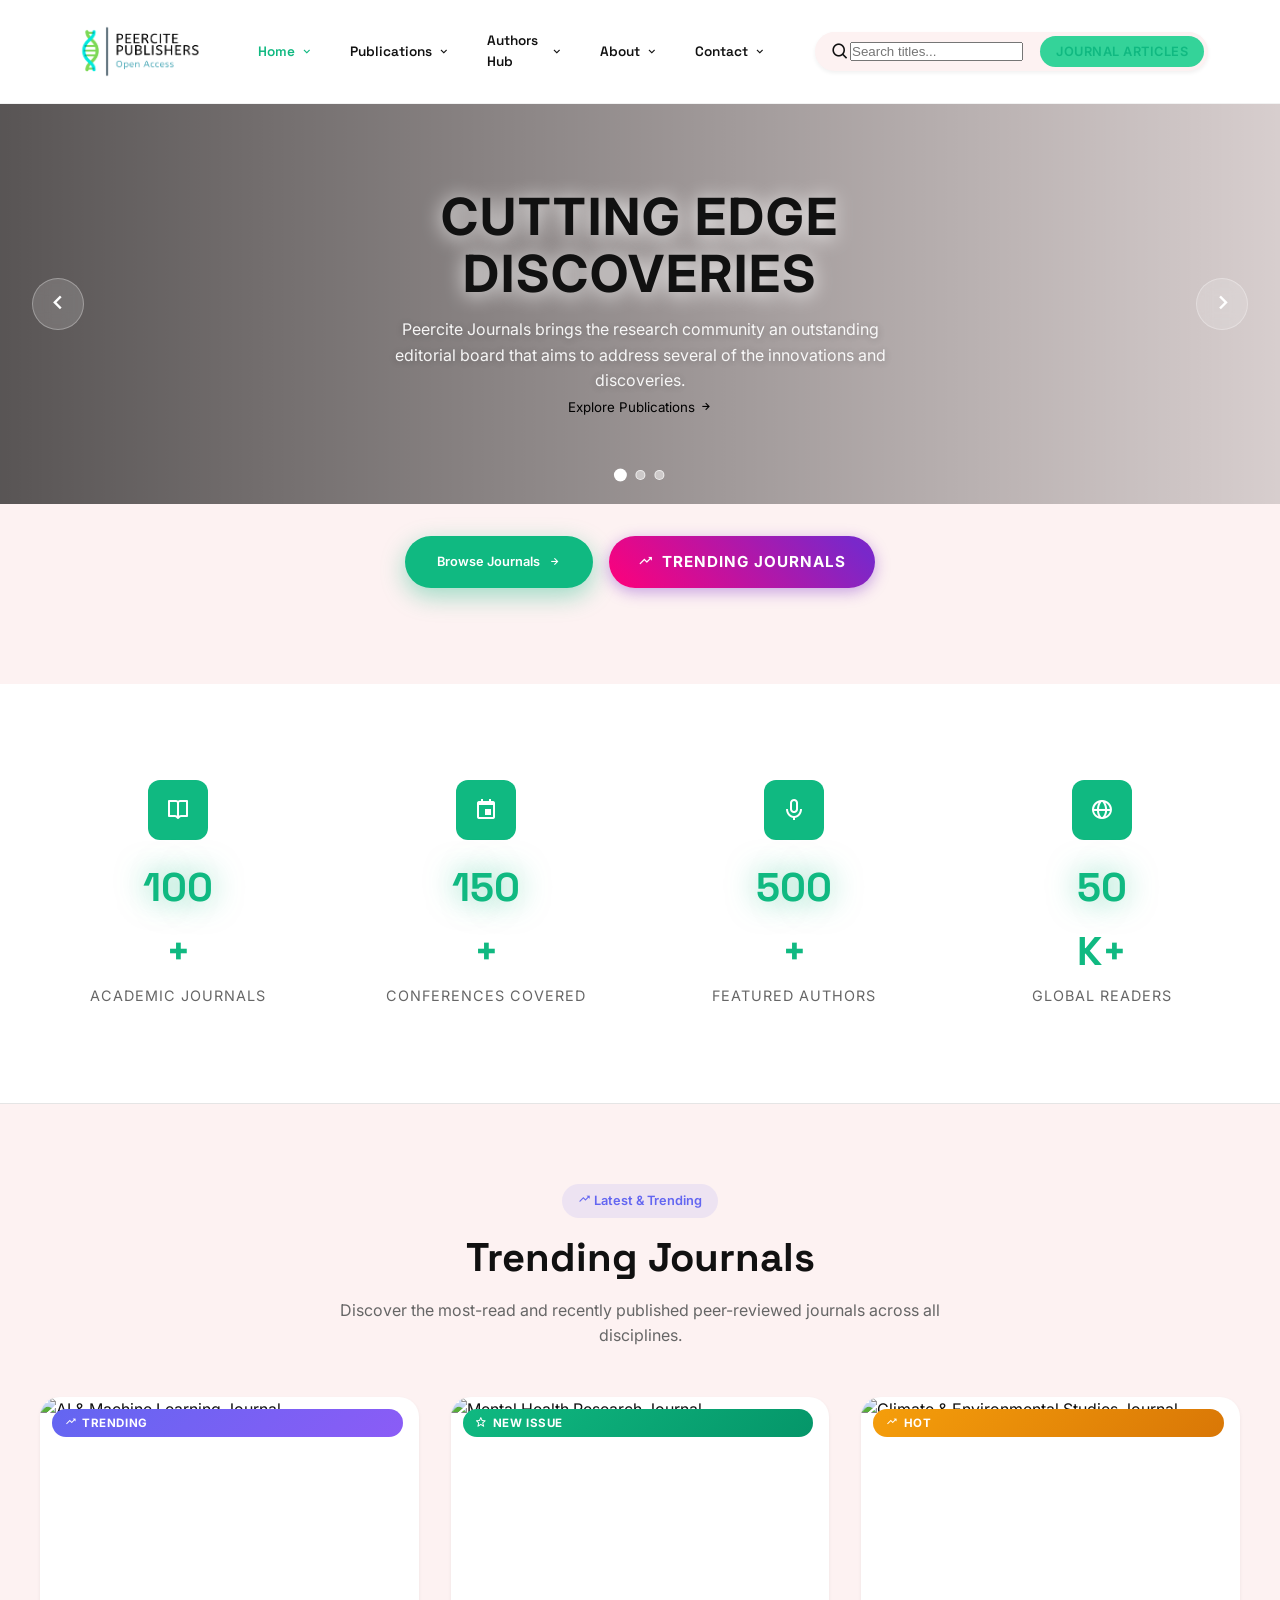
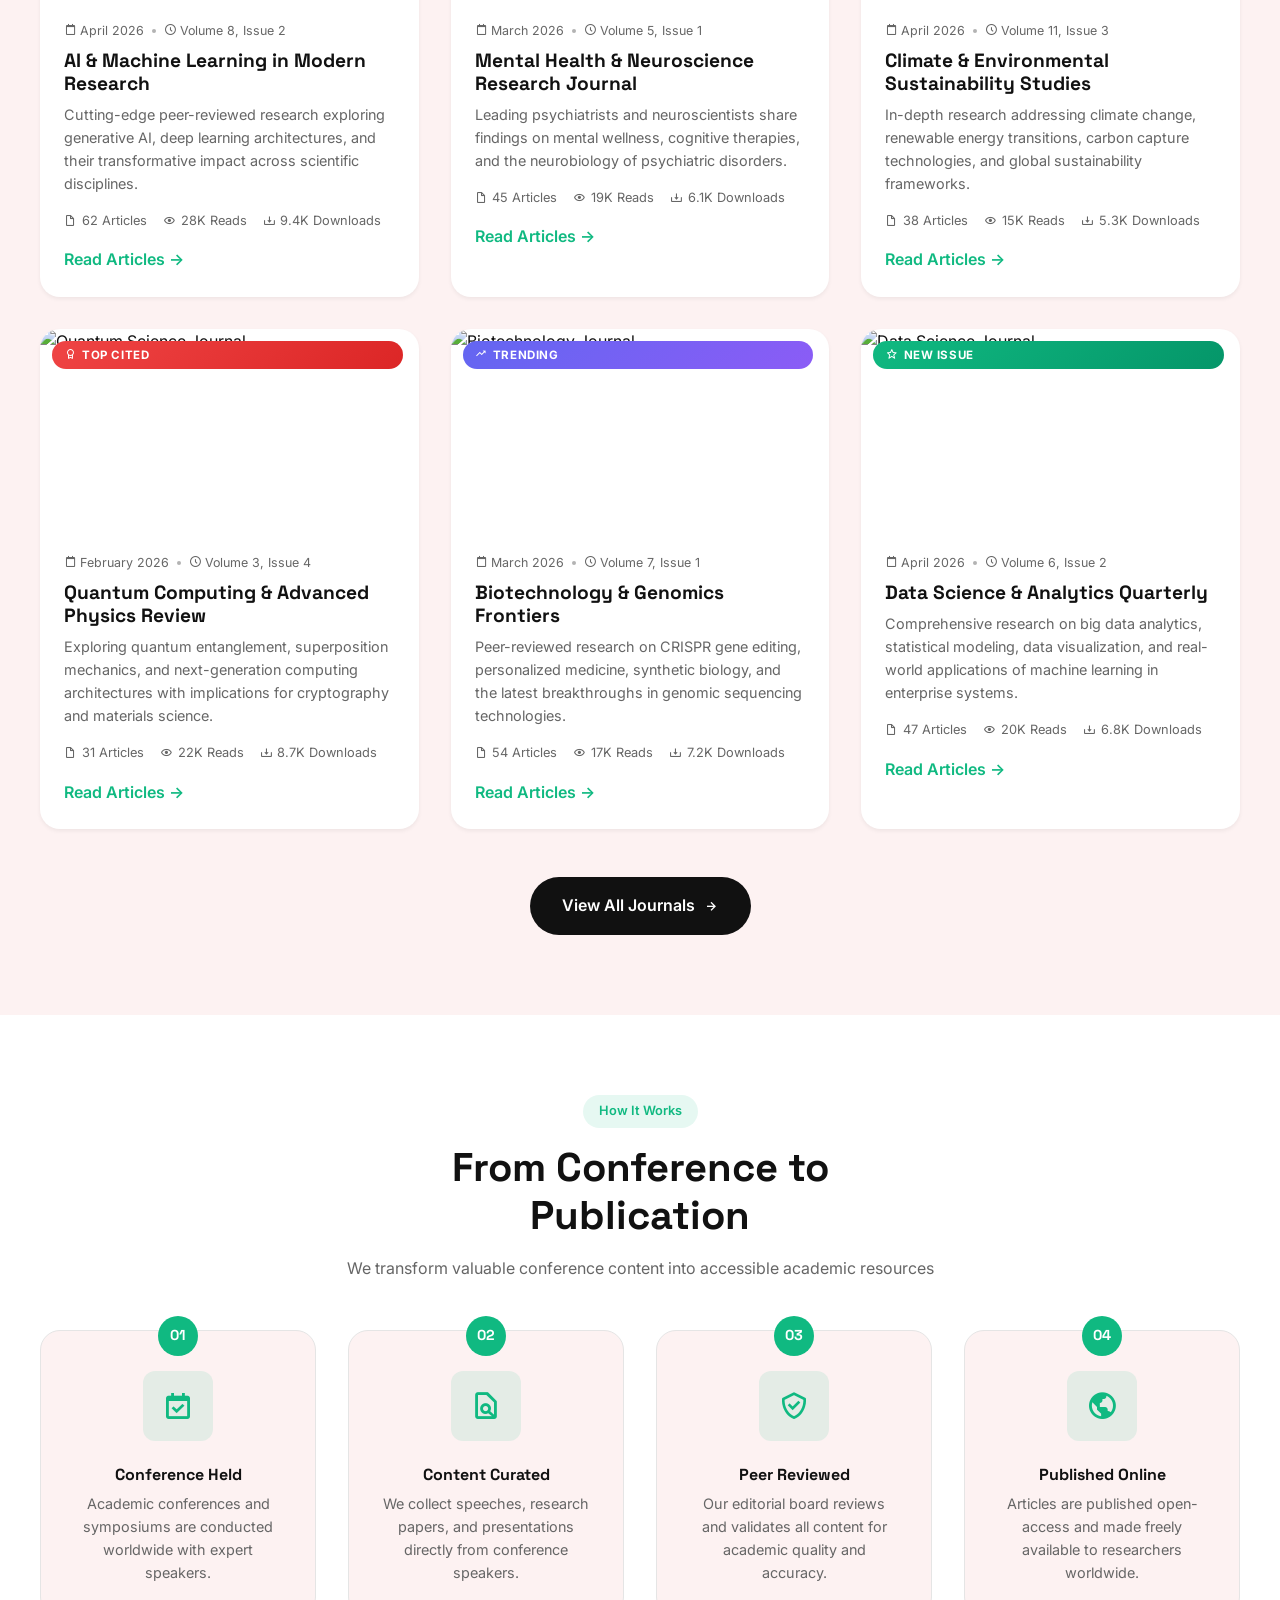
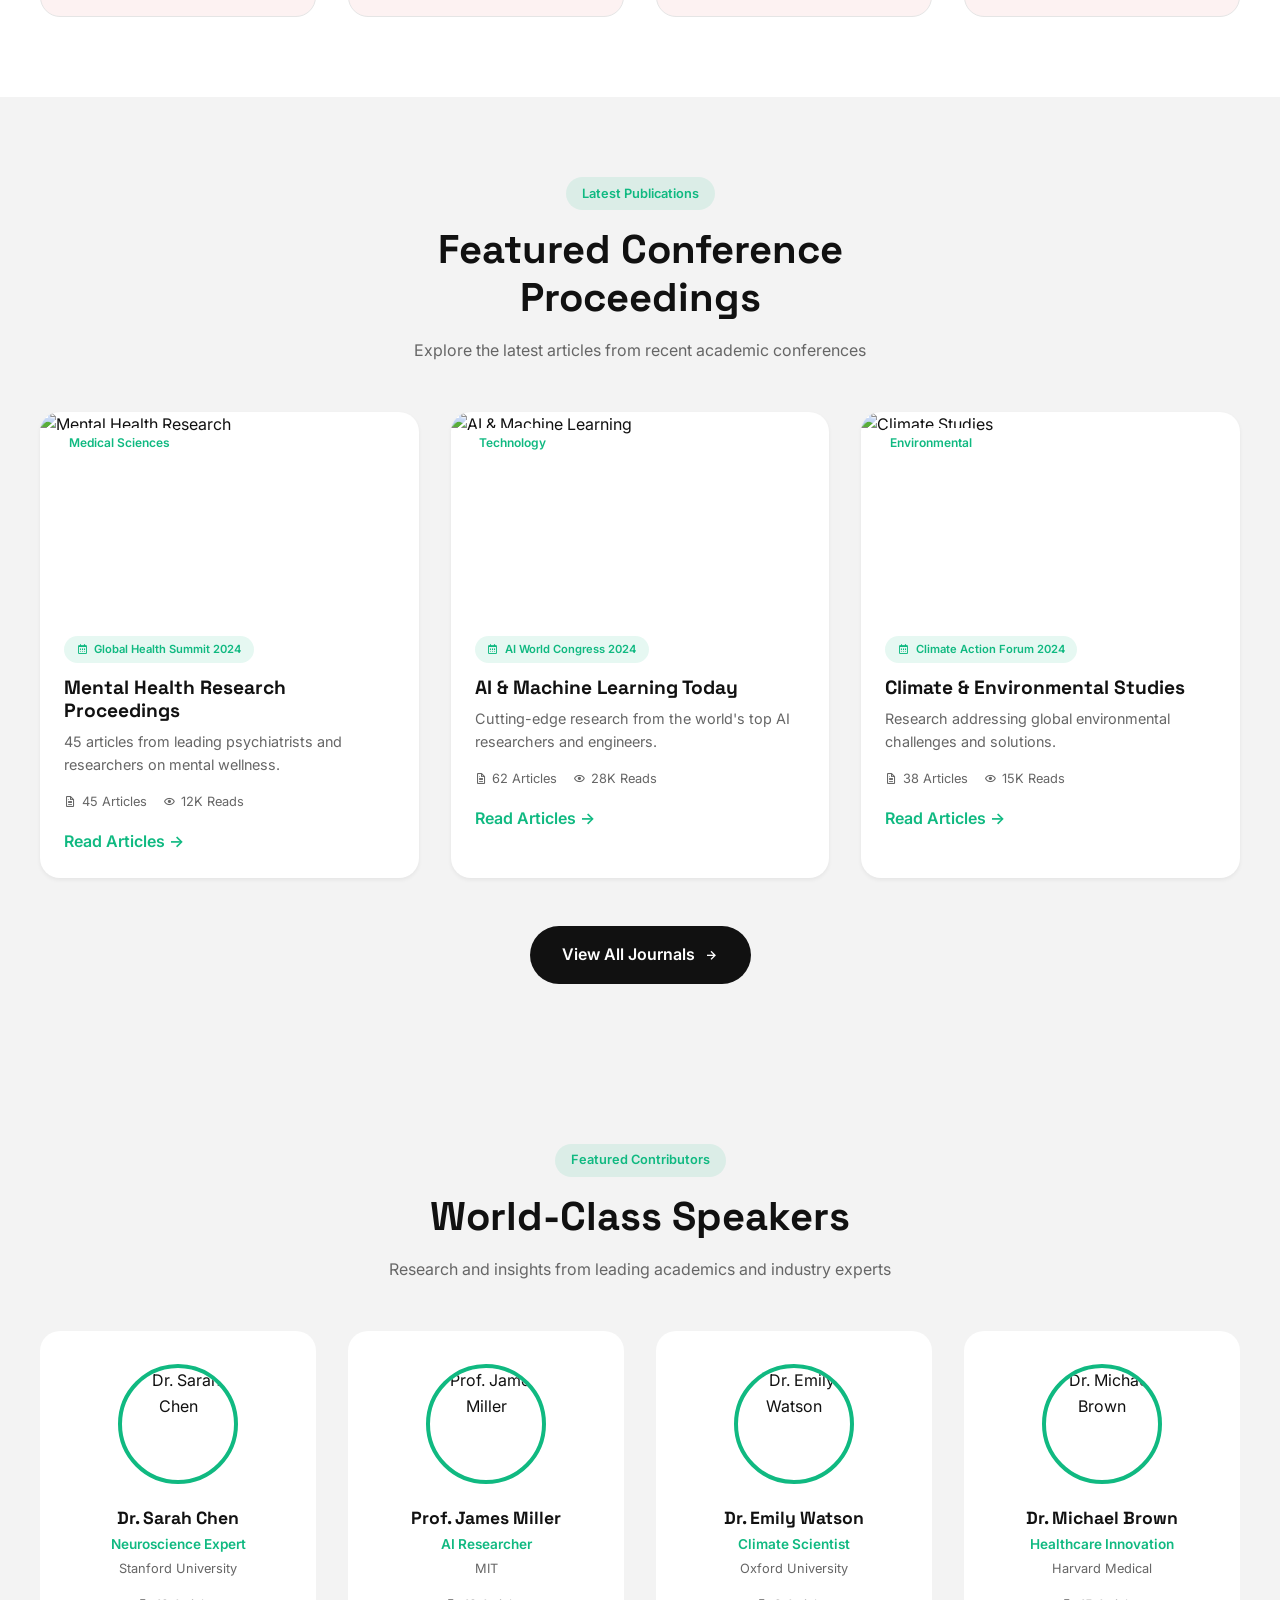
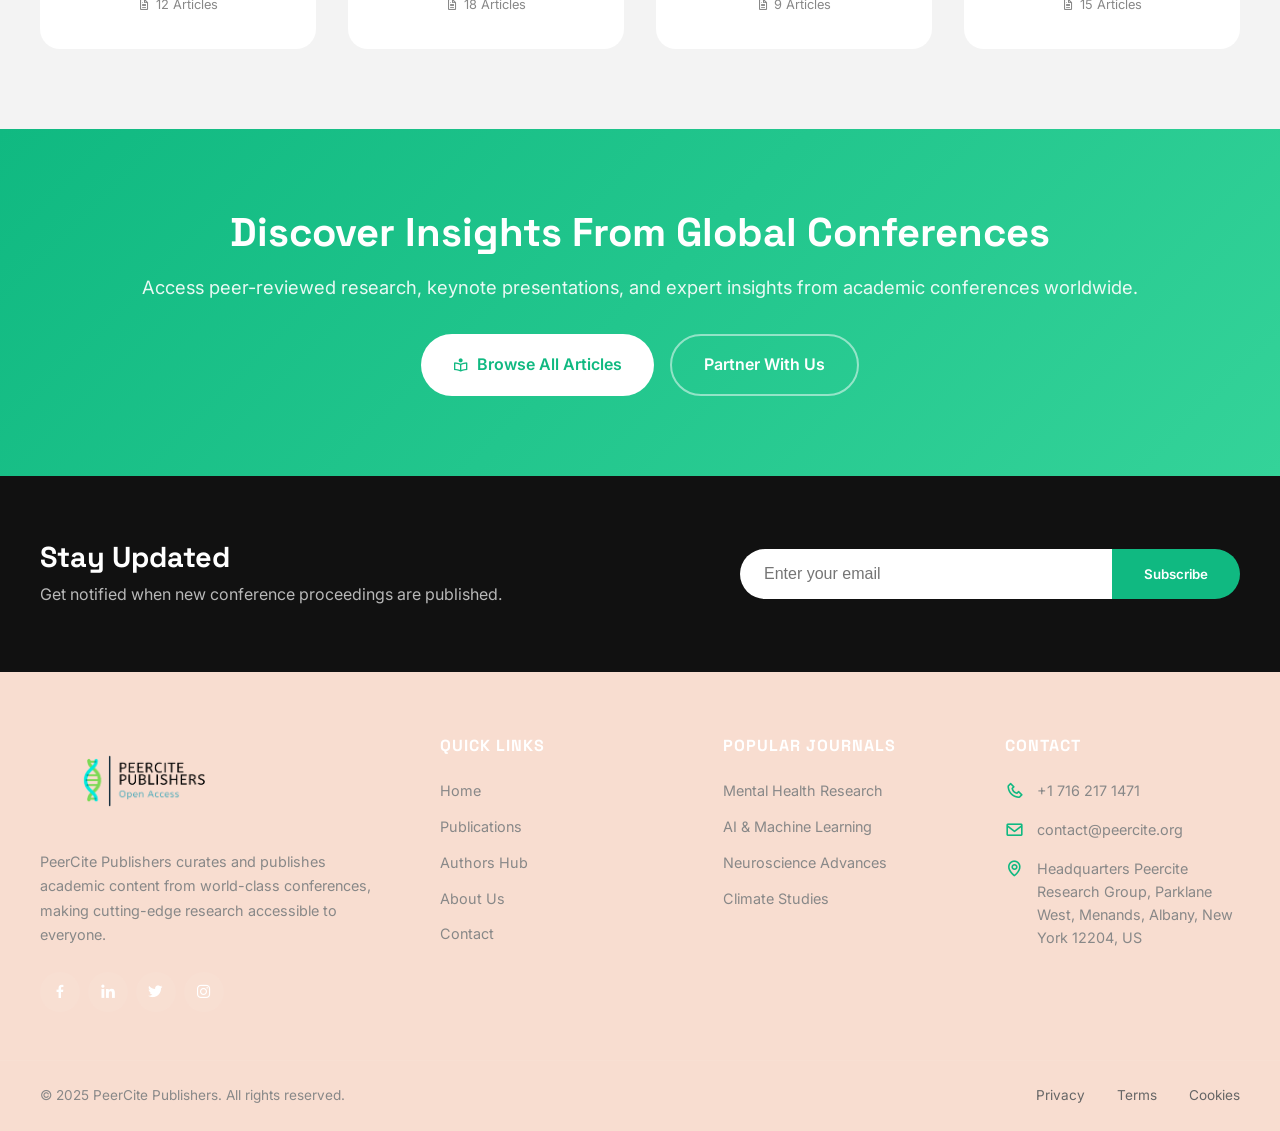
==== index.html @ d7b2512c "first commit" ====
<!DOCTYPE html>
<html lang="en">

<head>
    <meta charset="UTF-8">
    <meta name="viewport" content="width=device-width, initial-scale=1.0">
    <title>PeerCite Publishers | Conference Proceedings & Academic Journals</title>
    <meta name="description"
        content="PeerCite Publishers - Premier platform for conference proceedings and academic journals from world-class speakers and researchers.">
    <link rel="preconnect" href="https://fonts.googleapis.com">
    <link rel="preconnect" href="https://fonts.gstatic.com" crossorigin>
    <link
        href="https://fonts.googleapis.com/css2?family=Space+Grotesk:wght@300;400;500;600;700;800&family=Inter:wght@300;400;500;600;700;800&display=swap"
        rel="stylesheet">
    <link href="https://unpkg.com/boxicons@2.1.4/css/boxicons.min.css" rel="stylesheet">
    <link rel="stylesheet" href="style.css">
</head>

<body>

    <!-- 3D GLOBE PRELOADER -->
    <div class="preloader" id="preloader">
        <div class="preloader-scene">

            <!-- Floating Particles Background -->
            <div class="particles-bg">
                <div class="particle"></div>
                <div class="particle"></div>
                <div class="particle"></div>
                <div class="particle"></div>
                <div class="particle"></div>
                <div class="particle"></div>
                <div class="particle"></div>
                <div class="particle"></div>
                <div class="particle"></div>
                <div class="particle"></div>
            </div>

            <!-- 3D Globe -->
            <div class="globe-container">
                <div class="globe">
                    <!-- Latitude/Longitude Lines -->
                    <div class="globe-lines">
                        <div class="latitude-line line-1"></div>
                        <div class="latitude-line line-2"></div>
                        <div class="latitude-line line-3"></div>
                        <div class="longitude-line line-1"></div>
                        <div class="longitude-line line-2"></div>
                        <div class="longitude-line line-3"></div>
                        <div class="longitude-line line-4"></div>
                    </div>

                    <!-- Continents/Regions -->
                    <div class="continents">
                        <div class="continent europe" data-region="Europe">
                            <div class="region-dot"></div>
                            <div class="region-pulse"></div>
                        </div>
                        <div class="continent asia" data-region="Asia">
                            <div class="region-dot"></div>
                            <div class="region-pulse"></div>
                        </div>
                        <div class="continent americas" data-region="Americas">
                            <div class="region-dot"></div>
                            <div class="region-pulse"></div>
                        </div>
                        <div class="continent africa" data-region="Africa">
                            <div class="region-dot"></div>
                            <div class="region-pulse"></div>
                        </div>
                    </div>

                    <!-- Globe Glow Effect -->
                    <div class="globe-glow"></div>
                    <div class="globe-atmosphere"></div>
                </div>

                <!-- Orbiting Rings -->
                <div class="orbit-ring ring-1"></div>
                <div class="orbit-ring ring-2"></div>
                <div class="orbit-ring ring-3"></div>
            </div>

            <!-- Brand -->
            <div class="preloader-brand">
                <div class="brand-logo">
                    <img src="assets/images/Peercite Logo..png" alt="PeerCite Logo" class="logo-img">
                </div>
                <h2 class="brand-title">peer<span class="brand-highlight">cite</span></h2>
                <p class="brand-tagline">Connecting Global Academic Knowledge</p>
                <div class="loading-dots">
                    <span class="dot"></span>
                    <span class="dot"></span>
                    <span class="dot"></span>
                </div>
            </div>

            <!-- Floating Icons -->
            <div class="floating-icons">
                <div class="float-icon icon-1"><i class='bx bx-book-open'></i></div>
                <div class="float-icon icon-2"><i class='bx bx-brain'></i></div>
                <div class="float-icon icon-3"><i class='bx bx-test-tube'></i></div>
                <div class="float-icon icon-4"><i class='bx bx-atom'></i></div>
            </div>

        </div>
    </div>

    <!-- HEADER -->
    <header class="main-header" id="main-header">
        <div class="container">
            <a href="index.html" class="header-logo">
                <img src="assets/images/Peercite Logo..png" alt="PeerCite Logo" class="logo-img">
                <div class="logo-text-wrapper">
                </div>
            </a>

            <nav class="desktop-nav">
                <div class="nav-dropdown">
                    <a href="index.html" class="nav-link active">
                        <span>Home</span>
                        <i class='bx bx-chevron-down'></i>
                    </a>
                </div>

                <div class="nav-dropdown mega-dropdown">
                    <a href="publications.html" class="nav-link">
                        <span>Publications</span>
                        <!-- <span class="nav-badge"></span> -->
                        <i class='bx bx-chevron-down'></i>
                    </a>
                    <div class="dropdown-menu mega-menu">
                        <div class="mega-menu-inner">
                            <div class="mega-col">
                                <h5 class="mega-title"><i class='bx bx-heart-circle'></i> Medical Sciences</h5>
                                <ul class="mega-links">
                                    <li><a href="journal.html">Mental Health Research</a></li>
                                    <li><a href="journal.html">Neuroscience Advances</a></li>
                                    <li><a href="journal.html">Clinical Medicine Today</a></li>
                                    <li><a href="journal.html">Surgery & Innovation</a></li>
                                </ul>
                            </div>
                            <div class="mega-col">
                                <h5 class="mega-title"><i class='bx bx-chip'></i> Technology</h5>
                                <ul class="mega-links">
                                    <li><a href="journal.html">AI & Machine Learning</a></li>
                                    <li><a href="journal.html">Cybersecurity Review</a></li>
                                    <li><a href="journal.html">Data Science Quarterly</a></li>
                                    <li><a href="journal.html">Robotics & Automation</a></li>
                                </ul>
                            </div>
                            <div class="mega-col">
                                <h5 class="mega-title"><i class='bx bx-leaf'></i> Environmental</h5>
                                <ul class="mega-links">
                                    <li><a href="journal.html">Climate Studies</a></li>
                                    <li><a href="journal.html">Sustainability Research</a></li>
                                    <li><a href="journal.html">Marine Biology</a></li>
                                    <li><a href="journal.html">Ecology & Conservation</a></li>
                                </ul>
                            </div>
                            <div class="mega-col mega-featured">
                                <div class="mega-featured-card">
                                    <span class="featured-badge">Latest Issue</span>
                                    <h4>AI in Healthcare 2024</h4>
                                    <p>Conference proceedings from the Global Health Tech Summit.</p>
                                    <div class="featured-stats">
                                        <div class="stat"><strong>45</strong><span>Articles</span></div>
                                        <div class="stat"><strong>12K</strong><span>Reads</span></div>
                                    </div>
                                    <a href="journal.html" class="mega-featured-btn">Read Now →</a>
                                </div>
                            </div>
                        </div>
                        <div class="mega-footer">
                            <a href="publications.html" class="mega-footer-link">View All Publications <i
                                    class='bx bx-right-arrow-alt'></i></a>
                        </div>
                    </div>
                </div>

                <div class="nav-dropdown">
                    <a href="authors.html" class="nav-link">
                        <span>Authors Hub</span>
                        <i class='bx bx-chevron-down'></i>
                    </a>
                </div>

                <div class="nav-dropdown">
                    <a href="about.html" class="nav-link">
                        <span>About</span>
                        <i class='bx bx-chevron-down'></i>
                    </a>
                    <div class="dropdown-menu">
                        <a href="about.html" class="dropdown-item">
                            <div class="dropdown-icon"><i class='bx bx-building-house'></i></div>
                            <div class="dropdown-content">
                                <span class="dropdown-title">Our Story</span>
                                <span class="dropdown-desc">Mission & vision</span>
                            </div>
                        </a>
                        <a href="about.html#team" class="dropdown-item">
                            <div class="dropdown-icon"><i class='bx bx-group'></i></div>
                            <div class="dropdown-content">
                                <span class="dropdown-title">Editorial Board</span>
                                <span class="dropdown-desc">Meet our experts</span>
                            </div>
                        </a>
                        <a href="about.html#partners" class="dropdown-item">
                            <div class="dropdown-icon"><i class='bx bx-handshake'></i></div>
                            <div class="dropdown-content">
                                <span class="dropdown-title">Partners</span>
                                <span class="dropdown-desc">Conference organizers</span>
                            </div>
                        </a>
                    </div>
                </div>

                <div class="nav-dropdown">
                    <a href="contact.html" class="nav-link">
                        <span>Contact</span>
                        <i class='bx bx-chevron-down'></i>
                    </a>
                    <div class="dropdown-menu">
                        <a href="contact.html" class="dropdown-item">
                            <div class="dropdown-icon"><i class='bx bx-envelope'></i></div>
                            <div class="dropdown-content">
                                <span class="dropdown-title">Get In Touch</span>
                                <span class="dropdown-desc">Send us a message</span>
                            </div>
                        </a>
                        <a href="contact.html#faq" class="dropdown-item">
                            <div class="dropdown-icon"><i class='bx bx-help-circle'></i></div>
                            <div class="dropdown-content">
                                <span class="dropdown-title">FAQs</span>
                                <span class="dropdown-desc">Common questions</span>
                            </div>
                        </a>
                        <a href="contact.html#partner" class="dropdown-item">
                            <div class="dropdown-icon"><i class='bx bx-link'></i></div>
                            <div class="dropdown-content">
                                <span class="dropdown-title">Partner With Us</span>
                                <span class="dropdown-desc">For conference organizers</span>
                            </div>
                        </a>
                    </div>
                </div>
            </nav>

            <!-- NEW INTEGRATED SEARCH BAR (goes in the header) -->
            <div class="nav-controls">
                <div class="search-autocomplete-wrapper">
                    <div class="integrated-access-bar">
                        <div class="search-section">
                            <i class='bx bx-search search-icon-ui'></i>
                            <input type="text" id="journal-search" placeholder="Search titles..."
                                aria-label="Search journal titles" autocomplete="off">
                        </div>
                        <div class="access-divider"></div>
                        <button class="nav-btn journal-articles-btn" id="header-access-btn">JOURNAL ARTICLES</button>
                    </div>
                    <div class="search-dropdown" id="search-dropdown"></div>
                </div>
            </div>
        </div>
    </header>

    <!-- MOBILE MENU -->
    <!-- <div class="mobile-overlay" id="mobile-overlay"></div>
    <div class="mobile-menu" id="mobile-menu">
        <div class="mobile-menu-header">
            <div class="mobile-logo"><span class="logo-mark">P</span><span>PeerCite</span></div>
            <button class="mobile-close" id="mobile-close"><i class='bx bx-x'></i></button>
        </div>
        <div class="mobile-search">
            <i class='bx bx-search'></i>
            <input type="search" placeholder="Search articles...">
        </div>
        <nav class="mobile-nav">
            <div class="mobile-dropdown">
                <button class="mobile-nav-link">
                    <i class='bx bx-home'></i><span>Home</span>
                    <i class='bx bx-chevron-down chevron'></i>
                </button>
                <div class="mobile-dropdown-content">
                    <a href="index.html">Homepage</a>
                    <a href="#featured">Featured Journals</a>
                    <a href="#stats">Our Impact</a>
                </div>
            </div>
            <div class="mobile-dropdown">
                <button class="mobile-nav-link">
                    <i class='bx bx-book-open'></i><span>Publications</span>
                    <span class="mobile-badge">24+</span>
                    <i class='bx bx-chevron-down chevron'></i>
                </button>
                <div class="mobile-dropdown-content">
                    <a href="journal.html">Medical Sciences</a>
                    <a href="journal.html">Technology</a>
                    <a href="journal.html">Environmental</a>
                    <a href="publications.html" class="view-all">View All →</a>
                </div>
            </div>
            <div class="mobile-dropdown">
                <button class="mobile-nav-link">
                    <i class='bx bx-feather'></i><span>Authors Hub</span>
                    <i class='bx bx-chevron-down chevron'></i>
                </button>
                <div class="mobile-dropdown-content">
                    <a href="authors.html">Submit Manuscript</a>
                    <a href="authors.html#guidelines">Author Guidelines</a>
                    <a href="authors.html#review">Peer Review Process</a>
                </div>
            </div>
            <div class="mobile-dropdown">
                <button class="mobile-nav-link">
                    <i class='bx bx-info-circle'></i><span>About</span>
                    <i class='bx bx-chevron-down chevron'></i>
                </button>
                <div class="mobile-dropdown-content">
                    <a href="about.html">Our Story</a>
                    <a href="about.html#team">Editorial Board</a>
                </div>
            </div>
            <div class="mobile-dropdown">
                <button class="mobile-nav-link">
                    <i class='bx bx-envelope'></i><span>Contact</span>
                    <i class='bx bx-chevron-down chevron'></i>
                </button>
                <div class="mobile-dropdown-content">
                    <a href="contact.html">Get In Touch</a>
                    <a href="contact.html#faq">FAQs</a>
                    <a href="contact.html#partner">Partner With Us</a>
                </div>
            </div>
        </nav>
        <div class="mobile-menu-cta">
            <a href="publications.html" class="btn-mobile-cta">
                <i class='bx bx-book-reader'></i> Read Articles
            </a>
        </div>
        <div class="mobile-menu-footer">
            <div class="mobile-contact">
                <a href="tel:+17162171471"><i class='bx bx-phone'></i> +1 716 217 1471</a>
                <a href="mailto:contact@peercite.org"><i class='bx bx-envelope'></i> contact@peercite.org</a>
            </div>
            <div class="mobile-socials">
                <a href="#"><i class='bx bxl-facebook'></i></a>
                <a href="#"><i class='bx bxl-linkedin'></i></a>
                <a href="#"><i class='bx bxl-twitter'></i></a>
                <a href="#"><i class='bx bxl-instagram'></i></a>
            </div>
        </div>
    </div>-->

    <!-- SEARCH OVERLAY -->
    <!--<div class="search-overlay" id="search-overlay">
        <div class="search-overlay-inner">
            <button class="search-close" id="search-close"><i class='bx bx-x'></i></button>
            <h2>Search Articles & Journals</h2>
            <div class="search-form">
                <i class='bx bx-search'></i>
                <input type="search" id="search-input"
                    placeholder="Search conference proceedings, articles, speakers...">
                <kbd>ESC</kbd>
            </div>
            <div class="search-suggestions">
                <p>Popular Searches:</p>
                <div class="suggestion-tags">
                    <a href="#" class="suggestion-tag">AI Conference 2024</a>
                    <a href="#" class="suggestion-tag">Mental Health Summit</a>
                    <a href="#" class="suggestion-tag">Climate Research</a>
                    <a href="#" class="suggestion-tag">Neuroscience Forum</a>
                </div>
            </div>
        </div>
    </div> -->

    <!-- ==================== HOME PAGE ==================== -->
    <div id="page-home">

        <!-- Hero Slider -->
        <section class="hero-slider" id="hero-slider">
            <div class="hero-slides-wrapper" id="hero-slides-wrapper">
                <div class="hero-slide" style="background-image: url('https://picsum.photos/seed/lab1/1600/700');">
                    <div class="hero-content">
                        <h2>CUTTING EDGE<br>DISCOVERIES</h2>
                        <p>Peercite Journals brings the research community an outstanding editorial board that aims to
                            address several of the innovations and discoveries.</p>
                        <button class="hero-cta-btn" id="hero-explore-btn">Explore Publications <i
                                class='bx bx-right-arrow-alt'></i></button>
                    </div>
                </div>
                <div class="hero-slide" style="background-image: url('https://picsum.photos/seed/science2/1600/700');">
                    <div class="hero-content">
                        <h2>PIONEERING<br>RESEARCH</h2>
                        <p>Explore peer-reviewed publications spanning Medical Sciences, Technology, Environmental
                            Studies and many more fields of discovery.</p>
                        <button class="hero-cta-btn" id="hero-explore-btn2">Explore Publications <i
                                class='bx bx-right-arrow-alt'></i></button>
                    </div>
                </div>
                <div class="hero-slide" style="background-image: url('https://picsum.photos/seed/medical3/1600/700');">
                    <div class="hero-content">
                        <h2>ADVANCING<br>KNOWLEDGE</h2>
                        <p>Join thousands of researchers and academics who trust PeerCite Publishers for the latest in
                            scholarly, peer-reviewed publications.</p>
                        <button class="hero-cta-btn" id="hero-explore-btn3">Explore Publications <i
                                class='bx bx-right-arrow-alt'></i></button>
                    </div>
                </div>
            </div>
            <button class="hero-arrow hero-prev" id="hero-prev"><i class='bx bx-chevron-left'></i></button>
            <button class="hero-arrow hero-next" id="hero-next"><i class='bx bx-chevron-right'></i></button>
            <div class="hero-dots" id="hero-dots">
                <span class="hero-dot active"></span>
                <span class="hero-dot"></span>
                <span class="hero-dot"></span>
            </div>
        </section>
        <section style="margin-top: 2rem;">
            <div class="hero-buttons">
                <a href="publications.html" class="btn-hero-primary">
                    <span>Browse Journals</span>
                    <i class='bx bx-right-arrow-alt'></i>
                </a>
                <a href="#trending-journals" class="btn-radiant" style="margin-left: 0;">
                    <i class='bx bx-trending-up bx-fade-up'></i>
                    <span>Trending Journals</span>
                </a>
            </div>
        </section>
        <!-- STATS -->
        <section class="stats-section" id="stats">
            <div class="container">
                <div class="stats-grid">
                    <div class="stat-card">
                        <span class="stat-icon"><i class='bx bx-book-open'></i></span>
                        <span class="stat-number" data-count="100">0</span><span class="stat-suffix">+</span>
                        <span class="stat-label">Academic Journals</span>
                    </div>
                    <div class="stat-card">
                        <span class="stat-icon"><i class='bx bx-calendar-event'></i></span>
                        <span class="stat-number" data-count="150">0</span><span class="stat-suffix">+</span>
                        <span class="stat-label">Conferences Covered</span>
                    </div>
                    <div class="stat-card">
                        <span class="stat-icon"><i class='bx bx-microphone'></i></span>
                        <span class="stat-number" data-count="500">0</span><span class="stat-suffix">+</span>
                        <span class="stat-label">Featured Authors</span>
                    </div>
                    <div class="stat-card">
                        <span class="stat-icon"><i class='bx bx-globe'></i></span>
                        <span class="stat-number" data-count="50">0</span><span class="stat-suffix">K+</span>
                        <span class="stat-label">Global Readers</span>
                    </div>
                </div>
            </div>
        </section>

        <!-- ======================================================== -->
        <!-- LATEST & TRENDING JOURNALS (REPLACES CONFERENCES SECTION) -->
        <!-- ======================================================== -->
        <section class="featured-section" id="trending-journals"
            style="background-color: var(--gray-50); padding: 5rem 0;">
            <div class="container">

                <!-- Section Header -->
                <div class="section-header text-center">
                    <span class="section-tag" style="background: rgba(99,102,241,0.1); color: #6366f1;">
                        <i class='bx bx-trending-up'></i> Latest & Trending
                    </span>
                    <h2>Trending Journals</h2>
                    <p>Discover the most-read and recently published peer-reviewed journals across all disciplines.</p>
                </div>

                <!-- Filter Pills -->
                <!-- <div style="display:flex; flex-wrap:wrap; gap:0.75rem; justify-content:center; margin-bottom:2.5rem;">
                <button class="suggestion-tag"
                    style="background:var(--primary); color:#fff; border:none; cursor:pointer; padding:0.5rem 1.25rem; border-radius:50px; font-size:0.875rem; font-weight:600;">
                    All
                </button>
                <button class="suggestion-tag"
                    style="border:none; cursor:pointer; padding:0.5rem 1.25rem; border-radius:50px; font-size:0.875rem; background:var(--white); color:var(--gray-700); font-weight:500; box-shadow:0 1px 4px rgba(0,0,0,0.08);">
                    Medical Sciences
                </button>
                <button class="suggestion-tag"
                    style="border:none; cursor:pointer; padding:0.5rem 1.25rem; border-radius:50px; font-size:0.875rem; background:var(--white); color:var(--gray-700); font-weight:500; box-shadow:0 1px 4px rgba(0,0,0,0.08);">
                    Technology
                </button>
                <button class="suggestion-tag"
                    style="border:none; cursor:pointer; padding:0.5rem 1.25rem; border-radius:50px; font-size:0.875rem; background:var(--white); color:var(--gray-700); font-weight:500; box-shadow:0 1px 4px rgba(0,0,0,0.08);">
                    Environmental
                </button>
                <button class="suggestion-tag"
                    style="border:none; cursor:pointer; padding:0.5rem 1.25rem; border-radius:50px; font-size:0.875rem; background:var(--white); color:var(--gray-700); font-weight:500; box-shadow:0 1px 4px rgba(0,0,0,0.08);">
                    Engineering
                </button>
            </div> -->

                <!-- Trending Journal Cards Grid -->
                <div class="journals-grid">

                    <!-- Card 1 -->
                    <article class="journal-card">
                        <div class="journal-image">
                            <img src="https://images.unsplash.com/photo-1677442136019-21780ecad995?w=600&h=400&fit=crop"
                                alt="AI & Machine Learning Journal" loading="lazy">
                            <span class="journal-category">Technology</span>
                            <!-- Trending Badge -->
                            <span class="conf-badge"
                                style="position:absolute; top:0.75rem; left:0.75rem; background:linear-gradient(135deg,#6366f1,#8b5cf6); color:#fff; padding:0.3rem 0.8rem; border-radius:50px; font-size:0.72rem; font-weight:700; letter-spacing:0.05em; display:flex; align-items:center; gap:0.3rem;">
                                <i class='bx bx-trending-up'></i> TRENDING
                            </span>
                        </div>
                        <div class="journal-content">
                            <div style="display:flex; align-items:center; gap:0.5rem; margin-bottom:0.5rem;">
                                <span style="font-size:0.78rem; color:var(--gray-500);">
                                    <i class='bx bx-calendar-alt'></i> April 2026
                                </span>
                                <span
                                    style="width:4px; height:4px; border-radius:50%; background:var(--gray-300);"></span>
                                <span style="font-size:0.78rem; color:var(--gray-500);">
                                    <i class='bx bx-time-five'></i> Volume 8, Issue 2
                                </span>
                            </div>
                            <h3>AI & Machine Learning in Modern Research</h3>
                            <p>Cutting-edge peer-reviewed research exploring generative AI, deep learning architectures,
                                and their transformative impact across scientific disciplines.</p>
                            <div class="journal-meta">
                                <span><i class='bx bx-file-blank'></i> 62 Articles</span>
                                <span><i class='bx bx-show'></i> 28K Reads</span>
                                <span><i class='bx bx-download'></i> 9.4K Downloads</span>
                            </div>
                            <a href="journal.html" class="journal-link">Read Articles →</a>
                        </div>
                    </article>

                    <!-- Card 2 -->
                    <article class="journal-card">
                        <div class="journal-image">
                            <img src="https://images.unsplash.com/photo-1559757175-5700dde675bc?w=600&h=400&fit=crop"
                                alt="Mental Health Research Journal" loading="lazy">
                            <span class="journal-category">Medical Sciences</span>
                            <span class="conf-badge"
                                style="position:absolute; top:0.75rem; left:0.75rem; background:linear-gradient(135deg,#10b981,#059669); color:#fff; padding:0.3rem 0.8rem; border-radius:50px; font-size:0.72rem; font-weight:700; letter-spacing:0.05em; display:flex; align-items:center; gap:0.3rem;">
                                <i class='bx bx-star'></i> NEW ISSUE
                            </span>
                        </div>
                        <div class="journal-content">
                            <div style="display:flex; align-items:center; gap:0.5rem; margin-bottom:0.5rem;">
                                <span style="font-size:0.78rem; color:var(--gray-500);">
                                    <i class='bx bx-calendar-alt'></i> March 2026
                                </span>
                                <span
                                    style="width:4px; height:4px; border-radius:50%; background:var(--gray-300);"></span>
                                <span style="font-size:0.78rem; color:var(--gray-500);">
                                    <i class='bx bx-time-five'></i> Volume 5, Issue 1
                                </span>
                            </div>
                            <h3>Mental Health & Neuroscience Research Journal</h3>
                            <p>Leading psychiatrists and neuroscientists share findings on mental wellness, cognitive
                                therapies, and the neurobiology of psychiatric disorders.</p>
                            <div class="journal-meta">
                                <span><i class='bx bx-file-blank'></i> 45 Articles</span>
                                <span><i class='bx bx-show'></i> 19K Reads</span>
                                <span><i class='bx bx-download'></i> 6.1K Downloads</span>
                            </div>
                            <a href="journal.html" class="journal-link">Read Articles →</a>
                        </div>
                    </article>

                    <!-- Card 3 -->
                    <article class="journal-card">
                        <div class="journal-image">
                            <img src="https://images.unsplash.com/photo-1470071459604-3b5ec3a7fe05?w=600&h=400&fit=crop"
                                alt="Climate & Environmental Studies Journal" loading="lazy">
                            <span class="journal-category">Environmental</span>
                            <span class="conf-badge"
                                style="position:absolute; top:0.75rem; left:0.75rem; background:linear-gradient(135deg,#f59e0b,#d97706); color:#fff; padding:0.3rem 0.8rem; border-radius:50px; font-size:0.72rem; font-weight:700; letter-spacing:0.05em; display:flex; align-items:center; gap:0.3rem;">
                                <i class='bx bx-trending-up'></i> HOT
                            </span>
                        </div>
                        <div class="journal-content">
                            <div style="display:flex; align-items:center; gap:0.5rem; margin-bottom:0.5rem;">
                                <span style="font-size:0.78rem; color:var(--gray-500);">
                                    <i class='bx bx-calendar-alt'></i> April 2026
                                </span>
                                <span
                                    style="width:4px; height:4px; border-radius:50%; background:var(--gray-300);"></span>
                                <span style="font-size:0.78rem; color:var(--gray-500);">
                                    <i class='bx bx-time-five'></i> Volume 11, Issue 3
                                </span>
                            </div>
                            <h3>Climate & Environmental Sustainability Studies</h3>
                            <p>In-depth research addressing climate change, renewable energy transitions, carbon capture
                                technologies, and global sustainability frameworks.</p>
                            <div class="journal-meta">
                                <span><i class='bx bx-file-blank'></i> 38 Articles</span>
                                <span><i class='bx bx-show'></i> 15K Reads</span>
                                <span><i class='bx bx-download'></i> 5.3K Downloads</span>
                            </div>
                            <a href="journal.html" class="journal-link">Read Articles →</a>
                        </div>
                    </article>

                    <!-- Card 4 -->
                    <article class="journal-card">
                        <div class="journal-image">
                            <img src="https://images.unsplash.com/photo-1507413245164-6160d8298b31?w=600&h=400&fit=crop"
                                alt="Quantum Science Journal" loading="lazy">
                            <span class="journal-category">Physics & Engineering</span>
                            <span class="conf-badge"
                                style="position:absolute; top:0.75rem; left:0.75rem; background:linear-gradient(135deg,#ef4444,#dc2626); color:#fff; padding:0.3rem 0.8rem; border-radius:50px; font-size:0.72rem; font-weight:700; letter-spacing:0.05em; display:flex; align-items:center; gap:0.3rem;">
                                <i class='bx bx-award'></i> TOP CITED
                            </span>
                        </div>
                        <div class="journal-content">
                            <div style="display:flex; align-items:center; gap:0.5rem; margin-bottom:0.5rem;">
                                <span style="font-size:0.78rem; color:var(--gray-500);">
                                    <i class='bx bx-calendar-alt'></i> February 2026
                                </span>
                                <span
                                    style="width:4px; height:4px; border-radius:50%; background:var(--gray-300);"></span>
                                <span style="font-size:0.78rem; color:var(--gray-500);">
                                    <i class='bx bx-time-five'></i> Volume 3, Issue 4
                                </span>
                            </div>
                            <h3>Quantum Computing & Advanced Physics Review</h3>
                            <p>Exploring quantum entanglement, superposition mechanics, and next-generation computing
                                architectures with implications for cryptography and materials science.</p>
                            <div class="journal-meta">
                                <span><i class='bx bx-file-blank'></i> 31 Articles</span>
                                <span><i class='bx bx-show'></i> 22K Reads</span>
                                <span><i class='bx bx-download'></i> 8.7K Downloads</span>
                            </div>
                            <a href="journal.html" class="journal-link">Read Articles →</a>
                        </div>
                    </article>

                    <!-- Card 5 -->
                    <article class="journal-card">
                        <div class="journal-image">
                            <img src="https://images.unsplash.com/photo-1582719478250-c89cae4dc85b?w=600&h=400&fit=crop"
                                alt="Biotechnology Journal" loading="lazy">
                            <span class="journal-category">Biotechnology</span>
                            <span class="conf-badge"
                                style="position:absolute; top:0.75rem; left:0.75rem; background:linear-gradient(135deg,#6366f1,#8b5cf6); color:#fff; padding:0.3rem 0.8rem; border-radius:50px; font-size:0.72rem; font-weight:700; letter-spacing:0.05em; display:flex; align-items:center; gap:0.3rem;">
                                <i class='bx bx-trending-up'></i> TRENDING
                            </span>
                        </div>
                        <div class="journal-content">
                            <div style="display:flex; align-items:center; gap:0.5rem; margin-bottom:0.5rem;">
                                <span style="font-size:0.78rem; color:var(--gray-500);">
                                    <i class='bx bx-calendar-alt'></i> March 2026
                                </span>
                                <span
                                    style="width:4px; height:4px; border-radius:50%; background:var(--gray-300);"></span>
                                <span style="font-size:0.78rem; color:var(--gray-500);">
                                    <i class='bx bx-time-five'></i> Volume 7, Issue 1
                                </span>
                            </div>
                            <h3>Biotechnology & Genomics Frontiers</h3>
                            <p>Peer-reviewed research on CRISPR gene editing, personalized medicine, synthetic biology,
                                and the latest breakthroughs in genomic sequencing technologies.</p>
                            <div class="journal-meta">
                                <span><i class='bx bx-file-blank'></i> 54 Articles</span>
                                <span><i class='bx bx-show'></i> 17K Reads</span>
                                <span><i class='bx bx-download'></i> 7.2K Downloads</span>
                            </div>
                            <a href="journal.html" class="journal-link">Read Articles →</a>
                        </div>
                    </article>

                    <!-- Card 6 -->
                    <article class="journal-card">
                        <div class="journal-image">
                            <img src="https://images.unsplash.com/photo-1551288049-bebda4e38f71?w=600&h=400&fit=crop"
                                alt="Data Science Journal" loading="lazy">
                            <span class="journal-category">Data Science</span>
                            <span class="conf-badge"
                                style="position:absolute; top:0.75rem; left:0.75rem; background:linear-gradient(135deg,#10b981,#059669); color:#fff; padding:0.3rem 0.8rem; border-radius:50px; font-size:0.72rem; font-weight:700; letter-spacing:0.05em; display:flex; align-items:center; gap:0.3rem;">
                                <i class='bx bx-star'></i> NEW ISSUE
                            </span>
                        </div>
                        <div class="journal-content">
                            <div style="display:flex; align-items:center; gap:0.5rem; margin-bottom:0.5rem;">
                                <span style="font-size:0.78rem; color:var(--gray-500);">
                                    <i class='bx bx-calendar-alt'></i> April 2026
                                </span>
                                <span
                                    style="width:4px; height:4px; border-radius:50%; background:var(--gray-300);"></span>
                                <span style="font-size:0.78rem; color:var(--gray-500);">
                                    <i class='bx bx-time-five'></i> Volume 6, Issue 2
                                </span>
                            </div>
                            <h3>Data Science & Analytics Quarterly</h3>
                            <p>Comprehensive research on big data analytics, statistical modeling, data visualization,
                                and real-world applications of machine learning in enterprise systems.</p>
                            <div class="journal-meta">
                                <span><i class='bx bx-file-blank'></i> 47 Articles</span>
                                <span><i class='bx bx-show'></i> 20K Reads</span>
                                <span><i class='bx bx-download'></i> 6.8K Downloads</span>
                            </div>
                            <a href="journal.html" class="journal-link">Read Articles →</a>
                        </div>
                    </article>

                </div>

                <!-- View All CTA -->
                <div class="section-cta text-center" style="margin-top: 3rem; text-align: center;">
                    <a href="publications.html" class="btn-view-all">
                        View All Journals <i class='bx bx-right-arrow-alt'></i>
                    </a>
                </div>

            </div>
        </section>
        <!-- ======================================================== -->
        <!-- END LATEST & TRENDING JOURNALS SECTION                   -->
        <!-- ======================================================== -->

        <!-- HOW IT WORKS -->
        <section class="how-section">
            <div class="container">
                <div class="section-header">
                    <span class="section-tag">How It Works</span>
                    <h2>From Conference to Publication</h2>
                    <p>We transform valuable conference content into accessible academic resources</p>
                </div>
                <div class="how-grid">
                    <div class="how-card">
                        <div class="how-number">01</div>
                        <div class="how-icon"><i class='bx bx-calendar-check'></i></div>
                        <h4>Conference Held</h4>
                        <p>Academic conferences and symposiums are conducted worldwide with expert speakers.</p>
                    </div>
                    <div class="how-card">
                        <div class="how-number">02</div>
                        <div class="how-icon"><i class='bx bx-file-find'></i></div>
                        <h4>Content Curated</h4>
                        <p>We collect speeches, research papers, and presentations directly from conference speakers.
                        </p>
                    </div>
                    <div class="how-card">
                        <div class="how-number">03</div>
                        <div class="how-icon"><i class='bx bx-check-shield'></i></div>
                        <h4>Peer Reviewed</h4>
                        <p>Our editorial board reviews and validates all content for academic quality and accuracy.</p>
                    </div>
                    <div class="how-card">
                        <div class="how-number">04</div>
                        <div class="how-icon"><i class='bx bx-world'></i></div>
                        <h4>Published Online</h4>
                        <p>Articles are published open-access and made freely available to researchers worldwide.</p>
                    </div>
                </div>
            </div>
        </section>

        <!-- FEATURED JOURNALS -->
        <section class="featured-section" id="featured">
            <div class="container">
                <div class="section-header">
                    <span class="section-tag">Latest Publications</span>
                    <h2>Featured Conference Proceedings</h2>
                    <p>Explore the latest articles from recent academic conferences</p>
                </div>
                <div class="journals-grid">
                    <article class="journal-card">
                        <div class="journal-image">
                            <img src="https://images.unsplash.com/photo-1559757175-5700dde675bc?w=400&h=300&fit=crop"
                                alt="Mental Health Research" loading="lazy">
                            <span class="journal-category">Medical Sciences</span>
                        </div>
                        <div class="journal-content">
                            <span class="conference-badge"><i class='bx bx-calendar'></i> Global Health Summit
                                2024</span>
                            <h3>Mental Health Research Proceedings</h3>
                            <p>45 articles from leading psychiatrists and researchers on mental wellness.</p>
                            <div class="journal-meta">
                                <span><i class='bx bx-file'></i> 45 Articles</span>
                                <span><i class='bx bx-show'></i> 12K Reads</span>
                            </div>
                            <a href="journal.html" class="journal-link">Read Articles →</a>
                        </div>
                    </article>
                    <article class="journal-card">
                        <div class="journal-image">
                            <img src="https://images.unsplash.com/photo-1677442136019-21780ecad995?w=400&h=300&fit=crop"
                                alt="AI & Machine Learning" loading="lazy">
                            <span class="journal-category">Technology</span>
                        </div>
                        <div class="journal-content">
                            <span class="conference-badge"><i class='bx bx-calendar'></i> AI World Congress 2024</span>
                            <h3>AI & Machine Learning Today</h3>
                            <p>Cutting-edge research from the world's top AI researchers and engineers.</p>
                            <div class="journal-meta">
                                <span><i class='bx bx-file'></i> 62 Articles</span>
                                <span><i class='bx bx-show'></i> 28K Reads</span>
                            </div>
                            <a href="journal.html" class="journal-link">Read Articles →</a>
                        </div>
                    </article>
                    <article class="journal-card">
                        <div class="journal-image">
                            <img src="https://images.unsplash.com/photo-1470071459604-3b5ec3a7fe05?w=400&h=300&fit=crop"
                                alt="Climate Studies" loading="lazy">
                            <span class="journal-category">Environmental</span>
                        </div>
                        <div class="journal-content">
                            <span class="conference-badge"><i class='bx bx-calendar'></i> Climate Action Forum
                                2024</span>
                            <h3>Climate & Environmental Studies</h3>
                            <p>Research addressing global environmental challenges and solutions.</p>
                            <div class="journal-meta">
                                <span><i class='bx bx-file'></i> 38 Articles</span>
                                <span><i class='bx bx-show'></i> 15K Reads</span>
                            </div>
                            <a href="journal.html" class="journal-link">Read Articles →</a>
                        </div>
                    </article>
                </div>
                <div class="section-cta">
                    <a href="publications.html" class="btn-view-all">View All Journals <i
                            class='bx bx-right-arrow-alt'></i></a>
                </div>
            </div>
        </section>

        <!-- FEATURED SPEAKERS -->
        <section class="speakers-section">
            <div class="container">
                <div class="section-header">
                    <span class="section-tag">Featured Contributors</span>
                    <h2>World-Class Speakers</h2>
                    <p>Research and insights from leading academics and industry experts</p>
                </div>
                <div class="speakers-grid">
                    <div class="speaker-card">
                        <div class="speaker-image">
                            <img src="https://ui-avatars.com/api/?name=Dr+Sarah+Chen&background=10B981&color=fff&size=200"
                                alt="Dr. Sarah Chen" loading="lazy">
                        </div>
                        <div class="speaker-info">
                            <h4>Dr. Sarah Chen</h4>
                            <span class="speaker-role">Neuroscience Expert</span>
                            <span class="speaker-org">Stanford University</span>
                            <div class="speaker-stats">
                                <span><i class='bx bx-file'></i> 12 Articles</span>
                            </div>
                        </div>
                    </div>
                    <div class="speaker-card">
                        <div class="speaker-image">
                            <img src="https://ui-avatars.com/api/?name=Prof+James+Miller&background=3B82F6&color=fff&size=200"
                                alt="Prof. James Miller" loading="lazy">
                        </div>
                        <div class="speaker-info">
                            <h4>Prof. James Miller</h4>
                            <span class="speaker-role">AI Researcher</span>
                            <span class="speaker-org">MIT</span>
                            <div class="speaker-stats">
                                <span><i class='bx bx-file'></i> 18 Articles</span>
                            </div>
                        </div>
                    </div>
                    <div class="speaker-card">
                        <div class="speaker-image">
                            <img src="https://ui-avatars.com/api/?name=Dr+Emily+Watson&background=F59E0B&color=fff&size=200"
                                alt="Dr. Emily Watson" loading="lazy">
                        </div>
                        <div class="speaker-info">
                            <h4>Dr. Emily Watson</h4>
                            <span class="speaker-role">Climate Scientist</span>
                            <span class="speaker-org">Oxford University</span>
                            <div class="speaker-stats">
                                <span><i class='bx bx-file'></i> 9 Articles</span>
                            </div>
                        </div>
                    </div>
                    <div class="speaker-card">
                        <div class="speaker-image">
                            <img src="https://ui-avatars.com/api/?name=Dr+Michael+Brown&background=EF4444&color=fff&size=200"
                                alt="Dr. Michael Brown" loading="lazy">
                        </div>
                        <div class="speaker-info">
                            <h4>Dr. Michael Brown</h4>
                            <span class="speaker-role">Healthcare Innovation</span>
                            <span class="speaker-org">Harvard Medical</span>
                            <div class="speaker-stats">
                                <span><i class='bx bx-file'></i> 15 Articles</span>
                            </div>
                        </div>
                    </div>
                </div>
            </div>
        </section>

        <!-- CTA -->
        <section class="cta-section">
            <div class="container">
                <div class="cta-content">
                    <h2>Discover Insights From Global Conferences</h2>
                    <p>Access peer-reviewed research, keynote presentations, and expert insights from academic
                        conferences
                        worldwide.</p>
                    <div class="cta-buttons">
                        <a href="publications.html" class="btn-cta-primary">
                            <i class='bx bx-book-reader'></i> Browse All Articles
                        </a>
                        <a href="contact.html#partner" class="btn-cta-secondary">
                            Partner With Us
                        </a>
                    </div>
                </div>
            </div>
        </section>

        <!-- NEWSLETTER -->
        <section class="newsletter-section">
            <div class="container">
                <div class="newsletter-content">
                    <div class="newsletter-text">
                        <h3>Stay Updated</h3>
                        <p>Get notified when new conference proceedings are published.</p>
                    </div>
                    <form class="newsletter-form" id="newsletter-form">
                        <input type="email" placeholder="Enter your email" required>
                        <button type="submit">Subscribe</button>
                    </form>
                </div>
            </div>
        </section>

        <!-- FOOTER -->
        <footer class="site-footer">
            <div class="container">
                <div class="footer-main">
                    <div class="footer-brand">
                        <div class="footer-logo">
                            <img src="assets/images/Peercite Logo..png" alt="PeerCite Logo" class="logo-img">
                        </div>
                        <p class="footer-description">PeerCite Publishers curates and publishes academic content from
                            world-class conferences, making cutting-edge research accessible to everyone.</p>
                        <div class="footer-socials">
                            <a href="#" class="footer-social"><i class='bx bxl-facebook'></i></a>
                            <a href="https://www.linkedin.com/company/peercite/" class="footer-social"><i
                                    class='bx bxl-linkedin'></i></a>
                            <a href="#" class="footer-social"><i class='bx bxl-twitter'></i></a>
                            <a href="#" class="footer-social"><i class='bx bxl-instagram'></i></a>
                        </div>
                    </div>
                    <div class="footer-column">
                        <h4>Quick Links</h4>
                        <div class="footer-links">
                            <a href="index.html">Home</a>
                            <a href="publications.html">Publications</a>
                            <a href="authors.html">Authors Hub</a>
                            <a href="about.html">About Us</a>
                            <a href="contact.html">Contact</a>
                        </div>
                    </div>
                    <div class="footer-column">
                        <h4>Popular Journals</h4>
                        <div class="footer-links">
                            <a href="journal.html">Mental Health Research</a>
                            <a href="journal.html">AI & Machine Learning</a>
                            <a href="journal.html">Neuroscience Advances</a>
                            <a href="journal.html">Climate Studies</a>
                        </div>
                    </div>
                    <div class="footer-column">
                        <h4>Contact</h4>
                        <div class="footer-contact-item"><i class='bx bx-phone'></i><a href="tel:+17162171471">+1 716
                                217
                                1471</a></div>
                        <div class="footer-contact-item"><i class='bx bx-envelope'></i><a
                                href="mailto:contact@peercite.org">contact@peercite.org</a></div>
                        <div class="footer-contact-item"><i class='bx bx-map'></i><span>Headquarters
                                Peercite Research Group, Parklane West, Menands, Albany, New York 12204, US</span></div>
                    </div>
                </div>
            </div>
            <div class="footer-bottom">
                <div class="container">
                    <p class="footer-copyright">© 2025 PeerCite Publishers. All rights reserved.</p>
                    <div class="footer-bottom-links">
                        <a href="#">Privacy</a>
                        <a href="#">Terms</a>
                        <a href="#">Cookies</a>
                    </div>
                </div>
            </div>
        </footer>

        <button class="back-to-top" id="back-to-top"><i class='bx bx-up-arrow-alt'></i></button>
        <script src="script.js"></script>
</body>

</html>
---- style.css ----
/* =====================================================
   PEERCITE PUBLISHERS - COMPLETE STYLESHEET
   ===================================================== */

/* ==================== GOOGLE FONTS ==================== */
@import url('https://fonts.googleapis.com/css2?family=Space+Grotesk:wght@300;400;500;600;700;800&family=Inter:wght@300;400;500;600;700;800&display=swap');

/* ==================== CSS RESET ==================== */
*,
*::before,
*::after {
    margin: 0;
    padding: 0;
    box-sizing: border-box;
}

/* ==================== VARIABLES ==================== */
:root {
    --primary: #10B981;
    --primary-dark: #34D399;
    --primary-light: #34D399;
    --primary-glow: rgba(193, 250, 231, 0.25);

    --dark: #111111;
    --gray-900: #1a1a1a;
    --gray-600: #525252;
    --gray-500: #666666;
    --gray-400: #888888;
    --gray-300: #b3b3b3;
    --gray-200: #e5e5e5;
    --gray-100: #f3f3f3;
    --white: #ffffff;
    --bg: #fdf2f2;

    --font-heading: 'Space Grotesk', sans-serif;
    --font-body: 'Inter', sans-serif;

    --container: 1400px;
    --padding: 2.5rem;

    --radius-sm: 6px;
    --radius-md: 12px;
    --radius-lg: 20px;
    --radius-full: 9999px;

    --shadow-sm: 0 2px 4px rgba(0, 0, 0, 0.06);
    --shadow-md: 0 4px 12px rgba(0, 0, 0, 0.08);
    --shadow-lg: 0 12px 40px rgba(0, 0, 0, 0.12);

    --transition: 0.3s ease;
}

/* ==================== BASE ==================== */
html {
    scroll-behavior: smooth;
}

body {
    font-family: var(--font-body);
    font-size: 16px;
    line-height: 1.6;
    color: var(--dark);
    background: var(--bg);
}

body.no-scroll {
    overflow: hidden;
}

::selection {
    background: var(--primary);
    color: var(--white);
}

h1,
h2,
h3,
h4,
h5 {
    font-family: var(--font-heading);
    font-weight: 700;
    line-height: 1.2;
    color: var(--dark);
}

a {
    text-decoration: none;
    color: inherit;
    transition: var(--transition);
}

img {
    max-width: 100%;
    display: block;
}

button {
    font-family: inherit;
    cursor: pointer;
    border: none;
    background: none;
}

ul {
    list-style: none;
}

.container {
    max-width: var(--container);
    margin: 0 auto;
    padding: 0 var(--padding);
}

.logo-img {
    height: 90px;
    width: auto;
    object-fit: contain;
}

/* ==================== SKIP LINK ==================== */

/* =====================================================
   3D GLOBE PRELOADER
   ===================================================== */

.preloader {
    position: fixed;
    inset: 0;
    background: radial-gradient(ellipse at center, #1a1a2e 0%, #0a0a0a 100%);
    display: flex;
    align-items: center;
    justify-content: center;
    z-index: 99999;
    overflow: hidden;
    transition: opacity 1s ease, visibility 1s ease;
}

.preloader.hidden {
    opacity: 0;
    visibility: hidden;
    pointer-events: none;
}

.preloader-scene {
    position: relative;
    width: 100%;
    height: 100%;
    display: flex;
    align-items: center;
    justify-content: center;
    perspective: 1200px;
}

/* ==================== FLOATING PARTICLES ==================== */
.particles-bg {
    position: absolute;
    inset: 0;
    overflow: hidden;
    pointer-events: none;
}

.particle {
    position: absolute;
    width: 3px;
    height: 3px;
    background: rgba(16, 185, 129, 0.6);
    border-radius: 50%;
    box-shadow: 0 0 10px rgba(16, 185, 129, 0.8);
    animation: particleFloat 15s linear infinite;
}

@keyframes particleFloat {
    0% {
        transform: translateY(100vh) translateX(0) scale(0);
        opacity: 0;
    }

    10% {
        opacity: 1;
    }

    90% {
        opacity: 1;
    }

    100% {
        transform: translateY(-100vh) translateX(100px) scale(1);
        opacity: 0;
    }
}

.particle:nth-child(1) {
    left: 10%;
    animation-delay: 0s;
}

.particle:nth-child(2) {
    left: 20%;
    animation-delay: 2s;
    animation-duration: 12s;
}

.particle:nth-child(3) {
    left: 30%;
    animation-delay: 4s;
    animation-duration: 18s;
}

.particle:nth-child(4) {
    left: 40%;
    animation-delay: 1s;
}

.particle:nth-child(5) {
    left: 50%;
    animation-delay: 3s;
    animation-duration: 14s;
}

.particle:nth-child(6) {
    left: 60%;
    animation-delay: 5s;
}

.particle:nth-child(7) {
    left: 70%;
    animation-delay: 2.5s;
    animation-duration: 16s;
}

.particle:nth-child(8) {
    left: 80%;
    animation-delay: 4.5s;
}

.particle:nth-child(9) {
    left: 90%;
    animation-delay: 1.5s;
    animation-duration: 13s;
}

.particle:nth-child(10) {
    left: 95%;
    animation-delay: 3.5s;
}

/* ==================== 3D GLOBE ==================== */
.globe-container {
    position: relative;
    width: 350px;
    height: 350px;
    transform-style: preserve-3d;
    animation: globeFloat 6s ease-in-out infinite;
}

@keyframes globeFloat {

    0%,
    100% {
        transform: translateY(0px) rotateX(10deg);
    }

    50% {
        transform: translateY(-20px) rotateX(10deg);
    }
}

.globe {
    position: relative;
    width: 100%;
    height: 100%;
    border-radius: 50%;
    background: radial-gradient(circle at 30% 30%, #1e3a5f, #0a1929);
    transform-style: preserve-3d;
    animation: globeRotate 20s linear infinite;
    box-shadow:
        inset -40px -40px 80px rgba(0, 0, 0, 0.6),
        inset 20px 20px 40px rgba(16, 185, 129, 0.1),
        0 0 100px rgba(16, 185, 129, 0.3);
}

@keyframes globeRotate {
    from {
        transform: rotateY(0deg) rotateX(10deg);
    }

    to {
        transform: rotateY(360deg) rotateX(10deg);
    }
}

/* Globe Lines */
.globe-lines {
    position: absolute;
    inset: 0;
    border-radius: 50%;
}

.latitude-line,
.longitude-line {
    position: absolute;
    border: 1px solid rgba(16, 185, 129, 0.2);
    border-radius: 50%;
}

.latitude-line {
    width: 100%;
    left: 0;
}

.latitude-line.line-1 {
    top: 25%;
    height: 50%;
}

.latitude-line.line-2 {
    top: 40%;
    height: 20%;
}

.latitude-line.line-3 {
    top: 50%;
    height: 1px;
    width: 100%;
    border-radius: 0;
}

.longitude-line {
    height: 100%;
    left: 50%;
    transform: translateX(-50%) rotateY(var(--rotation));
}

.longitude-line.line-1 {
    --rotation: 0deg;
}

.longitude-line.line-2 {
    --rotation: 45deg;
}

.longitude-line.line-3 {
    --rotation: 90deg;
}

.longitude-line.line-4 {
    --rotation: 135deg;
}

/* Continents/Regions */
.continents {
    position: absolute;
    inset: 0;
    border-radius: 50%;
    animation: continentsRotate 20s linear infinite;
}

@keyframes continentsRotate {
    from {
        transform: rotateY(0deg);
    }

    to {
        transform: rotateY(360deg);
    }
}

.continent {
    position: absolute;
    width: 40px;
    height: 40px;
    display: flex;
    align-items: center;
    justify-content: center;
    cursor: pointer;
    transition: transform 0.3s ease;
}

.continent:hover {
    transform: scale(1.3);
}

/* Positioning continents around the globe */
.continent.europe {
    top: 30%;
    left: 55%;
}

.continent.asia {
    top: 35%;
    left: 70%;
}

.continent.americas {
    top: 40%;
    left: 20%;
}

.continent.africa {
    top: 55%;
    left: 50%;
}

.region-dot {
    width: 12px;
    height: 12px;
    background: #10B981;
    border-radius: 50%;
    box-shadow:
        0 0 20px rgba(16, 185, 129, 0.8),
        0 0 40px rgba(16, 185, 129, 0.4);
    animation: dotPulse 2s ease-in-out infinite;
}

@keyframes dotPulse {

    0%,
    100% {
        transform: scale(1);
    }

    50% {
        transform: scale(1.3);
    }
}

.region-pulse {
    position: absolute;
    width: 40px;
    height: 40px;
    border: 2px solid #10B981;
    border-radius: 50%;
    top: 50%;
    left: 50%;
    transform: translate(-50%, -50%);
    animation: pulsateRing 2s ease-out infinite;
}

@keyframes pulsateRing {
    0% {
        transform: translate(-50%, -50%) scale(0.5);
        opacity: 1;
    }

    100% {
        transform: translate(-50%, -50%) scale(2);
        opacity: 0;
    }
}

/* Globe Effects */
.globe-glow {
    position: absolute;
    inset: -20px;
    border-radius: 50%;
    background: radial-gradient(circle, rgba(16, 185, 129, 0.3), transparent 70%);
    animation: glowPulse 4s ease-in-out infinite;
    pointer-events: none;
}

@keyframes glowPulse {

    0%,
    100% {
        opacity: 0.5;
        transform: scale(1);
    }

    50% {
        opacity: 1;
        transform: scale(1.05);
    }
}

.globe-atmosphere {
    position: absolute;
    inset: -5px;
    border-radius: 50%;
    background: radial-gradient(circle at 30% 30%,
            rgba(52, 211, 153, 0.1),
            rgba(16, 185, 129, 0.05) 50%,
            transparent 70%);
    pointer-events: none;
}

/* ==================== ORBIT RINGS ==================== */
.orbit-ring {
    position: absolute;
    border: 2px solid rgba(16, 185, 129, 0.3);
    border-radius: 50%;
    animation: orbitRotate 8s linear infinite;
}

.orbit-ring.ring-1 {
    width: 400px;
    height: 400px;
    top: 50%;
    left: 50%;
    transform: translate(-50%, -50%) rotateX(75deg);
    animation-duration: 6s;
}

.orbit-ring.ring-2 {
    width: 450px;
    height: 450px;
    top: 50%;
    left: 50%;
    transform: translate(-50%, -50%) rotateY(60deg) rotateX(15deg);
    animation-duration: 10s;
    animation-direction: reverse;
}

.orbit-ring.ring-3 {
    width: 500px;
    height: 500px;
    top: 50%;
    left: 50%;
    transform: translate(-50%, -50%) rotateX(45deg) rotateZ(30deg);
    animation-duration: 14s;
}

@keyframes orbitRotate {
    from {
        transform: translate(-50%, -50%) rotateZ(0deg);
    }

    to {
        transform: translate(-50%, -50%) rotateZ(360deg);
    }
}

/* ==================== BRAND ==================== */
.preloader-brand {
    position: absolute;
    bottom: 15%;
    text-align: center;
    z-index: 10;
}

.brand-logo {
    display: flex;
    align-items: center;
    justify-content: center;
    gap: 8px;
    margin-bottom: 1rem;
}

@keyframes logoFloat {

    0%,
    100% {
        transform: translateY(0);
    }

    50% {
        transform: translateY(-10px);
    }
}

@keyframes dotBlink {

    0%,
    100% {
        opacity: 1;
        transform: scale(1);
    }

    50% {
        opacity: 0.4;
        transform: scale(0.8);
    }
}

.brand-title {
    font-family: var(--font-heading);
    font-size: 2.5rem;
    font-weight: 800;
    color: #fff;
    margin: 0;
    letter-spacing: -1px;
}

.brand-highlight {
    color: #10B981;
    text-shadow: 0 0 30px rgba(16, 185, 129, 0.6);
}

.brand-tagline {
    font-size: 0.75rem;
    color: #888;
    text-transform: uppercase;
    letter-spacing: 3px;
    margin: 0.5rem 0 1rem;
}

.loading-dots {
    display: flex;
    gap: 8px;
    justify-content: center;
}

.loading-dots .dot {
    width: 8px;
    height: 8px;
    background: #10B981;
    border-radius: 50%;
    animation: dotBounce 1.4s ease-in-out infinite;
}

.loading-dots .dot:nth-child(1) {
    animation-delay: 0s;
}

.loading-dots .dot:nth-child(2) {
    animation-delay: 0.2s;
}

.loading-dots .dot:nth-child(3) {
    animation-delay: 0.4s;
}

@keyframes dotBounce {

    0%,
    80%,
    100% {
        transform: scale(0.8);
        opacity: 0.5;
    }

    40% {
        transform: scale(1.2);
        opacity: 1;
    }
}

/* ==================== FLOATING ICONS ==================== */
.floating-icons {
    position: absolute;
    inset: 0;
    pointer-events: none;
}

.float-icon {
    position: absolute;
    width: 50px;
    height: 50px;
    background: rgba(16, 185, 129, 0.1);
    border: 2px solid rgba(16, 185, 129, 0.3);
    border-radius: 50%;
    display: flex;
    align-items: center;
    justify-content: center;
    color: #10B981;
    font-size: 1.5rem;
    animation: iconFloat 8s ease-in-out infinite;
}

@keyframes iconFloat {

    0%,
    100% {
        transform: translateY(0) rotate(0deg);
    }

    25% {
        transform: translateY(-30px) rotate(90deg);
    }

    50% {
        transform: translateY(0) rotate(180deg);
    }

    75% {
        transform: translateY(30px) rotate(270deg);
    }
}

.float-icon.icon-1 {
    top: 15%;
    left: 10%;
    animation-delay: 0s;
}

.float-icon.icon-2 {
    top: 20%;
    right: 10%;
    animation-delay: 2s;
    animation-duration: 10s;
}

.float-icon.icon-3 {
    bottom: 25%;
    left: 15%;
    animation-delay: 4s;
    animation-duration: 12s;
}

.float-icon.icon-4 {
    bottom: 20%;
    right: 15%;
    animation-delay: 6s;
    animation-duration: 9s;
}

/* ==================== RESPONSIVE ==================== */
@media (max-width: 768px) {
    .globe-container {
        width: 250px;
        height: 250px;
    }

    .orbit-ring.ring-1 {
        width: 300px;
        height: 300px;
    }

    .orbit-ring.ring-2 {
        width: 350px;
        height: 350px;
    }

    .orbit-ring.ring-3 {
        width: 400px;
        height: 400px;
    }

    .brand-title {
        font-size: 2rem;
    }

    .float-icon {
        width: 40px;
        height: 40px;
        font-size: 1.2rem;
    }

    .floating-icons {
        display: none;
        /* Hide on mobile for cleaner look */
    }
}

@media (max-width: 480px) {
    .globe-container {
        width: 200px;
        height: 200px;
    }

    .continent {
        width: 30px;
        height: 30px;
    }

    .region-dot {
        width: 8px;
        height: 8px;
    }
}

/* ==================== ANNOUNCEMENT BAR ==================== */

/* ==================== TOP BAR ==================== */
.top-bar {
    background: var(--primary);
    color: var(--white);
    padding: 0.5rem 0;
    font-size: 0.85rem;
}

.top-bar .container {
    display: flex;
    align-items: center;
    justify-content: space-between;
}

.top-bar-left,
.top-bar-right {
    display: flex;
    align-items: center;
    gap: 1.5rem;
}

.top-bar-link {
    display: flex;
    align-items: center;
    gap: 0.5rem;
    color: var(--white);
}

.top-bar-link:hover {
    opacity: 0.8;
    color: var(--white);
}

.top-bar-divider {
    width: 1px;
    height: 16px;
    background: rgba(255, 255, 255, 0.3);
}

.top-bar-socials {
    display: flex;
    gap: 0.5rem;
}

.top-bar-social {
    width: 30px;
    height: 30px;
    display: flex;
    align-items: center;
    justify-content: center;
    border-radius: 50%;
    color: var(--white);
    font-size: 0.9rem;
}

.top-bar-social.facebook {
    background: #1877f2;
}

.top-bar-social.linkedin {
    background: #0a66c2;
}

.top-bar-social.twitter {
    background: #1da1f2;
}

.top-bar-social.instagram {
    background: linear-gradient(45deg, #f09433, #dc2743, #bc1888);
}

.top-bar-social:hover {
    transform: translateY(-2px);
    color: var(--white);
}

/* ==================== MAIN HEADER ==================== */
.main-header {
    position: sticky;
    top: 0;
    z-index: 100;

    background: rgb(255, 255, 255);

    /* background: rgb(191, 243, 199); */
    backdrop-filter: blur(20px);
    border-bottom: 1px solid rgba(0, 0, 0, 0.05);
    transition: var(--transition);
}

.main-header.scrolled {
    box-shadow: var(--shadow-md);
}

.main-header .container {
    display: flex;
    align-items: center;
    justify-content: space-between;
    padding-top: 0.4rem;
    padding-bottom: 0.4rem;
    background-origin: padding-box;
}

/* Desktop Nav */
.desktop-nav {
    display: flex;
    align-items: center;
    gap: 0.25rem;
}

.nav-link {
    position: relative;
    display: flex;
    align-items: center;
    gap: 0.3rem;
    padding: 0.6rem 1rem;
    font-family: var(--font-heading);
    font-size: 0.85rem;
    font-weight: 600;
    color: var(--dark);
    border-radius: var(--radius-sm);
}

.nav-link:hover {
    background: rgba(16, 185, 129, 0.08);
    color: var(--primary);
}

.nav-link.active {
    color: var(--primary);
}

.nav-badge {
    background: var(--primary);
    color: var(--white);
    font-size: 0.6rem;
    font-weight: 700;
    padding: 0.15rem 0.4rem;
    border-radius: var(--radius-full);
}

/* Dropdown */
.nav-dropdown {
    position: relative;
}

.dropdown-menu {
    position: absolute;
    top: 100%;
    left: 50%;
    transform: translateX(-50%) translateY(10px);
    background: var(--white);
    border-radius: var(--radius-lg);
    box-shadow: var(--shadow-lg);
    min-width: 280px;
    padding: 1rem;
    opacity: 0;
    visibility: hidden;
    transition: var(--transition);
    z-index: 100;
}

.nav-dropdown:hover .dropdown-menu {
    opacity: 1;
    visibility: visible;
    transform: translateX(-50%) translateY(0);
}

.dropdown-item {
    display: flex;
    align-items: flex-start;
    gap: 1rem;
    padding: 0.8rem;
    border-radius: var(--radius-md);
}

.dropdown-item:hover {
    background: rgba(16, 185, 129, 0.08);
}

.dropdown-icon {
    width: 40px;
    height: 40px;
    display: flex;
    align-items: center;
    justify-content: center;
    background: var(--gray-100);
    border-radius: var(--radius-sm);
    color: var(--primary);
    font-size: 1.2rem;
}

.dropdown-item:hover .dropdown-icon {
    background: var(--primary);
    color: var(--white);
}

.dropdown-title {
    font-weight: 600;
    font-size: 0.9rem;
}

.dropdown-desc {
    font-size: 0.75rem;
    color: var(--gray-500);
}

/* Mega Menu */
.mega-menu {
    width: 750px;
    padding: 0;
}

.mega-menu-inner {
    display: grid;
    grid-template-columns: repeat(4, 1fr);
    padding: 1.5rem;
}

.mega-col {
    padding: 0 1rem;
    border-right: 1px solid var(--gray-100);
}

.mega-col:last-child {
    border-right: none;
}

.mega-title {
    display: flex;
    align-items: center;
    gap: 0.5rem;
    font-size: 0.85rem;
    font-weight: 700;
    margin-bottom: 1rem;
    padding-bottom: 0.5rem;
    border-bottom: 2px solid var(--primary);
}

.mega-title i {
    color: var(--primary);
}

.mega-links a {
    display: block;
    padding: 0.4rem 0;
    font-size: 0.85rem;
    color: var(--gray-600);
}

.mega-links a:hover {
    color: var(--primary);
    padding-left: 0.5rem;
}

.mega-featured-card {
    background: linear-gradient(135deg, var(--primary), var(--primary-dark));
    color: var(--white);
    padding: 1.5rem;
    border-radius: var(--radius-md);
    height: 100%;
}

.featured-badge {
    display: inline-block;
    background: rgba(255, 255, 255, 0.2);
    padding: 0.2rem 0.6rem;
    border-radius: var(--radius-full);
    font-size: 0.65rem;
    font-weight: 700;
    margin-bottom: 1rem;
}

.mega-featured-card h4 {
    color: var(--white);
    margin-bottom: 0.5rem;
}

.mega-featured-card p {
    font-size: 0.8rem;
    opacity: 0.9;
    margin-bottom: 1rem;
}

.featured-stats {
    display: flex;
    gap: 1.5rem;
    margin-bottom: 1rem;
}

.featured-stats .stat {
    display: flex;
    flex-direction: column;
}

.featured-stats strong {
    font-size: 1.2rem;
}

.featured-stats span {
    font-size: 0.7rem;
    opacity: 0.8;
}

.mega-featured-btn {
    color: var(--white);
    font-weight: 600;
}

.mega-footer {
    background: var(--gray-100);
    padding: 1rem;
    text-align: center;
}

.mega-footer-link {
    color: var(--primary);
    font-weight: 600;
    display: inline-flex;
    align-items: center;
    gap: 0.5rem;
}

/* Header Actions */
.header-actions {
    display: flex;
    align-items: center;
    gap: 0.5rem;
}

.header-icon-btn {
    width: 44px;
    height: 44px;
    display: flex;
    align-items: center;
    justify-content: center;
    border-radius: var(--radius-full);
    font-size: 1.2rem;
}

.header-icon-btn:hover {
    background: var(--gray-100);
    color: var(--primary);
}

/* Hamburger */
.hamburger {
    display: none;
    flex-direction: column;
    gap: 5px;
    padding: 0.5rem;
}

.hamburger-line {
    width: 24px;
    height: 2px;
    background: var(--dark);
    transition: var(--transition);
}

.hamburger.active .hamburger-line:nth-child(1) {
    transform: translateY(7px) rotate(45deg);
}

.hamburger.active .hamburger-line:nth-child(2) {
    opacity: 0;
}

.hamburger.active .hamburger-line:nth-child(3) {
    transform: translateY(-7px) rotate(-45deg);
}

/* ==================== SEARCH OVERLAY ==================== */
/* =====================================================
   NEW SEARCH BAR & OVERLAY STYLES
   ===================================================== */

/* 1. Header Search Bar Styling */
.nav-controls {
    flex-grow: 1;
    max-width: 500px;
    margin: 0 2rem;
}

.integrated-access-bar {
    display: flex;
    align-items: center;
    background: var(--bg);
    border: 1px solid var(--border-color);
    border-radius: var(--radius-full);
    padding: 0.25rem;
    padding-left: 1rem;
    box-shadow: var(--shadow-sm);
    cursor: pointer;
    transition: all var(--transition);
}

.integrated-access-bar:hover {
    border-color: var(--primary);
    box-shadow: 0 0 0 3px rgba(16, 185, 129, 0.1);
}

.search-section {
    display: flex;
    align-items: center;
    flex-grow: 1;
}

.search-icon-ui {
    color: var(--slate);
    font-size: 1.2rem;
}

#journal-search-trigger {
    width: 100%;
    border: none;
    background: transparent;
    outline: none;
    padding: 0.6rem 0.8rem;
    font-size: 0.95rem;
    color: var(--slate-dark);
    cursor: pointer;
}

#journal-search-trigger::placeholder {
    color: var(--slate);
}

.access-divider {
    width: 1px;
    height: 24px;
    background: var(--border-color);
    margin: 0 0.5rem;
}

.nav-btn.journal-articles-btn {
    background: var(--primary-light);
    color: var(--primary);
    border-radius: var(--radius-full);
    padding: 0.5rem 1rem;
    font-size: 0.8rem;
    font-weight: 600;
    letter-spacing: 0.5px;
    white-space: nowrap;
}

.search-autocomplete-wrapper {
    position: relative;
}

.search-dropdown {
    position: absolute;
    top: calc(100% + 8px);
    left: 0;
    right: 0;
    background: rgba(255, 255, 255, 0.97);
    backdrop-filter: blur(20px);
    border: 1px solid rgba(0, 0, 0, 0.08);
    border-radius: 12px;
    box-shadow: 0 12px 40px rgba(0, 0, 0, 0.12);
    z-index: 2000;
    overflow: hidden;
    max-height: 320px;
    overflow-y: auto;
    display: none;
    animation: dropdownFadeIn 0.2s ease;
}

@keyframes dropdownFadeIn {
    from {
        opacity: 0;
        transform: translateY(-6px);
    }

    to {
        opacity: 1;
        transform: translateY(0);
    }
}

.search-dropdown.visible {
    display: block;
}

.dropdown-item {
    display: flex;
    align-items: center;
    gap: 0.8rem;
    padding: 0.75rem 1.2rem;
    cursor: pointer;
    transition: background 0.15s ease;
    border-bottom: 1px solid rgba(0, 0, 0, 0.04);
}

.dropdown-item:last-child {
    border-bottom: none;
}

.dropdown-item:hover,
.dropdown-item.highlighted {
    background: rgba(16, 185, 129, 0.08);
}

.dropdown-item-icon {
    font-size: 1rem;
    color: #10B981;
    flex-shrink: 0;
}

.dropdown-item-text {
    display: flex;
    flex-direction: column;
    gap: 0.1rem;
    min-width: 0;
}

.dropdown-item-title {
    font-size: 0.82rem;
    font-weight: 600;
    color: var(--text-main);
    white-space: nowrap;
    overflow: hidden;
    text-overflow: ellipsis;
}

.dropdown-item-title mark {
    background: transparent;
    color: #10B981;
    font-weight: 700;
}

.dropdown-item-category {
    font-size: 0.72rem;
    color: var(--text-muted);
    text-transform: uppercase;
    letter-spacing: 0.5px;
}

.dropdown-no-results {
    padding: 1.2rem;
    text-align: center;
    color: var(--text-muted);
    font-size: 0.85rem;
}


/* ==================== MOBILE MENU ==================== */
.mobile-overlay {
    position: fixed;
    inset: 0;
    background: rgba(0, 0, 0, 0.5);
    z-index: 400;
    opacity: 0;
    visibility: hidden;
    transition: var(--transition);
}


.mobile-overlay.active {
    opacity: 1;
    visibility: visible;
}

.mobile-menu {
    position: fixed;
    top: 0;
    right: -100%;
    width: 90%;
    max-width: 400px;
    height: 100vh;
    background: var(--white);
    z-index: 500;
    overflow-y: auto;
    transition: right 0.4s ease;
    display: flex;
    flex-direction: column;
}

.mobile-menu.active {
    right: 0;
}

.mobile-menu-header {
    display: flex;
    align-items: center;
    justify-content: space-between;
    padding: 1.5rem;
    border-bottom: 1px solid var(--gray-200);
}

.mobile-logo {
    display: flex;
    align-items: center;
    gap: 0.5rem;
    font-family: var(--font-heading);
    font-size: 1.2rem;
    font-weight: 700;
}

.mobile-logo .logo-mark {
    width: 56px;
    height: 36px;
    font-size: 1rem;
}

.mobile-close {
    width: 40px;
    height: 40px;
    display: flex;
    align-items: center;
    justify-content: center;
    border-radius: 50%;
    background: var(--gray-100);
    font-size: 1.5rem;
}

.mobile-search {
    display: flex;
    align-items: center;
    gap: 0.8rem;
    margin: 1.5rem;
    padding: 0.8rem 1rem;
    background: var(--gray-100);
    border-radius: var(--radius-full);
}

.mobile-search input {
    flex: 1;
    background: transparent;
    border: none;
    outline: none;
}

.mobile-nav {
    flex: 1;
    padding: 0 1rem;
}

.mobile-nav-link {
    display: flex;
    align-items: center;
    gap: 1rem;
    padding: 1rem;
    font-family: var(--font-heading);
    font-weight: 600;
    border-radius: var(--radius-md);
    width: 100%;
    text-align: left;
}

.mobile-nav-link:hover,
.mobile-nav-link.active {
    background: rgba(16, 185, 129, 0.08);
    color: var(--primary);
}

.mobile-nav-link i {
    font-size: 1.2rem;
    width: 24px;
}

.mobile-nav-link .chevron {
    margin-left: auto;
    transition: transform var(--transition);
}

.mobile-dropdown.open .chevron {
    transform: rotate(180deg);
}

.mobile-badge {
    background: var(--primary);
    color: var(--white);
    font-size: 0.65rem;
    padding: 0.15rem 0.5rem;
    border-radius: var(--radius-full);
}

.mobile-dropdown-content {
    display: none;
    padding-left: 3.5rem;
}

.mobile-dropdown.open .mobile-dropdown-content {
    display: block;
}

.mobile-dropdown-content a {
    display: block;
    padding: 0.6rem 0;
    color: var(--gray-600);
}

.mobile-dropdown-content a:hover {
    color: var(--primary);
}

.mobile-dropdown-content .view-all {
    color: var(--primary);
    font-weight: 600;
}

.mobile-menu-cta {
    padding: 1.5rem;
    border-top: 1px solid var(--gray-200);
}

.mobile-menu-footer {
    padding: 1.5rem;
    background: var(--gray-100);
}

.mobile-contact {
    display: flex;
    flex-direction: column;
    gap: 0.5rem;
    margin-bottom: 1rem;
}

.mobile-contact a {
    display: flex;
    align-items: center;
    gap: 0.5rem;
    color: var(--gray-600);
    font-size: 0.85rem;
}

.mobile-socials {
    display: flex;
    gap: 0.5rem;
}

.mobile-socials a {
    width: 36px;
    height: 36px;
    display: flex;
    align-items: center;
    justify-content: center;
    background: var(--white);
    border-radius: 50%;
    color: var(--gray-600);
}

.mobile-socials a:hover {
    background: var(--primary);
    color: var(--white);
}

.hero-slider {
    position: relative;
    width: 100%;
    height: 400px;
    overflow: hidden;
    margin-bottom: 0;
}

.hero-slides-wrapper {
    display: flex;
    width: 100%;
    height: 100%;
    transition: transform 0.7s cubic-bezier(0.4, 0, 0.2, 1);
}

.hero-slide {
    min-width: 100%;
    height: 100%;
    background-size: cover;
    background-position: center;
    position: relative;
    display: flex;
    align-items: center;
    justify-content: center;
}

.hero-slide::before {
    content: '';
    position: absolute;
    inset: 0;
    background: linear-gradient(to right,
            rgba(0, 0, 0, 0.65) 0%,
            rgba(0, 0, 0, 0.35) 60%,
            rgba(0, 0, 0, 0.15) 100%);
}

.hero-content {
    position: relative;
    z-index: 2;
    max-width: 700px;
    text-align: center;
    padding: 2rem;
    color: white;
    animation: heroFadeIn 0.8s ease;
}

@keyframes heroFadeIn {
    from {
        opacity: 0;
        transform: translateY(20px);
    }

    to {
        opacity: 1;
        transform: translateY(0);
    }
}

.hero-content h2 {
    font-family: var(--header-font);
    font-size: clamp(1.8rem, 4vw, 3.2rem);
    font-weight: 700;
    letter-spacing: 2px;
    line-height: 1.1;
    margin-bottom: 1rem;
    text-shadow: 0 2px 20px rgb(255, 255, 255);
}

.hero-content p {
    font-size: clamp(0.85rem, 1.5vw, 1rem);
    line-height: 1.6;
    opacity: 0.92;
    max-width: 500px;
    margin: 0 auto;
    text-shadow: 0 1px 8px rgba(0, 0, 0, 0.3);
}

/* Hero Arrows */
.hero-arrow {
    position: absolute;
    top: 50%;
    transform: translateY(-50%);
    background: rgba(255, 255, 255, 0.15);
    backdrop-filter: blur(8px);
    border: 1px solid rgba(255, 255, 255, 0.3);
    color: white;
    width: 52px;
    height: 52px;
    border-radius: 50%;
    display: flex;
    align-items: center;
    justify-content: center;
    font-size: 1.8rem;
    cursor: pointer;
    z-index: 10;
    transition: all 0.3s ease;
}

.hero-arrow:hover {
    background: rgba(255, 255, 255, 0.3);
    transform: translateY(-50%) scale(1.08);
}

.hero-prev {
    left: 2rem;
}

.hero-next {
    right: 2rem;
}

/* Hero Dots */
.hero-dots {
    position: absolute;
    bottom: 1.5rem;
    left: 50%;
    transform: translateX(-50%);
    display: flex;
    gap: 0.6rem;
    z-index: 10;
}

.hero-dot {
    width: 10px;
    height: 10px;
    border-radius: 50%;
    background: rgba(255, 255, 255, 0.5);
    cursor: pointer;
    transition: all 0.3s ease;
    border: 1px solid rgba(255, 255, 255, 0.7);
}

.hero-dot.active {
    background: white;
    transform: scale(1.3);
}

.hero-buttons {
    display: flex;
    gap: 1rem;
    margin-bottom: 6rem;
    justify-content: center;
    flex-wrap: wrap;
}

.btn-hero-primary {
    display: inline-flex;
    align-items: center;
    gap: 0.5rem;
    background: var(--primary);
    color: var(--white);
    padding: 1rem 2rem;
    border-radius: var(--radius-full);
    font-weight: 600;
    font-size: 0.8rem;
    box-shadow: 0 8px 25px rgba(16, 185, 129, 0.4);
    transition: var(--transition);
}

.btn-hero-primary:hover {
    background: var(--primary-dark);
    color: var(--white);
    transform: translateY(-3px);
    box-shadow: 0 12px 35px rgba(16, 185, 129, 0.5);
}

.btn-hero-secondary {
    display: inline-flex;
    align-items: center;
    gap: 0.5rem;
    background: rgba(255, 255, 255, 0.1);
    backdrop-filter: blur(10px);
    border: 2px solid rgba(255, 255, 255, 0.3);
    color: var(--white);
    padding: 1.1rem 2.3rem;
    border-radius: var(--radius-full);
    font-weight: 600;
    font-size: 1.05rem;
    transition: var(--transition);
}

.btn-hero-secondary:hover {
    background: rgba(255, 255, 255, 0.2);
    border-color: var(--primary);
    color: var(--white);
    transform: translateY(-3px);
}

.stat-number {
    font-family: var(--font-heading);
    font-size: 2.8rem;
    font-weight: 800;
    color: var(--primary);
    text-shadow: 0 0 30px rgba(16, 185, 129, 0.6);
}

.stat-suffix {
    font-family: var(--font-heading);
    font-size: 2.8rem;
    font-weight: 800;
    color: var(--primary);
}

.stat-label {
    font-size: 0.95rem;
    color: rgba(255, 255, 255, 0.85);
    text-transform: uppercase;
    letter-spacing: 1px;
}

/* Text Transition Effects */
#hero-tag-text,
#hero-title-line1,
#hero-title-highlight,
#hero-title-line2,
#hero-description {
    transition: opacity 0.4s ease, transform 0.4s ease;
}

/* Remove Side Image (No Longer Needed) */
.hero-image {
    display: none;
}

/* ==================== RESPONSIVE ==================== */
@media (max-width: 1024px) {
    .hero {
        min-height: 100vh;
    }

    .hero-title {
        font-size: 3.5rem;
    }

    .carousel-controls {
        padding: 0 1rem;
    }

    .carousel-btn {
        width: 40px;
        height: 40px;
        font-size: 1.2rem;
    }
}

@media (max-width: 768px) {
    .hero {
        min-height: 100vh;
        padding: 0 1rem;
    }

    .hero-title {
        font-size: 2.8rem;
    }

    .hero-description {
        font-size: 1.1rem;
        margin-bottom: 2.5rem;
    }

    .hero-buttons {
        flex-direction: column;
        width: 100%;
    }

    .btn-hero-primary,
    .btn-hero-secondary {
        width: 100%;
        justify-content: center;
    }

    .stat-number {
        font-size: 2.2rem;
    }

    .carousel-controls {
        display: none;
    }

    .carousel-indicators {
        bottom: 20px;
    }

    .indicator {
        width: 8px;
        height: 8px;
    }

    .indicator.active {
        width: 30px;
    }
}

@media (max-width: 480px) {
    .hero-title {
        font-size: 2.2rem;
    }

    .hero-description {
        font-size: 1rem;
    }

    .stat-number {
        font-size: 1.8rem;
    }

    .hero-buttons {
        gap: 0.8rem;
    }
}

/* ==================== STATS SECTION ==================== */
.stats-section {
    background: var(--white);
    padding: 4rem 0;
    border-bottom: 1px solid var(--gray-200);
}

.stats-grid {
    display: grid;
    grid-template-columns: repeat(4, 1fr);
    gap: 2rem;
}

.stat-card {
    text-align: center;
    padding: 2rem;
}

.stat-icon {
    display: inline-flex;
    align-items: center;
    justify-content: center;
    width: 60px;
    height: 60px;
    background: var(--primary);
    border-radius: var(--radius-md);
    color: var(--white);
    font-size: 1.5rem;
    margin-bottom: 1rem;
}

.stat-card .stat-number {
    display: block;
    font-family: var(--font-heading);
    font-size: 2.5rem;
    font-weight: 800;
    color: var(--primary);
}

.stat-card .stat-label {
    font-size: 0.9rem;
    color: var(--gray-500);
}

/* ==================== WHY SECTION ==================== */

.section-header {
    text-align: center;
    max-width: 600px;
    margin: 0 auto 3rem;
}

.section-tag {
    display: inline-block;
    background: rgba(16, 185, 129, 0.1);
    color: var(--primary);
    padding: 0.4rem 1rem;
    border-radius: var(--radius-full);
    font-size: 0.8rem;
    font-weight: 600;
    margin-bottom: 1rem;
}

.section-header h2 {
    font-size: 2.5rem;
    margin-bottom: 1rem;
}

.section-header p {
    color: var(--gray-500);
}

/* ==================== FEATURED JOURNALS ==================== */
.featured-section {
    padding: 5rem 0;
    background: var(--gray-100);
}

.journals-grid {
    display: grid;
    grid-template-columns: repeat(3, 1fr);
    gap: 2rem;
    margin-bottom: 3rem;
}

.journal-card {
    background: var(--white);
    border-radius: var(--radius-lg);
    overflow: hidden;
    box-shadow: var(--shadow-sm);
    transition: var(--transition);
}

.journal-card:hover {
    transform: translateY(-10px);
    box-shadow: var(--shadow-lg);
}

.journal-image {
    position: relative;
    height: 200px;
    overflow: hidden;
}

.journal-image img {
    width: 100%;
    height: 100%;
    object-fit: cover;
    transition: transform 0.5s;
}

.journal-card:hover .journal-image img {
    transform: scale(1.1);
}

.journal-category {
    position: absolute;
    top: 1rem;
    left: 1rem;
    background: var(--white);
    padding: 0.3rem 0.8rem;
    border-radius: var(--radius-full);
    font-size: 0.75rem;
    font-weight: 600;
    color: var(--primary);
}

.journal-content {
    padding: 1.5rem;
}

.journal-content h3 {
    font-size: 1.2rem;
    margin-bottom: 0.5rem;
}

.journal-content p {
    font-size: 0.9rem;
    color: var(--gray-500);
    margin-bottom: 1rem;
}

.journal-meta {
    display: flex;
    gap: 1rem;
    font-size: 0.8rem;
    color: var(--gray-500);
    margin-bottom: 1rem;
}

.journal-meta span {
    display: flex;
    align-items: center;
    gap: 0.3rem;
}

.journal-link {
    color: var(--primary);
    font-weight: 600;
}

.journal-link:hover {
    text-decoration: underline;
}

.section-cta {
    text-align: center;
}

.btn-view-all {
    display: inline-flex;
    align-items: center;
    gap: 0.5rem;
    background: var(--dark);
    color: var(--white);
    padding: 1rem 2rem;
    border-radius: var(--radius-full);
    font-weight: 600;
}

.btn-view-all:hover {
    background: var(--primary);
    color: var(--white);
}

/* ==================== CTA SECTION ==================== */
.cta-section {
    background: linear-gradient(135deg, var(--primary), var(--primary-dark));
    padding: 5rem 0;
}

.cta-content {
    text-align: center;
    color: var(--white);
}

.cta-content h2 {
    color: var(--white);
    font-size: 2.5rem;
    margin-bottom: 1rem;
}

.cta-content p {
    color: rgba(255, 255, 255, 0.9);
    font-size: 1.15rem;
    margin-bottom: 2rem;
}

.cta-buttons {
    display: flex;
    justify-content: center;
    gap: 1rem;
}

.btn-cta-primary {
    display: inline-flex;
    align-items: center;
    gap: 0.5rem;
    background: var(--white);
    color: var(--primary);
    padding: 1rem 2rem;
    border-radius: var(--radius-full);
    font-weight: 600;
}

.btn-cta-primary:hover {
    background: var(--dark);
    color: var(--white);
}

.btn-cta-secondary {
    display: inline-flex;
    align-items: center;
    gap: 0.5rem;
    background: transparent;
    border: 2px solid rgba(255, 255, 255, 0.5);
    color: var(--white);
    padding: 1rem 2rem;
    border-radius: var(--radius-full);
    font-weight: 600;
}

.btn-cta-secondary:hover {
    background: rgba(255, 255, 255, 0.1);
    border-color: var(--white);
    color: var(--white);
}

/* ==================== NEWSLETTER ==================== */
.newsletter-section {
    background: var(--dark);
    padding: 4rem 0;
}

.newsletter-content {
    display: flex;
    align-items: center;
    justify-content: space-between;
    gap: 3rem;
}

.newsletter-text h3 {
    color: var(--white);
    font-size: 1.8rem;
    margin-bottom: 0.5rem;
}

.newsletter-text p {
    color: rgba(255, 255, 255, 0.7);
    margin: 0;
}

.newsletter-form {
    display: flex;
    gap: 0;
    flex: 1;
    max-width: 500px;
}

.newsletter-form input {
    flex: 1;
    padding: 1rem 1.5rem;
    border: none;
    border-radius: var(--radius-full) 0 0 var(--radius-full);
    font-size: 1rem;
}

.newsletter-form button {
    background: var(--primary);
    color: var(--white);
    padding: 1rem 2rem;
    border: none;
    border-radius: 0 var(--radius-full) var(--radius-full) 0;
    font-weight: 600;
    cursor: pointer;
}

.newsletter-form button:hover {
    background: var(--primary-dark);
}

/* ==================== FOOTER ==================== */
.site-footer {
    background: #f8ddd0;
    color: var(--gray-400);
    padding-top: 4rem;
}

.footer-main {
    display: grid;
    grid-template-columns: 1.5fr 1fr 1fr 1fr;
    gap: 3rem;
    padding-bottom: 3rem;
}

.footer-logo {
    display: flex;
    align-items: center;
    gap: 0.8rem;
    margin-bottom: 1.5rem;
}

.footer-logo .logo-mark {
    width: 48px;
    height: 48px;
    background: var(--primary);
    border-radius: var(--radius-md);
    display: flex;
    align-items: center;
    justify-content: center;
    color: var(--white);
    font-family: var(--font-heading);
    font-size: 1.5rem;
    font-weight: 800;
}

.footer-description {
    font-size: 0.9rem;
    line-height: 1.7;
    margin-bottom: 1.5rem;
}

.footer-socials {
    display: flex;
    gap: 0.5rem;
}

.footer-social {
    width: 40px;
    height: 40px;
    display: flex;
    align-items: center;
    justify-content: center;
    background: rgba(255, 255, 255, 0.05);
    border-radius: 50%;
    color: var(--white);
    font-size: 1.1rem;
}

.footer-social:hover {
    background: var(--primary);
    color: var(--white);
}

.footer-column h4 {
    color: var(--white);
    font-size: 1rem;
    margin-bottom: 1.5rem;
    text-transform: uppercase;
    letter-spacing: 1px;
}

.footer-links {
    display: flex;
    flex-direction: column;
    gap: 0.8rem;
}

.footer-links a {
    color: var(--gray-400);
    font-size: 0.9rem;
}

.footer-links a:hover {
    color: var(--primary);
    padding-left: 0.5rem;
}

.footer-contact-item {
    display: flex;
    align-items: flex-start;
    gap: 0.8rem;
    margin-bottom: 1rem;
    font-size: 0.9rem;
}

.footer-contact-item i {
    color: var(--primary);
    font-size: 1.2rem;
    margin-top: 2px;
}

.footer-contact-item a,
.footer-contact-item span {
    color: var(--gray-400);
}

.footer-contact-item a:hover {
    color: var(--white);
}

.footer-bottom {
    border-top: 1px solid rgba(255, 255, 255, 0.05);
    padding: 1.5rem 0;
}

.footer-bottom .container {
    display: flex;
    align-items: center;
    justify-content: space-between;
}

.footer-copyright {
    font-size: 0.85rem;
}

.footer-bottom-links {
    display: flex;
    gap: 2rem;
}

.footer-bottom-links a {
    font-size: 0.85rem;
    color: var(--gray-500);
}

.footer-bottom-links a:hover {
    color: var(--white);
}

/* ==================== BACK TO TOP ==================== */
.back-to-top {
    position: fixed;
    bottom: 2rem;
    right: 2rem;
    width: 50px;
    height: 50px;
    display: flex;
    align-items: center;
    justify-content: center;
    background: var(--primary);
    color: var(--white);
    border-radius: 50%;
    font-size: 1.5rem;
    box-shadow: var(--shadow-lg);
    opacity: 0;
    visibility: hidden;
    transition: var(--transition);
    z-index: 100;
}

.back-to-top.visible {
    opacity: 1;
    visibility: visible;
}

.back-to-top:hover {
    background: var(--primary-dark);
    transform: translateY(-5px);
    color: var(--white);
}

/* ==================== RESPONSIVE ==================== */
@media (max-width: 1024px) {

    .desktop-nav {
        display: none;
    }

    .hamburger {
        display: flex;
    }

    .hero .container {
        grid-template-columns: 1fr;
        text-align: center;
    }

    .hero-image {
        display: none;
    }

    .stats-grid {
        grid-template-columns: repeat(2, 1fr);
    }

    .journals-grid {
        grid-template-columns: 1fr 1fr;
    }

    .footer-main {
        grid-template-columns: 1fr 1fr;
    }
}

@media (max-width: 768px) {

    .top-bar-left span,
    .top-bar-divider {
        display: none;
    }

    .hero-title {
        font-size: 2.5rem;
    }

    .hero-buttons {
        flex-direction: column;
    }

    .stats-grid,
    .journals-grid {
        grid-template-columns: 1fr;
    }

    .newsletter-content {
        flex-direction: column;
        text-align: center;
    }

    .newsletter-form {
        width: 100%;
        flex-direction: column;
    }

    .newsletter-form input,
    .newsletter-form button {
        border-radius: var(--radius-full);
    }

    .footer-main {
        grid-template-columns: 1fr;
    }

    .footer-bottom .container {
        flex-direction: column;
        gap: 1rem;
        text-align: center;
    }

    .cta-buttons {
        flex-direction: column;
    }
}

/* ==================== PAGE HERO (All Inner Pages) ==================== */
.page-hero {
    background: linear-gradient(135deg, var(--dark) 0%, var(--gray-900) 100%);
    padding: 6rem 0 4rem;
    text-align: center;
    position: relative;
    overflow: hidden;
}

.page-hero::before {
    content: '';
    position: relative;
    text-align: center;
    top: 0;
    left: 0;
    width: 100%;
    height: 100%;
    background: radial-gradient(circle at 30% 50%, rgba(16, 185, 129, 0.15), transparent 50%);
}

.page-hero-content {
    position: center;
    text-align: center;
    z-index: 2;
}

.page-tag {
    /* display: inline-block; */
    background: rgba(16, 185, 129, 0.2);
    color: var(--primary);
    padding: 0.4rem 1rem;
    text-align: center;
    border-radius: var(--radius-full);
    font-size: 0.8rem;
    font-weight: 600;
    margin-bottom: 1rem;
}

.page-hero h1 {
    color: var(--white);
    font-size: 3rem;
    margin-bottom: 1rem;
    text-align: center;
}

.page-hero p {
    color: rgba(255, 255, 255, 0.7);
    font-size: 1.1rem;
    max-width: 600px;
    margin: 0 auto;
}

/* ==================== PUBLICATIONS PAGE ==================== */
.filter-section {
    padding: 0.4rem 0;
    background: var(--white);
    border-bottom: 1px solid var(--gray-200);
    position: sticky;
    top: 70px;
    z-index: 50;
}

.filter-bar {
    display: flex;
    align-items: center;
    justify-content: space-between;
    gap: 2rem;
    flex-wrap: wrap;
}

.filter-search {
    display: flex;
    align-items: center;
    gap: 0.8rem;
    background: var(--gray-100);
    padding: 0.8rem 1.5rem;
    border-radius: var(--radius-full);
    flex: 1;
    max-width: 400px;
}

.filter-search input {
    flex: 1;
    background: transparent;
    border: none;
    outline: none;
    font-size: 0.95rem;
}

.filter-categories {
    display: flex;
    gap: 0.5rem;
    flex-wrap: wrap;
}

.filter-btn {
    padding: 0.6rem 1.2rem;
    border-radius: var(--radius-full);
    background: var(--gray-100);
    font-size: 0.85rem;
    font-weight: 600;
    transition: var(--transition);
}

.filter-btn:hover,
.filter-btn.active {
    background: var(--primary);
    color: var(--white);
}

.publications-section {
    padding: 4rem 0;
}

.publications-grid {
    display: grid;
    background-color: rgba(0, 0, 0, 0.5);
    grid-template-columns: repeat(3, 1fr);
    gap: 2rem;
}

.publication-card {
    background: var(--white);
    border-radius: var(--radius-lg);
    overflow: hidden;
    box-shadow: var(--shadow-sm);
    transition: var(--transition);
}

.publication-card:hover {
    transform: translateY(-10px);
    box-shadow: var(--shadow-lg);
}

.publication-image {
    position: relative;
    height: 180px;
    overflow: hidden;
}

.publication-image img {
    width: 100%;
    height: 100%;
    object-fit: cover;
    transition: transform 0.5s;
}

.publication-card:hover .publication-image img {
    transform: scale(1.1);
}

.publication-badge {
    position: absolute;
    top: 1rem;
    left: 1rem;
    background: var(--primary);
    color: var(--white);
    padding: 0.3rem 0.8rem;
    border-radius: var(--radius-full);
    font-size: 0.7rem;
    font-weight: 600;
}

.publication-content {
    padding: 1.5rem;
}

.publication-content h3 {
    font-size: 1.1rem;
    margin-bottom: 0.5rem;
}

.publication-content p {
    font-size: 0.9rem;
    color: var(--gray-500);
    margin-bottom: 1rem;
}

.publication-stats {
    display: flex;
    gap: 1rem;
    font-size: 0.8rem;
    color: var(--gray-500);
    margin-bottom: 1rem;
    flex-wrap: wrap;
}

.publication-stats span {
    display: flex;
    align-items: center;
    gap: 0.3rem;
}

.publication-link {
    display: inline-flex;
    align-items: center;
    gap: 0.5rem;
    color: var(--primary);
    font-weight: 600;
    font-size: 0.9rem;
}

/* ==================== ABOUT PAGE ==================== */
.about-content-section {
    padding: 5rem 0;
}

.about-grid {
    display: grid;
    grid-template-columns: 1fr 1fr;
    gap: 4rem;
    align-items: center;
}

.about-text h2 {
    font-size: 2.5rem;
    margin-bottom: 1.5rem;
}

.about-text p {
    margin-bottom: 1rem;
    color: var(--gray-600);
}

.about-features {
    margin-top: 2rem;
    display: flex;
    flex-direction: column;
    gap: 0.8rem;
}

.about-feature {
    display: flex;
    align-items: center;
    gap: 0.8rem;
    font-weight: 600;
}

.about-feature i {
    color: var(--primary);
    font-size: 1.3rem;
}

.about-image {
    position: relative;
}

.about-image img {
    border-radius: var(--radius-lg);
    box-shadow: var(--shadow-lg);
}

.about-badge {
    position: absolute;
    bottom: -20px;
    right: 20px;
    background: var(--primary);
    color: var(--white);
    padding: 1rem 1.5rem;
    border-radius: var(--radius-md);
    display: flex;
    align-items: center;
    gap: 0.5rem;
    font-weight: 600;
    box-shadow: var(--shadow-lg);
}

.values-section {
    padding: 5rem 0;
    background: var(--gray-100);
}

.values-grid {
    display: grid;
    grid-template-columns: repeat(4, 1fr);
    gap: 2rem;
}

.value-card {
    background: var(--white);
    padding: 2rem;
    border-radius: var(--radius-lg);
    text-align: center;
    transition: var(--transition);
}

.value-card:hover {
    transform: translateY(-10px);
    box-shadow: var(--shadow-lg);
}

.value-icon {
    width: 70px;
    height: 70px;
    display: flex;
    align-items: center;
    justify-content: center;
    background: rgba(16, 185, 129, 0.1);
    border-radius: var(--radius-md);
    color: var(--primary);
    font-size: 2rem;
    margin: 0 auto 1.5rem;
}

.value-card:hover .value-icon {
    background: var(--primary);
    color: var(--white);
}

.team-section {
    padding: 5rem 0;
}

.team-grid {
    display: grid;
    grid-template-columns: repeat(4, 1fr);
    gap: 2rem;
}

.team-card {
    text-align: center;
}

.team-image {
    width: 150px;
    height: 150px;
    margin: 0 auto 1.5rem;
    border-radius: 50%;
    overflow: hidden;
    border: 4px solid var(--primary);
}

.team-image img {
    width: 100%;
    height: 100%;
    object-fit: cover;
}

.team-info h4 {
    margin-bottom: 0.3rem;
}

.team-info span {
    color: var(--primary);
    font-weight: 600;
    font-size: 0.85rem;
}

.team-info p {
    color: var(--gray-500);
    font-size: 0.85rem;
}

/* ==================== AUTHORS PAGE ==================== */
.steps-section {
    padding: 5rem 0;
}

.steps-grid {
    display: grid;
    grid-template-columns: repeat(4, 1fr);
    gap: 2rem;
}

.step-card {
    position: relative;
    background: var(--white);
    padding: 2rem;
    border-radius: var(--radius-lg);
    text-align: center;
    border: 1px solid var(--gray-200);
    transition: var(--transition);
}

.step-card:hover {
    border-color: var(--primary);
    box-shadow: var(--shadow-lg);
}

.step-number {
    position: absolute;
    top: -15px;
    left: 50%;
    transform: translateX(-50%);
    background: var(--primary);
    color: var(--white);
    width: 40px;
    height: 40px;
    border-radius: 50%;
    display: flex;
    align-items: center;
    justify-content: center;
    font-weight: 700;
}

.step-icon {
    width: 60px;
    height: 60px;
    display: flex;
    align-items: center;
    justify-content: center;
    background: rgba(16, 185, 129, 0.1);
    border-radius: var(--radius-md);
    color: var(--primary);
    font-size: 1.8rem;
    margin: 1rem auto;
}

.guidelines-section {
    padding: 5rem 0;
    background: var(--gray-100);
}

.guidelines-grid {
    display: grid;
    grid-template-columns: repeat(3, 1fr);
    gap: 2rem;
}

.guideline-card {
    background: var(--white);
    padding: 2rem;
    border-radius: var(--radius-lg);
}

.guideline-card h3 {
    display: flex;
    align-items: center;
    gap: 0.5rem;
    font-size: 1.2rem;
    margin-bottom: 1.5rem;
    color: var(--primary);
}

.guideline-card ul {
    display: flex;
    flex-direction: column;
    gap: 0.8rem;
}

.guideline-card li {
    position: relative;
    padding-left: 1.5rem;
    color: var(--gray-600);
}

.guideline-card li::before {
    content: '✓';
    position: absolute;
    left: 0;
    color: var(--primary);
    font-weight: bold;
}

/* ==================== CONTACT PAGE ==================== */
.contact-section {
    padding: 5rem 0;
}

.contact-grid {
    display: grid;
    grid-template-columns: 1.5fr 1fr;
    gap: 4rem;
}

.contact-form-wrapper h2 {
    margin-bottom: 2rem;
}

.contact-form {
    display: flex;
    flex-direction: column;
    gap: 1.5rem;
}

.form-row {
    display: grid;
    grid-template-columns: 1fr 1fr;
    gap: 1.5rem;
}

.form-group {
    display: flex;
    flex-direction: column;
    gap: 0.5rem;
}

.form-group label {
    font-weight: 600;
    font-size: 0.9rem;
}

.form-group input,
.form-group select,
.form-group textarea {
    padding: 0.8rem 1rem;
    border: 1px solid var(--gray-200);
    border-radius: var(--radius-md);
    font-size: 1rem;
    transition: var(--transition);
}

.form-group input:focus,
.form-group select:focus,
.form-group textarea:focus {
    border-color: var(--primary);
    outline: none;
    box-shadow: 0 0 0 3px rgba(16, 185, 129, 0.1);
}

.btn-submit-form {
    display: inline-flex;
    align-items: center;
    justify-content: center;
    gap: 0.5rem;
    background: var(--primary);
    color: var(--white);
    padding: 1rem 2rem;
    border-radius: var(--radius-full);
    font-weight: 600;
    align-self: flex-start;
}

.btn-submit-form:hover {
    background: var(--primary-dark);
}

.contact-info-wrapper {
    display: flex;
    flex-direction: column;
    gap: 1.5rem;
}

.contact-info-card {
    background: var(--gray-100);
    padding: 1.5rem;
    border-radius: var(--radius-lg);
    display: flex;
    flex-direction: column;
    gap: 0.5rem;
}

.contact-info-icon {
    width: 50px;
    height: 50px;
    display: flex;
    align-items: center;
    justify-content: center;
    background: var(--primary);
    color: var(--white);
    border-radius: var(--radius-md);
    font-size: 1.5rem;
    margin-bottom: 0.5rem;
}

.contact-info-card h4 {
    margin-bottom: 0;
}

.contact-info-card a,
.contact-info-card span {
    color: var(--gray-600);
}

/* FAQ */
.faq-section {
    padding: 5rem 0;
    background: var(--gray-100);
}

.faq-grid {
    max-width: 800px;
    margin: 0 auto;
    display: flex;
    flex-direction: column;
    gap: 1rem;
}

.faq-item {
    background: var(--white);
    border-radius: var(--radius-md);
    overflow: hidden;
}

.faq-question {
    width: 100%;
    display: flex;
    align-items: center;
    justify-content: space-between;
    padding: 1.5rem;
    font-weight: 600;
    text-align: left;
    transition: var(--transition);
}

.faq-question:hover {
    background: var(--gray-100);
}

.faq-question i {
    transition: transform var(--transition);
}

.faq-item.open .faq-question i {
    transform: rotate(180deg);
}

.faq-answer {
    display: none;
    padding: 0 1.5rem 1.5rem;
    color: var(--gray-600);
}

.faq-item.open .faq-answer {
    display: block;
}

/* ==================== JOURNAL PAGE ==================== */
.journal-hero {
    background: linear-gradient(135deg, var(--dark), var(--gray-900));
    padding: 6rem 0 4rem;
}

.journal-hero-grid {
    display: grid;
    grid-template-columns: 250px 1fr;
    gap: 3rem;
    align-items: start;
}

.journal-cover {
    border-radius: var(--radius-lg);
    overflow: hidden;
    box-shadow: var(--shadow-xl);
}

.journal-cover img {
    width: 100%;
}

.journal-info {
    color: var(--white);
}

.journal-badge {
    display: inline-block;
    background: var(--primary);
    color: var(--white);
    padding: 0.3rem 1rem;
    border-radius: var(--radius-full);
    font-size: 0.8rem;
    font-weight: 600;
    margin-bottom: 1rem;
}

.journal-info h1 {
    color: var(--white);
    font-size: 2.5rem;
    margin-bottom: 1rem;
}

.journal-description {
    color: rgba(255, 255, 255, 0.8);
    margin-bottom: 2rem;
}

.journal-metrics {
    display: flex;
    gap: 2rem;
    margin-bottom: 2rem;
    flex-wrap: wrap;
}

.metric {
    display: flex;
    flex-direction: column;
}

.metric-value {
    font-family: var(--font-heading);
    font-size: 2rem;
    font-weight: 800;
    color: var(--primary);
}

.metric-label {
    font-size: 0.8rem;
    color: rgba(255, 255, 255, 0.6);
}

.journal-actions {
    display: flex;
    gap: 1rem;
    margin-bottom: 2rem;
}

.journal-indexing {
    display: flex;
    align-items: center;
    gap: 1rem;
    font-size: 0.85rem;
    color: rgba(255, 255, 255, 0.6);
}

.indexing-logos {
    display: flex;
    gap: 1rem;
}

.indexing-logos span {
    background: rgba(255, 255, 255, 0.1);
    padding: 0.3rem 0.8rem;
    border-radius: var(--radius-full);
    font-size: 0.75rem;
}

/* ==================== RESPONSIVE ==================== */
@media (max-width: 1024px) {
    .publications-grid {
        grid-template-columns: repeat(2, 1fr);
    }

    .about-grid,
    .contact-grid {
        grid-template-columns: 1fr;
    }

    .values-grid,
    .team-grid,
    .steps-grid {
        grid-template-columns: repeat(2, 1fr);
    }

    .journal-hero-grid {
        grid-template-columns: 1fr;
        text-align: center;
    }

    .journal-cover {
        max-width: 200px;
        margin: 0 auto;
    }

    .journal-metrics,
    .journal-actions {
        justify-content: center;
    }
}

@media (max-width: 768px) {
    .page-hero h1 {
        font-size: 2rem;
    }

    .publications-grid,
    .values-grid,
    .team-grid,
    .steps-grid,
    .guidelines-grid {
        grid-template-columns: 1fr;
    }

    .filter-bar {
        flex-direction: column;
        align-items: stretch;
        padding: 0.1rem;
        padding-bottom: 0.5rem;
        padding-inline: unset !important;
    }

    .filter-search {
        max-width: 100%;
    }

    .filter-categories {
        justify-content: center;

    }

    .form-row {
        grid-template-columns: fr;
    }
}

/* ==================== HEADER PRIMARY BUTTON ==================== */
.btn-primary-header {
    display: flex;
    align-items: center;
    gap: 0.5rem;
    background: var(--primary);
    color: var(--white);
    padding: 0.7rem 1.4rem;
    border-radius: var(--radius-full);
    font-family: var(--font-heading);
    font-size: 0.85rem;
    font-weight: 600;
    transition: var(--transition);
}

.btn-primary-header:hover {
    background: var(--primary-dark);
    color: var(--white);
    transform: translateY(-2px);
    box-shadow: 0 8px 25px rgba(16, 185, 129, 0.3);
}

/* Mobile CTA */
.btn-mobile-cta {
    display: flex;
    align-items: center;
    justify-content: center;
    gap: 0.5rem;
    width: 100%;
    background: var(--primary);
    color: var(--white);
    padding: 1rem;
    border-radius: var(--radius-full);
    font-weight: 600;
}

.btn-mobile-cta:hover {
    background: var(--primary-dark);
    color: var(--white);
}

.mobile-menu-cta {
    display: none;
}


/* FORCE HIDE HEADER BUTTON - HOMEPAGE */
.header-actions .btn-primary-header {
    display: none !important;
}

/* FORCE HIDE MOBILE MENU CTA BUTTON */
.mobile-menu .btn-mobile-cta {
    display: none !important;
}

/* ==================== HOW IT WORKS SECTION ==================== */
.how-section {
    padding: 5rem 0;
    background: var(--white);
}

.how-grid {
    display: grid;
    grid-template-columns: repeat(4, 1fr);
    gap: 2rem;
}

.how-card {
    position: relative;
    background: var(--bg);
    padding: 2.5rem 2rem 2rem;
    border-radius: var(--radius-lg);
    text-align: center;
    transition: var(--transition);
    border: 1px solid var(--gray-200);
}

.how-card:hover {
    transform: translateY(-10px);
    box-shadow: var(--shadow-lg);
    border-color: var(--primary);
}

.how-number {
    position: absolute;
    top: -15px;
    left: 50%;
    transform: translateX(-50%);
    width: 40px;
    height: 40px;
    background: var(--primary);
    color: var(--white);
    border-radius: 50%;
    display: flex;
    align-items: center;
    justify-content: center;
    font-family: var(--font-heading);
    font-weight: 700;
    font-size: 0.9rem;
}

.how-icon {
    width: 70px;
    height: 70px;
    display: flex;
    align-items: center;
    justify-content: center;
    background: rgba(16, 185, 129, 0.1);
    border-radius: var(--radius-md);
    color: var(--primary);
    font-size: 2rem;
    margin: 0 auto 1.5rem;
    transition: var(--transition);
}

.how-card:hover .how-icon {
    background: var(--primary);
    color: var(--white);
}

.how-card h4 {
    margin-bottom: 0.5rem;
}

.how-card p {
    font-size: 0.9rem;
    color: var(--gray-500);
    margin: 0;
}

/* ==================== SPEAKERS SECTION ==================== */
.speakers-section {
    padding: 5rem 0;
    background: var(--gray-100);
}

.speakers-grid {
    display: grid;
    grid-template-columns: repeat(4, 1fr);
    gap: 2rem;
}

.speaker-card {
    background: var(--white);
    border-radius: var(--radius-lg);
    padding: 2rem;
    text-align: center;
    transition: var(--transition);
    border: 1px solid transparent;
}

.speaker-card:hover {
    transform: translateY(-10px);
    box-shadow: var(--shadow-lg);
    border-color: var(--primary);
}

.speaker-image {
    width: 120px;
    height: 120px;
    margin: 0 auto 1.5rem;
    border-radius: 50%;
    overflow: hidden;
    border: 4px solid var(--primary);
    transition: var(--transition);
}

.speaker-card:hover .speaker-image {
    border-color: var(--primary-dark);
    transform: scale(1.05);
}

.speaker-image img {
    width: 100%;
    height: 100%;
    object-fit: cover;
}

.speaker-info h4 {
    margin-bottom: 0.3rem;
    font-size: 1.1rem;
}

.speaker-role {
    display: block;
    color: var(--primary);
    font-weight: 600;
    font-size: 0.85rem;
    margin-bottom: 0.2rem;
}

.speaker-org {
    display: block;
    color: var(--gray-500);
    font-size: 0.8rem;
    margin-bottom: 1rem;
}

.speaker-stats {
    display: flex;
    justify-content: center;
    gap: 1rem;
    font-size: 0.8rem;
    color: var(--gray-400);
}

.speaker-stats span {
    display: flex;
    align-items: center;
    gap: 0.3rem;
}

/* ==================== CONFERENCE BADGE ==================== */
.conference-badge {
    display: inline-flex;
    align-items: center;
    gap: 0.4rem;
    background: rgba(16, 185, 129, 0.1);
    color: var(--primary);
    padding: 0.3rem 0.8rem;
    border-radius: var(--radius-full);
    font-size: 0.7rem;
    font-weight: 600;
    margin-bottom: 0.8rem;
}

/* ==================== RESPONSIVE FOR NEW SECTIONS ==================== */
@media (max-width: 1024px) {

    .how-grid,
    .speakers-grid {
        grid-template-columns: repeat(2, 1fr);
    }
}

@media (max-width: 768px) {

    .how-grid,
    .speakers-grid {
        grid-template-columns: 1fr;
    }
}

/* ==================== BREADCRUMB ==================== */
.breadcrumb {
    display: flex;
    align-items: center;
    gap: 0.5rem;
    margin-bottom: 1.5rem;
    font-size: 0.85rem;
    color: rgba(255, 255, 255, 0.6);
}

.breadcrumb a {
    color: rgba(255, 255, 255, 0.6);
}

.breadcrumb a:hover {
    color: var(--primary);
}

.breadcrumb i {
    font-size: 1rem;
}

.breadcrumb span {
    color: var(--primary);
}

/* ==================== NO RESULTS ==================== */
.no-results {
    text-align: center;
    padding: 4rem 2rem;
    color: var(--gray-400);
}

.no-results i {
    font-size: 4rem;
    margin-bottom: 1rem;
    display: block;
}

/* ==================== PARTNERS SECTION (About Page) ==================== */
.partners-section {
    padding: 5rem 0;
    background: var(--white);
}

.partners-grid {
    display: grid;
    grid-template-columns: repeat(4, 1fr);
    gap: 2rem;
}

.partner-card {
    background: var(--gray-100);
    padding: 2rem;
    border-radius: var(--radius-lg);
    text-align: center;
    border: 1px solid transparent;
    transition: var(--transition);
}

.partner-card:hover {
    border-color: var(--primary);
    background: var(--white);
    box-shadow: var(--shadow-lg);
    transform: translateY(-5px);
}

.partner-icon {
    font-size: 3rem;
    color: var(--primary);
    margin-bottom: 1rem;
    display: block;
}

.partner-card h4 {
    margin-bottom: 0.5rem;
}

.partner-card p {
    font-size: 0.85rem;
    color: var(--gray-500);
    margin-bottom: 1rem;
}

.partner-stat {
    display: inline-block;
    background: var(--primary);
    color: var(--white);
    padding: 0.3rem 0.8rem;
    border-radius: var(--radius-full);
    font-size: 0.75rem;
    font-weight: 600;
}

/* ==================== PARTNER SECTION (Contact Page) ==================== */
.partner-section {
    padding: 5rem 0;
    background: var(--white);
}

.partner-grid {
    display: grid;
    grid-template-columns: repeat(3, 1fr);
    gap: 2rem;
    margin-bottom: 3rem;
}

.partner-info-card {
    background: var(--gray-100);
    padding: 2.5rem 2rem;
    border-radius: var(--radius-lg);
    text-align: center;
    border: 1px solid transparent;
    transition: var(--transition);
}

.partner-info-card:hover {
    border-color: var(--primary);
    box-shadow: var(--shadow-lg);
    transform: translateY(-5px);
}

.partner-info-icon {
    width: 70px;
    height: 70px;
    display: flex;
    align-items: center;
    justify-content: center;
    background: rgba(16, 185, 129, 0.1);
    border-radius: var(--radius-md);
    color: var(--primary);
    font-size: 2rem;
    margin: 0 auto 1.5rem;
    transition: var(--transition);
}

.partner-info-card:hover .partner-info-icon {
    background: var(--primary);
    color: var(--white);
}

.partner-info-card h4 {
    margin-bottom: 0.5rem;
}

.partner-info-card p {
    font-size: 0.9rem;
    color: var(--gray-500);
}

/* ==================== STANDARDS SECTION (How We Publish Page) ==================== */
.standards-grid {
    display: grid;
    grid-template-columns: repeat(4, 1fr);
    gap: 2rem;
}

.standard-card {
    background: var(--gray-100);
    padding: 2rem;
    border-radius: var(--radius-lg);
    text-align: center;
    border: 1px solid transparent;
    transition: var(--transition);
}

.standard-card:hover {
    border-color: var(--primary);
    box-shadow: var(--shadow-lg);
    transform: translateY(-5px);
}

.standard-icon {
    width: 70px;
    height: 70px;
    display: flex;
    align-items: center;
    justify-content: center;
    background: rgba(16, 185, 129, 0.1);
    border-radius: var(--radius-md);
    color: var(--primary);
    font-size: 2rem;
    margin: 0 auto 1.5rem;
    transition: var(--transition);
}

.standard-card:hover .standard-icon {
    background: var(--primary);
    color: var(--white);
}

.standard-card h4 {
    margin-bottom: 0.5rem;
}

.standard-card p {
    font-size: 0.9rem;
    color: var(--gray-500);
}

/* ==================== STAT COUNT FIX ==================== */
.stat-card {
    display: flex;
    flex-direction: column;
    align-items: center;
}

.stat-suffix {
    font-family: var(--font-heading);
    font-size: 2.5rem;
    font-weight: 800;
    color: var(--primary);
    display: inline;
}

/* ==================== PUBLICATION CARD HIDDEN STATE ==================== */
.publication-card.hidden {
    display: none;
}

/* ==================== RESPONSIVE ADDITIONS ==================== */
@media (max-width: 1024px) {

    .partners-grid,
    .standards-grid {
        grid-template-columns: repeat(2, 1fr);
    }

    .partner-grid {
        grid-template-columns: repeat(2, 1fr);
    }
}

@media (max-width: 768px) {

    .partners-grid,
    .standards-grid,
    .partner-grid {
        grid-template-columns: 1fr;
    }
}

/* ==================== JOURNAL DETAIL PAGE ==================== */

/* About Section */
.journal-about-section {
    padding: 5rem 0;
    background: var(--white);
}

.journal-about-grid {
    display: grid;
    grid-template-columns: 1.5fr 1fr;
    gap: 4rem;
    align-items: start;
}

.journal-about-text .section-tag {
    display: inline-block;
    margin-bottom: 1rem;
}

.journal-about-text h2 {
    font-size: 2rem;
    margin-bottom: 1.5rem;
}

.journal-about-text p {
    color: var(--gray-600);
    margin-bottom: 1rem;
    line-height: 1.8;
}

.journal-scope {
    margin-top: 2rem;
}

.scope-list {
    display: grid;
    grid-template-columns: 1fr 1fr;
    gap: 0.75rem;
    list-style: none;
}

.scope-list li {
    display: flex;
    align-items: center;
    gap: 0.5rem;
    color: var(--gray-600);
    font-size: 0.9rem;
}

.scope-list li i {
    color: var(--primary);
    font-size: 1.1rem;
    flex-shrink: 0;
}

/* Journal Info Box */
.journal-info-box {
    background: var(--gray-100);
    border-radius: var(--radius-lg);
    padding: 2rem;
    border: 1px solid var(--gray-200);
}

.journal-info-box h4 {
    font-size: 1.1rem;
    margin-bottom: 1.5rem;
    padding-bottom: 1rem;
    border-bottom: 2px solid var(--primary);
    color: var(--primary);
}

.info-item {
    display: flex;
    justify-content: space-between;
    align-items: center;
    padding: 0.75rem 0;
    border-bottom: 1px solid var(--gray-200);
}

.info-item:last-child {
    border-bottom: none;
}

.info-label {
    font-size: 0.85rem;
    color: var(--gray-500);
    font-weight: 500;
}

.info-value {
    font-size: 0.85rem;
    font-weight: 600;
    color: var(--dark);
}

/* Proceedings Section */
.proceedings-section {
    padding: 5rem 0;
    background: var(--gray-100);
}

.proceedings-list {
    display: flex;
    flex-direction: column;
    gap: 1.5rem;
}

.proceeding-card {
    background: var(--white);
    border-radius: var(--radius-lg);
    padding: 2rem;
    display: flex;
    gap: 2rem;
    align-items: flex-start;
    border: 1px solid var(--gray-200);
    transition: var(--transition);
}

.proceeding-card:hover {
    border-color: var(--primary);
    box-shadow: var(--shadow-lg);
    transform: translateY(-3px);
}

.proceeding-conference {
    display: flex;
    align-items: center;
    gap: 0.5rem;
    color: var(--primary);
    font-size: 0.85rem;
    font-weight: 600;
    margin-bottom: 0.75rem;
}

/* No Proceedings State */

/* Other Journals Grid */
.other-journals-grid {
    display: grid;
    grid-template-columns: repeat(4, 1fr);
    gap: 1.5rem;
    margin-bottom: 2rem;
}

.other-journal-card {
    background: var(--white);
    border-radius: var(--radius-lg);
    overflow: hidden;
    border: 1px solid var(--gray-200);
    transition: var(--transition);
    display: block;
    color: inherit;
}

.other-journal-card:hover {
    transform: translateY(-8px);
    box-shadow: var(--shadow-lg);
    border-color: var(--primary);
    color: inherit;
    opacity: 1;
}

.other-journal-img {
    height: 140px;
    overflow: hidden;
}

.other-journal-img img {
    width: 100%;
    height: 100%;
    object-fit: cover;
    transition: transform 0.4s ease;
}

.other-journal-card:hover .other-journal-img img {
    transform: scale(1.08);
}

.other-journal-info {
    padding: 1.25rem;
}

.other-journal-badge {
    display: inline-block;
    background: rgba(16, 185, 129, 0.1);
    color: var(--primary);
    font-size: 0.7rem;
    font-weight: 600;
    padding: 0.2rem 0.6rem;
    border-radius: var(--radius-full);
    margin-bottom: 0.5rem;
}

.other-journal-info h4 {
    font-size: 0.95rem;
    margin-bottom: 0.4rem;
    color: var(--dark);
}

.other-journal-info p {
    font-size: 0.8rem;
    color: var(--gray-500);
    line-height: 1.5;
}

/* ==================== RESPONSIVE ==================== */
@media (max-width: 1024px) {
    .journal-about-grid {
        grid-template-columns: 1fr;
    }

    .other-journals-grid {
        grid-template-columns: repeat(2, 1fr);
    }
}

@media (max-width: 768px) {
    .scope-list {
        grid-template-columns: 1fr;
    }

    .proceeding-card {
        flex-direction: column;
        gap: 1rem;
    }

    .other-journals-grid {
        grid-template-columns: 1fr;
    }
}

/* ==================== JOURNAL COVER IMAGE - LARGER ==================== */
.journal-cover {
    width: 100%;
    max-width: 450px;
    min-width: 350px;
}

.journal-cover img {
    width: 100%;
    height: 350px;
    object-fit: cover;
    border-radius: var(--radius-lg);
    box-shadow: 0 20px 60px rgba(0, 0, 0, 0.4);
}

/* Make the hero grid give more space to the image */
.journal-hero-grid {
    display: grid;
    grid-template-columns: 420px 1fr;
    gap: 4rem;
    align-items: start;
}

/* Responsive */
@media (max-width: 1024px) {
    .journal-hero-grid {
        grid-template-columns: 1fr;
    }

    .journal-cover {
        max-width: 100%;
        min-width: unset;
    }

    .journal-cover img {
        height: 300px;
    }
}

@media (max-width: 768px) {
    .journal-cover img {
        height: 280px;
    }
}

/* ============================================
   PROCEEDING PAGE STYLES
   ============================================ */

/* Breadcrumb */
.breadcrumb-section {
    background: #fad2fc;
    border-bottom: 1px solid #eee;
    padding: 15px 0;
}

.breadcrumb {
    display: flex;
    align-items: center;
    gap: 8px;
    font-size: 14px;
    color: #888;
}

.breadcrumb a {
    color: #10B981;
    text-decoration: none;
    transition: color 0.3s;
}

.breadcrumb a:hover {
    color: #059669;
}

.breadcrumb span {
    color: #ccc;
    font-size: 16px;
}

/* Proceeding Hero */
.proceeding-hero {
    background: linear-gradient(135deg, #111 0%, #1a1a2e 100%);
    color: #fff;
    padding: 60px 0;
    text-align: center;
}

.proceeding-hero-inner {
    max-width: 800px;
    margin: 0 auto;
}

.proceeding-badge-wrap {
    display: flex;
    justify-content: center;
    gap: 10px;
    margin-bottom: 20px;
}

.proceeding-hero h1 {
    font-family: 'Space Grotesk', sans-serif;
    font-size: 42px;
    margin: 0 0 15px;
    line-height: 1.2;
}

.proceeding-subtitle {
    font-size: 18px;
    color: #aaa;
    margin-bottom: 25px;
}

.proceeding-meta-row {
    display: flex;
    justify-content: center;
    gap: 30px;
    font-size: 14px;
    color: #888;
}

.proceeding-meta-row span {
    display: flex;
    align-items: center;
    gap: 6px;
}

.proceeding-meta-row i {
    color: #10B981;
    font-size: 18px;
}

/* Content Grid */
.proceeding-content-section {
    padding: 60px 0;
    background: #f5dec9;
}

.proceeding-grid {
    display: grid;
    grid-template-columns: 2fr 320px;
    gap: 40px;
}

/* Main Content */
.proceeding-main-content h2 {
    font-family: 'Space Grotesk', sans-serif;
    font-size: 22px;
    margin-bottom: 20px;
    display: flex;
    align-items: center;
    gap: 10px;
}

.proceeding-main-content h2 i {
    color: #10B981;
}

.proceeding-abstract {
    background: #fff;
    border-left: 4px solid #10B981;
    padding: 30px;
    border-radius: 0 8px 8px 0;
    margin-bottom: 40px;
    box-shadow: 0 2px 15px rgba(0, 0, 0, 0.05);
}

.proceeding-abstract p {
    font-size: 16px;
    line-height: 1.8;
    color: #444;
}

/* Articles List */
.proceeding-articles-list {
    margin-bottom: 40px;
}

.articles-count {
    background: #c1cefa;
    color: #fff;
    padding: 10px 20px;
    border-radius: 50px;
    font-size: 14px;
    font-weight: 500;
    display: inline-block;
    margin-bottom: 20px;
}

.article-placeholder-card {
    display: flex;
    align-items: center;
    gap: 20px;
    background: #fff;
    padding: 20px;
    border-radius: 8px;
    margin-bottom: 12px;
    border: 1px solid #eee;
    transition: all 0.3s;
}

.article-placeholder-card:hover {
    border-color: #10B981;
    box-shadow: 0 4px 20px rgba(16, 185, 129, 0.1);
}

.article-icon {
    width: 50px;
    height: 50px;
    background: #F0FDF4;
    border-radius: 50%;
    display: flex;
    align-items: center;
    justify-content: center;
    color: #10B981;
    font-size: 24px;
}

.article-info h4 {
    margin: 0 0 5px;
    font-size: 16px;
    font-family: 'Space Grotesk', sans-serif;
}

.article-info p {
    margin: 0;
    font-size: 13px;
    color: #888;
}

.article-status {
    display: inline-block;
    margin-top: 8px;
    font-size: 12px;
    color: #10B981;
    font-weight: 500;
}

.coming-soon-badge {
    background: #FFF7ED;
    color: #F97316;
    padding: 6px 12px;
    border-radius: 50px;
    font-size: 12px;
    font-weight: 600;
}

.more-articles {
    text-align: center;
    padding: 15px;
    color: #888;
    font-size: 14px;
}

.no-articles {
    text-align: center;
    padding: 40px;
    color: #888;
    font-size: 16px;
}

.no-articles i {
    font-size: 32px;
    display: block;
    margin-bottom: 10px;
}

/* Actions */
.proceeding-actions {
    margin-top: 30px;
}

/* Sidebar */
.proceeding-sidebar {
    position: sticky;
    top: 100px;
    height: fit-content;
}

.sidebar-card {
    background: #fff;
    border-radius: 8px;
    padding: 25px;
    margin-bottom: 20px;
    box-shadow: 0 2px 15px rgba(0, 0, 0, 0.05);
}

.sidebar-card h3 {
    font-family: 'Space Grotesk', sans-serif;
    font-size: 16px;
    margin: 0 0 15px;
    display: flex;
    align-items: center;
    gap: 8px;
}

.sidebar-card h3 i {
    color: #10B981;
}

.access-info ul {
    list-style: none;
    padding: 0;
    margin: 0;
}

.access-info li {
    padding: 8px 0;
    font-size: 14px;
    display: flex;
    align-items: center;
    gap: 10px;
    color: #555;
}

.access-info li i {
    color: #10B981;
}

.citation-tools .btn {
    margin-bottom: 8px;
}

.btn-full {
    width: 100%;
}

.related-info p {
    font-size: 14px;
    color: #666;
    margin: 5px 0;
}

/* Loading Placeholder */
.loading-placeholder {
    text-align: center;
    padding: 40px;
    color: #888;
}

.loading-placeholder i {
    font-size: 32px;
    margin-bottom: 10px;
}

/* Responsive */
@media (max-width: 992px) {
    .proceeding-grid {
        grid-template-columns: 1fr;
    }

    .proceeding-sidebar {
        position: static;
    }

    .proceeding-hero h1 {
        font-size: 28px;
    }

    .proceeding-meta-row {
        flex-wrap: wrap;
        gap: 15px;
    }
}

/* ============================================
   CONFERENCE PAGE STYLES
   ============================================ */
.conference-tabs {
    display: flex;
    justify-content: center;
    margin-bottom: 2rem;
}

.conf-section {
    padding: 4rem 0;
    min-height: 50vh;
}

.conf-grid {
    display: grid;
    grid-template-columns: repeat(3, 1fr);
    gap: 2rem;
    margin-top: 3rem;
}

.btn-radiant {
    background: linear-gradient(45deg, #ff007a, #7928ca, #ff007a);
    background-size: 200% auto;
    color: white !important;
    padding: 0.8rem 1.8rem;
    border-radius: 50px;
    font-weight: 700;
    font-size: 0.95rem;
    text-transform: uppercase;
    letter-spacing: 1px;
    box-shadow: 0 4px 15px rgba(121, 40, 202, 0.4);
    transition: 0.5s;
    display: inline-flex;
    align-items: center;
    gap: 8px;
    animation: gradientPulse 3s infinite linear;
    border: none;
    cursor: pointer;
    text-decoration: none;
    margin-left: 1rem;
}

.btn-radiant:hover {
    background-position: right center;
    box-shadow: 0 6px 20px rgba(121, 40, 202, 0.6);
    transform: translateY(-2px);
}

@keyframes gradientPulse {
    0% {
        background-position: 0% 50%;
    }

    50% {
        background-position: 100% 50%;
    }

    100% {
        background-position: 0% 50%;
    }
}

.conf-card {
    background: var(--white);
    border-radius: var(--radius-lg);
    overflow: hidden;
    border: 1px solid var(--gray-200);
    transition: var(--transition);
    display: flex;
    flex-direction: column;
}

.conf-card:hover {
    transform: translateY(-8px);
    box-shadow: var(--shadow-lg);
    border-color: var(--primary);
}

.conf-image {
    position: relative;
    height: 250px;
}

.conf-image img {
    width: 100%;
    height: 100%;
    object-fit: cover;
    transition: transform 0.4s ease;
}

.conf-card:hover .conf-image img {
    transform: scale(1.05);
}

.conf-badge {
    position: absolute;
    top: 1rem;
    right: 1rem;
    background: rgba(17, 17, 17, 0.85);
    color: var(--white);
    padding: 0.4rem 1rem;
    border-radius: var(--radius-full);
    font-size: 0.75rem;
    font-weight: 700;
    backdrop-filter: blur(10px);
    z-index: 2;
    text-transform: uppercase;
    letter-spacing: 0.05em;
}

.conf-badge.pulse-badge {
    background: rgba(239, 68, 68, 0.9);
    animation: flash 2s infinite;
}

.conf-badge.upcoming {
    background: rgba(52, 211, 153, 0.9);
}

.conf-badge.past {
    background: rgba(107, 114, 128, 0.9);
}

@keyframes flash {

    0%,
    100% {
        opacity: 1;
    }

    50% {
        opacity: 0.6;
    }
}

.conf-content {
    padding: 2rem;
    flex: 1;
    display: flex;
    flex-direction: column;
}

.conf-meta {
    display: flex;
    gap: 1.5rem;
    margin-bottom: 1rem;
    font-size: 0.85rem;
    color: var(--gray-500);
    font-weight: 500;
}

.conf-meta span {
    display: flex;
    align-items: center;
    gap: 0.4rem;
}

.conf-meta i {
    color: var(--primary);
    font-size: 1.1rem;
}

.conf-content h3 {
    font-size: 1.4rem;
    margin-bottom: 1rem;
    line-height: 1.4;
    color: var(--dark);
}

.conf-content p {
    color: var(--gray-600);
    line-height: 1.7;
    margin-bottom: 2rem;
    flex: 1;
}

.conf-actions {
    display: flex;
    gap: 1rem;
    margin-top: auto;
}

@media (max-width: 900px) {
    .conf-grid {
        grid-template-columns: 1fr;
    }
}

/* =====================================================
   NEW STYLES FOR DYNAMIC SEARCH RESULTS
   ===================================================== */

.search-result-item {
    display: flex;
    align-items: center;
    padding: 1rem;
    color: var(--slate-dark);
    text-decoration: none;
    border-bottom: 1px solid var(--border-color);
    transition: background-color 0.2s ease;
}

.search-result-item:last-child {
    border-bottom: none;
}

.search-result-item:hover {
    background-color: var(--bg);
}

.result-icon {
    flex-shrink: 0;
    width: 40px;
    height: 40px;
    display: grid;
    place-items: center;
    background-color: var(--primary-light);
    color: var(--primary);
    border-radius: var(--radius-md);
    font-size: 1.25rem;
    margin-right: 1rem;
}

.result-text {
    flex-grow: 1;
}

.result-title {
    display: block;
    font-weight: 600;
    color: var(--slate-darkest);
    margin-bottom: 0.25rem;
}

.result-category {
    font-size: 0.85rem;
    color: var(--slate);
}

.result-arrow {
    font-size: 1.5rem;
    color: var(--slate-light);
    margin-left: 1rem;
    transition: transform 0.2s ease, color 0.2s ease;
}

.search-result-item:hover .result-arrow {
    color: var(--primary);
    transform: translateX(5px);
}

.no-search-results {
    padding: 2rem;
    text-align: center;
    color: var(--slate);
}
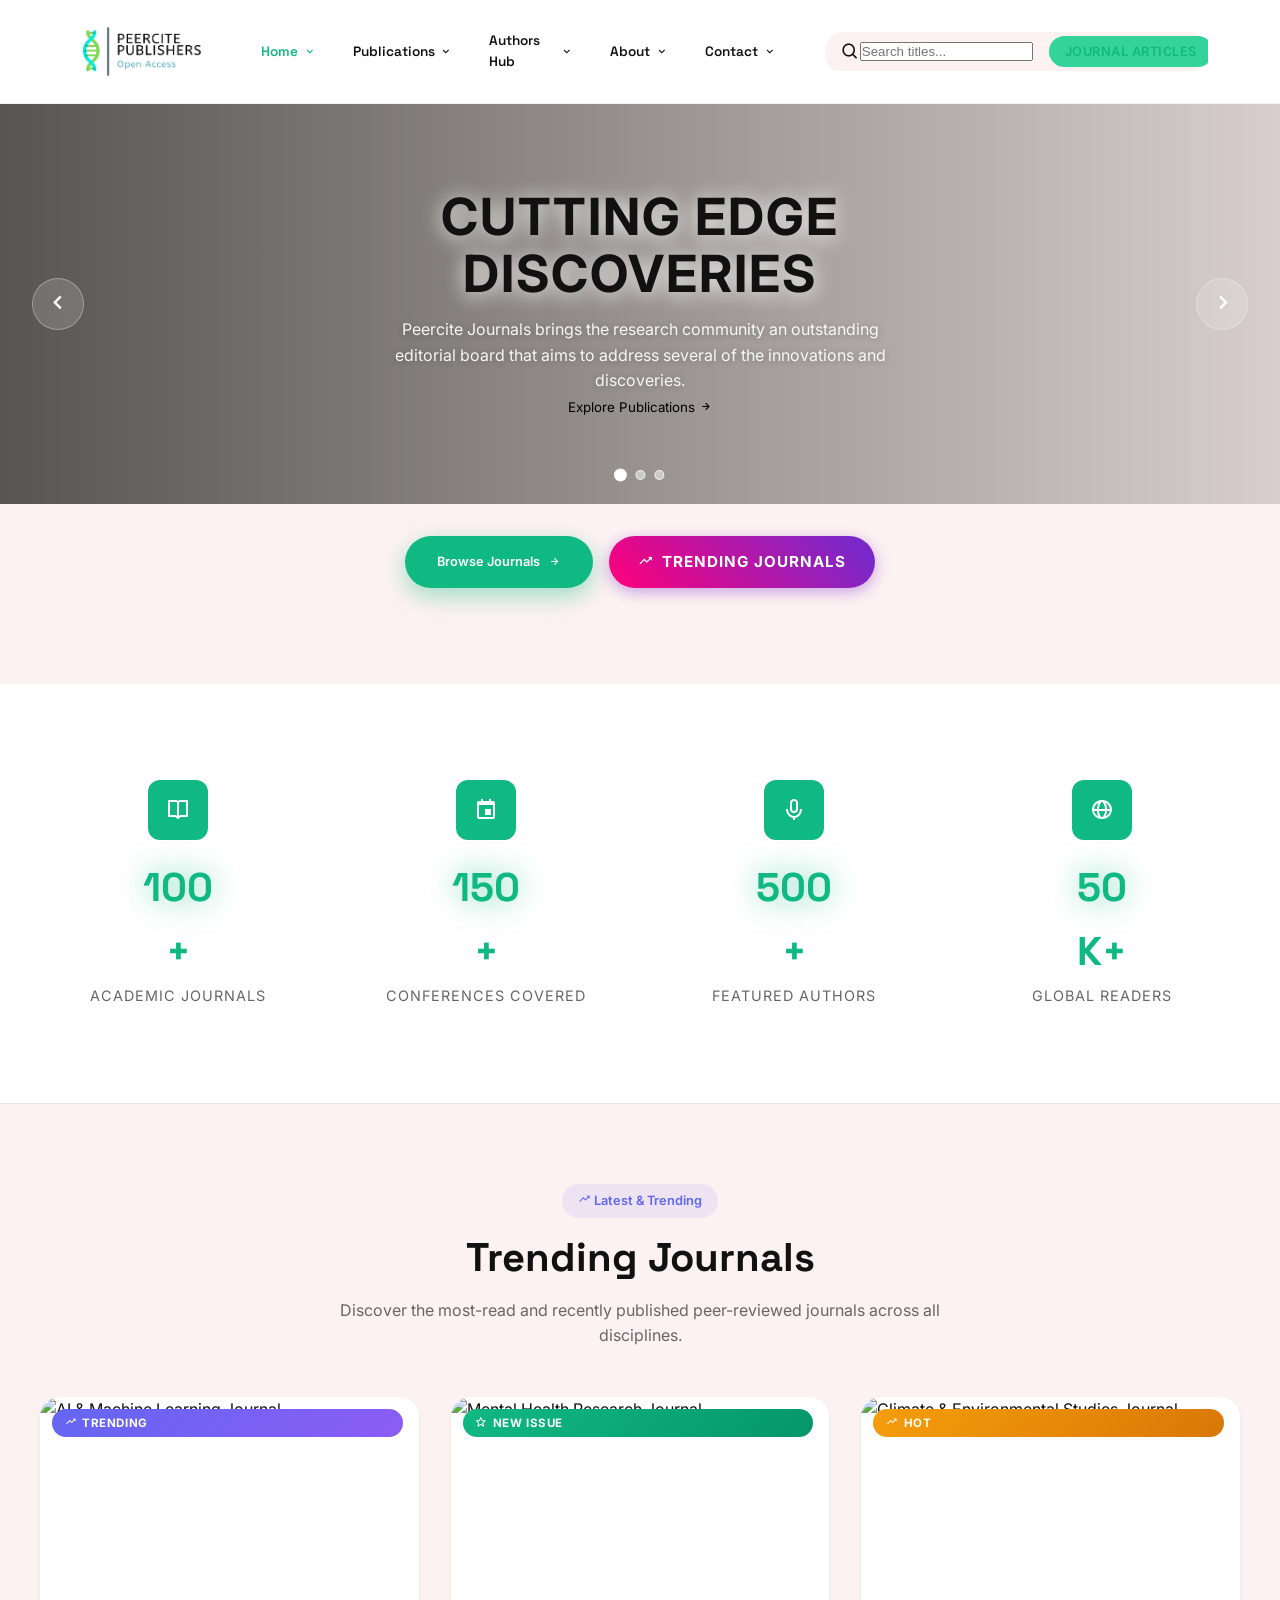
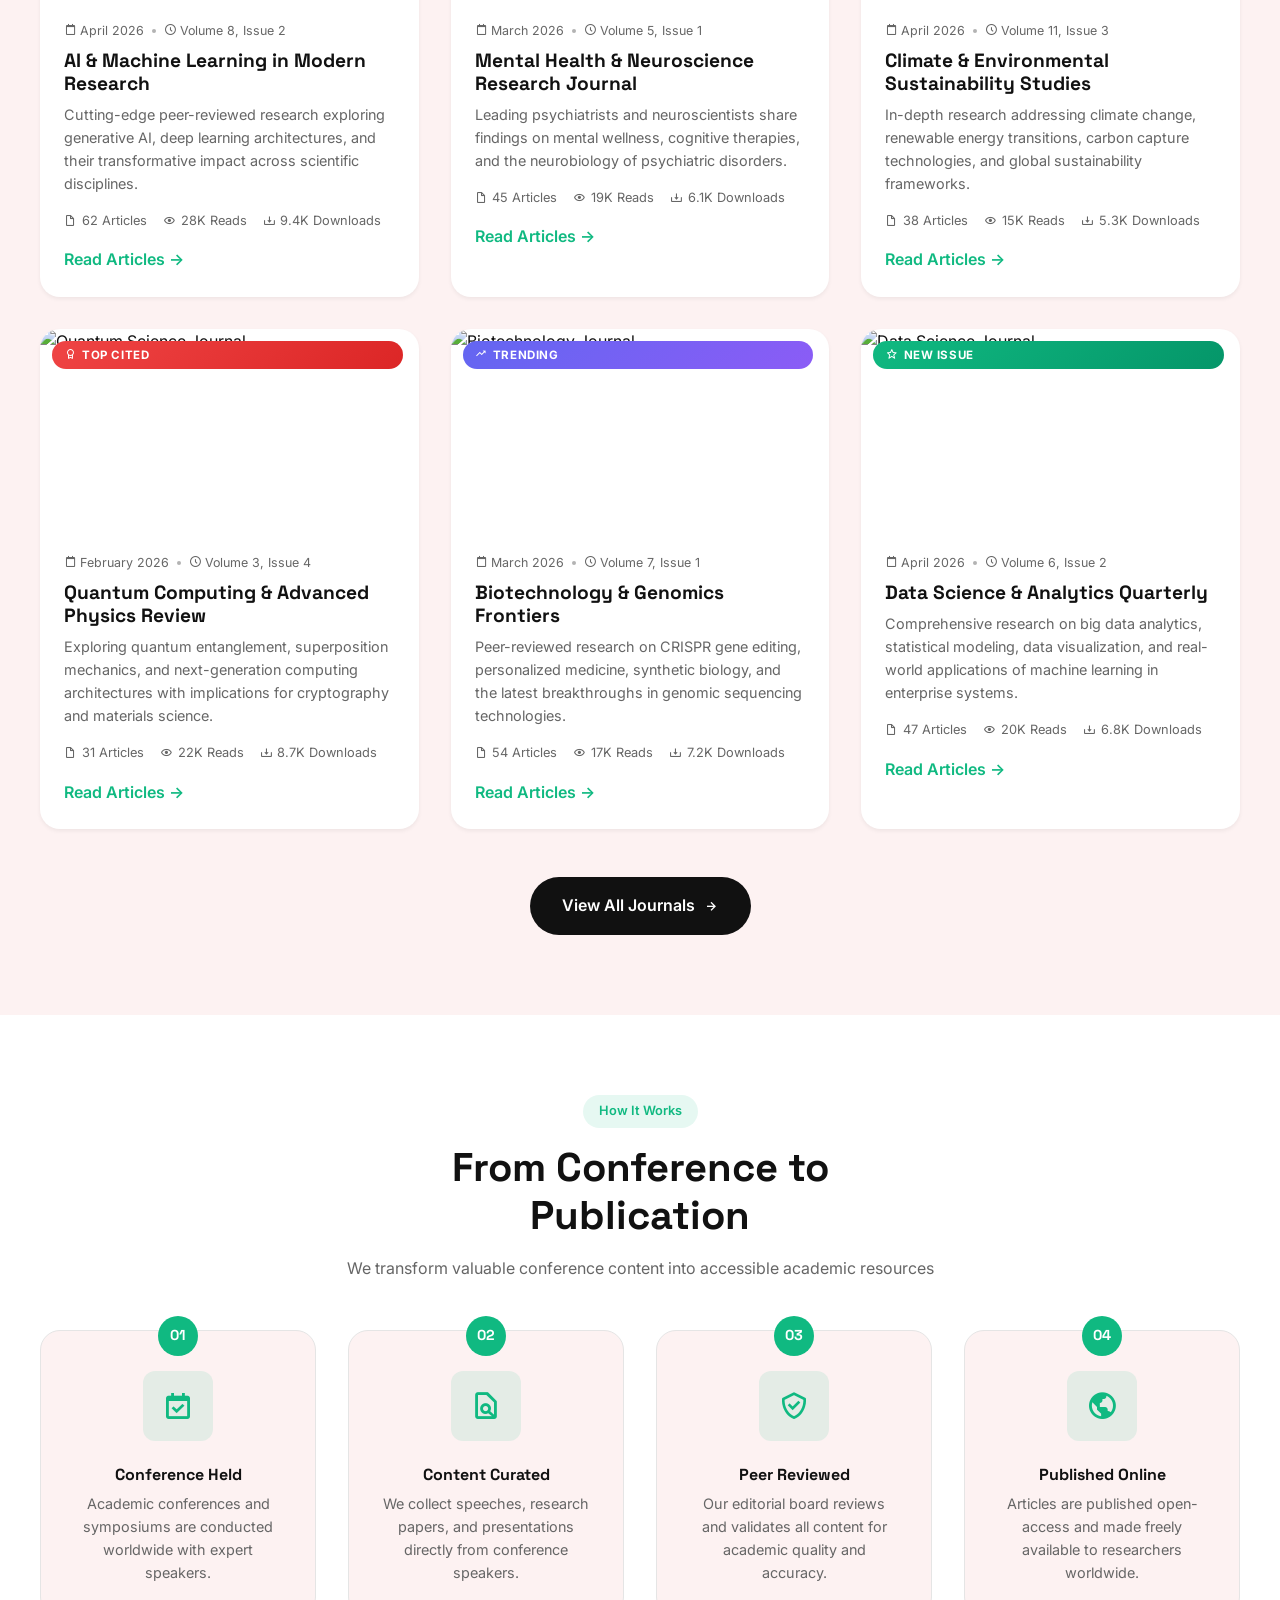
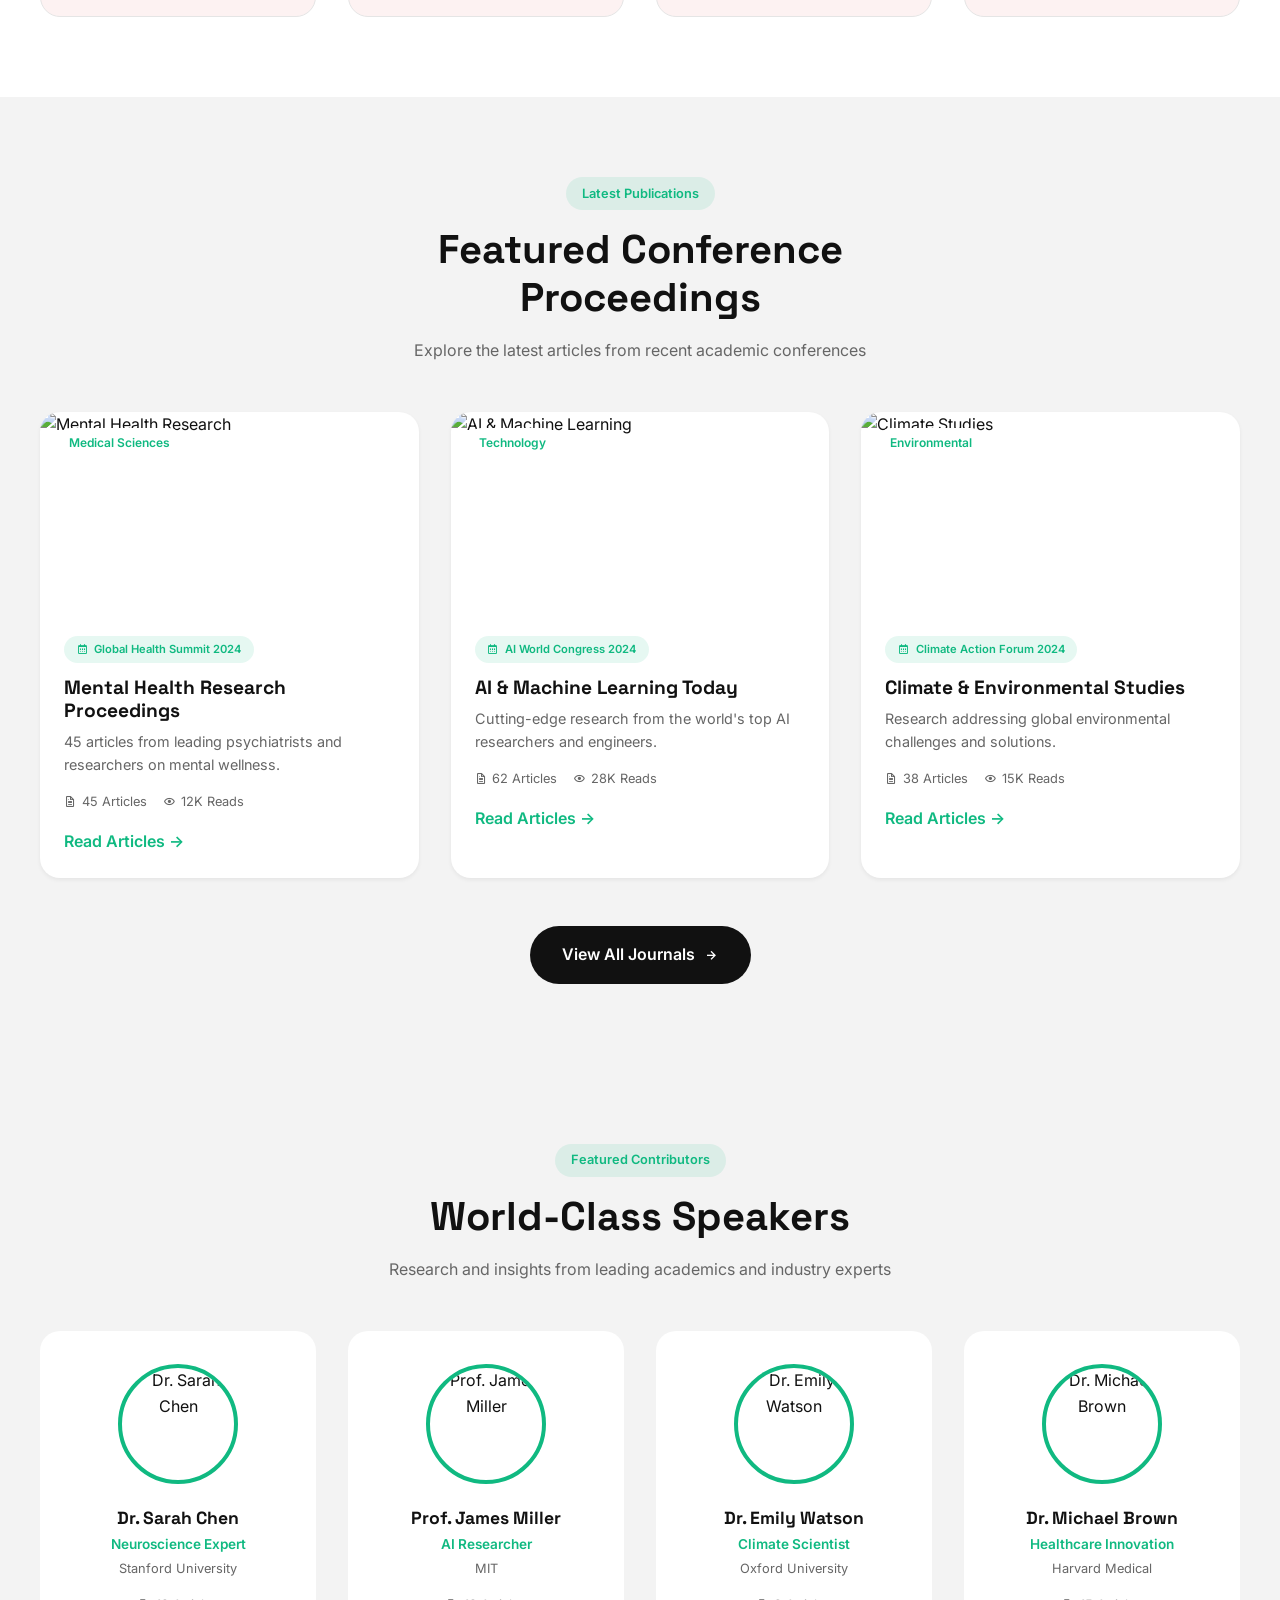
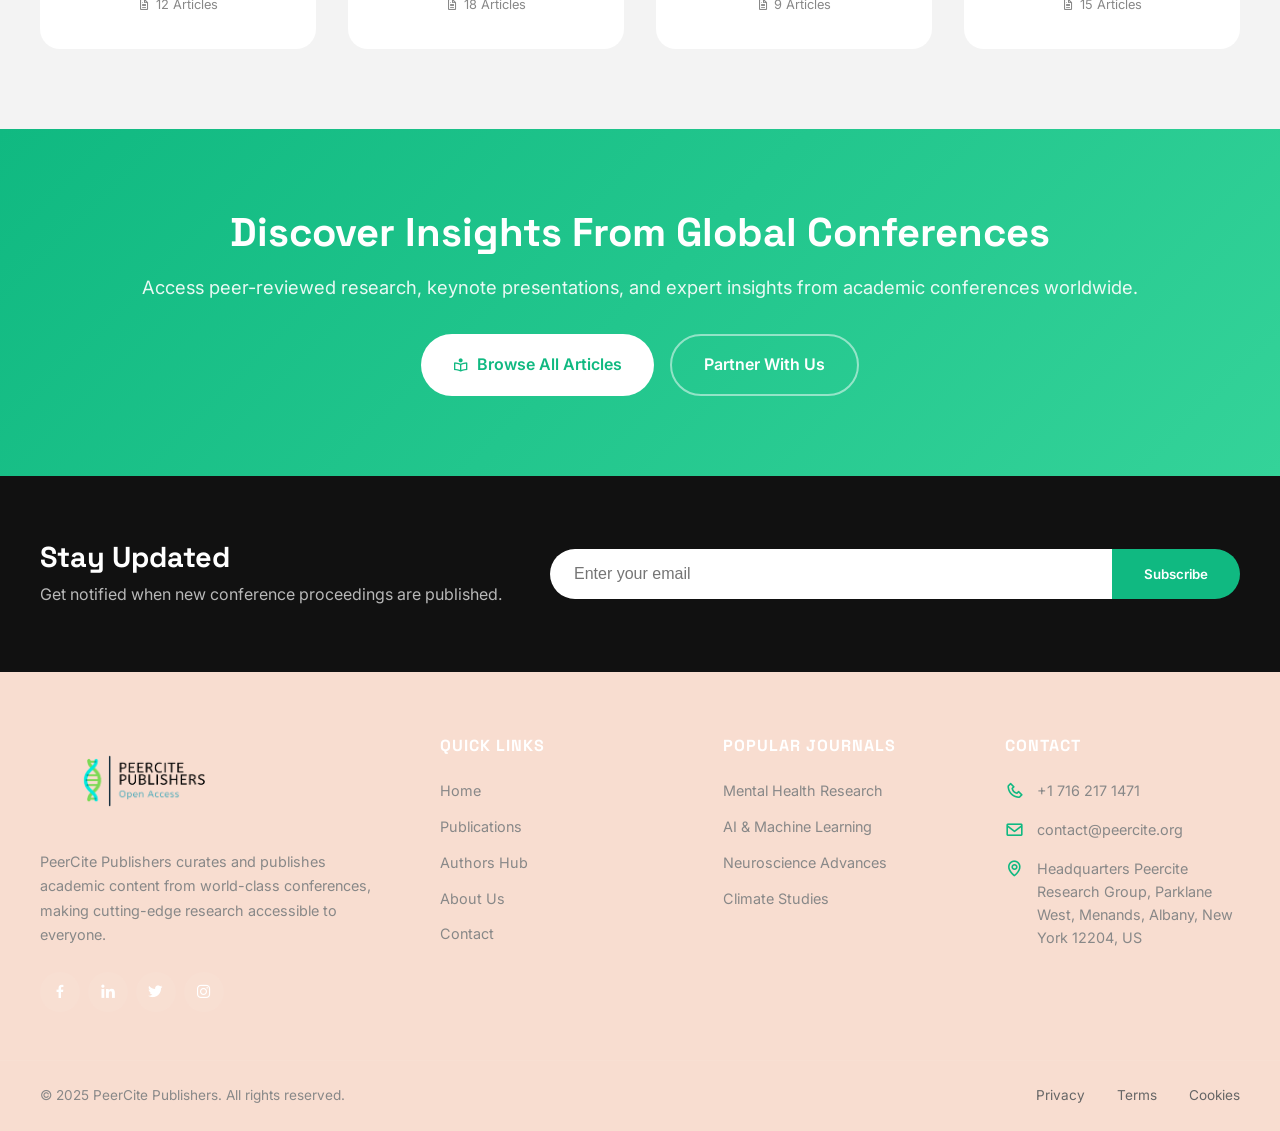
==== commit 22d34c22: "another update in css styles" ====
--- a/index.html
+++ b/index.html
@@ -265,7 +265,7 @@
     </header>
 
     <!-- MOBILE MENU -->
-    <!-- <div class="mobile-overlay" id="mobile-overlay"></div>
+    <div class="mobile-overlay" id="mobile-overlay"></div>
     <div class="mobile-menu" id="mobile-menu">
         <div class="mobile-menu-header">
             <div class="mobile-logo"><span class="logo-mark">P</span><span>PeerCite</span></div>
@@ -350,10 +350,10 @@
                 <a href="#"><i class='bx bxl-instagram'></i></a>
             </div>
         </div>
-    </div>-->
+    </div>
 
     <!-- SEARCH OVERLAY -->
-    <!--<div class="search-overlay" id="search-overlay">
+    <!-- <div class="search-overlay" id="search-overlay">
         <div class="search-overlay-inner">
             <button class="search-close" id="search-close"><i class='bx bx-x'></i></button>
             <h2>Search Articles & Journals</h2>
--- a/style.css
+++ b/style.css
@@ -4496,4 +4496,1557 @@
     padding: 2rem;
     text-align: center;
     color: var(--slate);
-}+}
+
+/* =====================================================
+   MOBILE RESPONSIVE ENHANCEMENTS
+   ===================================================== */
+
+/* ==================== TABLET & BELOW (1024px) ==================== */
+@media (max-width: 1024px) {
+    :root {
+        --padding: 1.5rem;
+    }
+
+    .logo-img {
+        height: 70px;
+    }
+
+    /* Top Bar Mobile */
+    .top-bar {
+        font-size: 0.75rem;
+        padding: 0.4rem 0;
+    }
+
+    .top-bar-left,
+    .top-bar-right {
+        gap: 1rem;
+    }
+
+    .top-bar-social {
+        width: 26px;
+        height: 26px;
+        font-size: 0.8rem;
+    }
+
+    /* Header */
+    .main-header .container {
+        padding-top: 0.3rem;
+        padding-bottom: 0.3rem;
+    }
+
+    /* Search Bar */
+    .nav-controls {
+        max-width: 400px;
+        margin: 0 1rem;
+    }
+
+    /* Hero Slider */
+    .hero-slider {
+        height: 350px;
+    }
+
+    .hero-content h2 {
+        font-size: clamp(1.5rem, 3.5vw, 2.5rem);
+    }
+
+    .hero-arrow {
+        width: 45px;
+        height: 45px;
+        font-size: 1.5rem;
+    }
+
+    .hero-prev {
+        left: 1rem;
+    }
+
+    .hero-next {
+        right: 1rem;
+    }
+
+    /* Stats */
+    .stats-grid {
+        grid-template-columns: repeat(2, 1fr);
+        gap: 1.5rem;
+    }
+
+    /* Newsletter */
+    .newsletter-content {
+        flex-direction: column;
+        gap: 2rem;
+    }
+
+    .newsletter-form {
+        max-width: 100%;
+    }
+
+    /* Footer */
+    .footer-main {
+        grid-template-columns: 1fr 1fr;
+        gap: 2rem;
+    }
+}
+
+/* ==================== MOBILE (768px) ==================== */
+@media (max-width: 768px) {
+    :root {
+        --padding: 1rem;
+    }
+
+    body {
+        font-size: 15px;
+    }
+
+    /* Top Bar - Hide Less Important Items */
+    .top-bar-left span:not(:first-child),
+    .top-bar-divider {
+        display: none;
+    }
+
+    .top-bar {
+        font-size: 0.7rem;
+    }
+
+    /* Logo */
+    .logo-img {
+        height: 60px;
+    }
+
+    /* Hide Desktop Nav */
+    .desktop-nav,
+    .nav-controls {
+        display: none !important;
+    }
+
+    /* Show Hamburger */
+    .hamburger {
+        display: flex;
+    }
+
+    /* Header Actions */
+    .header-actions {
+        gap: 0.3rem;
+    }
+
+    .header-icon-btn {
+        width: 38px;
+        height: 38px;
+        font-size: 1.1rem;
+    }
+
+    /* Hero Slider */
+    .hero-slider {
+        height: 300px;
+    }
+
+    .hero-content {
+        padding: 1.5rem 1rem;
+    }
+
+    .hero-content h2 {
+        font-size: clamp(1.3rem, 3vw, 2rem);
+        margin-bottom: 0.75rem;
+    }
+
+    .hero-content p {
+        font-size: clamp(0.8rem, 1.3vw, 0.9rem);
+    }
+
+    .hero-arrow {
+        width: 40px;
+        height: 40px;
+        font-size: 1.3rem;
+    }
+
+    .hero-prev {
+        left: 0.5rem;
+    }
+
+    .hero-next {
+        right: 0.5rem;
+    }
+
+    .hero-buttons {
+        margin-bottom: 3rem;
+        gap: 0.75rem;
+    }
+
+    .btn-hero-primary,
+    .btn-hero-secondary {
+        padding: 0.85rem 1.5rem;
+        font-size: 0.9rem;
+        width: 100%;
+        justify-content: center;
+    }
+
+    /* Stats Section */
+    .stats-section {
+        padding: 3rem 0;
+    }
+
+    .stats-grid {
+        grid-template-columns: 1fr;
+        gap: 1.5rem;
+    }
+
+    .stat-card {
+        padding: 1.5rem;
+    }
+
+    .stat-number,
+    .stat-suffix {
+        font-size: 2rem;
+    }
+
+    /* Section Headers */
+    .section-header h2 {
+        font-size: 1.8rem;
+    }
+
+    .section-header {
+        margin-bottom: 2rem;
+    }
+
+    /* Featured Journals */
+    .featured-section {
+        padding: 3rem 0;
+    }
+
+    .journals-grid {
+        grid-template-columns: 1fr;
+        gap: 1.5rem;
+    }
+
+    /* CTA Section */
+    .cta-section {
+        padding: 3rem 0;
+    }
+
+    .cta-content h2 {
+        font-size: 1.8rem;
+    }
+
+    .cta-content p {
+        font-size: 1rem;
+    }
+
+    .cta-buttons {
+        flex-direction: column;
+        gap: 0.75rem;
+    }
+
+    .btn-cta-primary,
+    .btn-cta-secondary {
+        width: 100%;
+        justify-content: center;
+    }
+
+    /* Newsletter */
+    .newsletter-section {
+        padding: 3rem 0;
+    }
+
+    .newsletter-text h3 {
+        font-size: 1.5rem;
+    }
+
+    .newsletter-form {
+        flex-direction: column;
+        gap: 0.75rem;
+    }
+
+    .newsletter-form input,
+    .newsletter-form button {
+        border-radius: var(--radius-full);
+        width: 100%;
+    }
+
+    /* Footer */
+    .site-footer {
+        padding-top: 3rem;
+    }
+
+    .footer-main {
+        grid-template-columns: 1fr;
+        gap: 2rem;
+        padding-bottom: 2rem;
+    }
+
+    .footer-bottom .container {
+        flex-direction: column;
+        gap: 1rem;
+        text-align: center;
+    }
+
+    .footer-bottom-links {
+        flex-direction: column;
+        gap: 0.75rem;
+    }
+
+    /* Back to Top */
+    .back-to-top {
+        bottom: 1.5rem;
+        right: 1.5rem;
+        width: 45px;
+        height: 45px;
+        font-size: 1.3rem;
+    }
+
+    /* Page Hero */
+    .page-hero {
+        padding: 4rem 0 3rem;
+    }
+
+    .page-hero h1 {
+        font-size: 2rem;
+    }
+
+    .page-hero p {
+        font-size: 1rem;
+    }
+
+    /* Filter Section */
+    .filter-section {
+        padding: 0.75rem 0;
+        top: 60px;
+    }
+
+    .filter-bar {
+        gap: 1rem;
+    }
+
+    .filter-search {
+        max-width: 100%;
+        padding: 0.7rem 1.2rem;
+    }
+
+    /* Publications Grid */
+    .publications-section {
+        padding: 3rem 0;
+    }
+
+    .publications-grid {
+        grid-template-columns: 1fr;
+    }
+
+    /* About Page */
+    .about-content-section {
+        padding: 3rem 0;
+    }
+
+    .about-grid {
+        gap: 2rem;
+    }
+
+    .about-text h2 {
+        font-size: 2rem;
+    }
+
+    /* Values & Team */
+    .values-section,
+    .team-section {
+        padding: 3rem 0;
+    }
+
+    .values-grid,
+    .team-grid {
+        grid-template-columns: 1fr;
+    }
+
+    /* Steps & Guidelines */
+    .steps-section,
+    .guidelines-section {
+        padding: 3rem 0;
+    }
+
+    .steps-grid,
+    .guidelines-grid {
+        grid-template-columns: 1fr;
+    }
+
+    /* Contact */
+    .contact-section {
+        padding: 3rem 0;
+    }
+
+    .contact-grid {
+        gap: 2rem;
+    }
+
+    .form-row {
+        grid-template-columns: 1fr;
+        gap: 1rem;
+    }
+
+    /* FAQ */
+    .faq-section {
+        padding: 3rem 0;
+    }
+
+    /* How It Works */
+    .how-section {
+        padding: 3rem 0;
+    }
+
+    .how-grid {
+        grid-template-columns: 1fr;
+    }
+
+    /* Speakers */
+    .speakers-section {
+        padding: 3rem 0;
+    }
+
+    .speakers-grid {
+        grid-template-columns: 1fr;
+    }
+
+    /* Partners */
+    .partners-section {
+        padding: 3rem 0;
+    }
+
+    .partners-grid,
+    .partner-grid {
+        grid-template-columns: 1fr;
+    }
+
+    /* Standards */
+    .standards-grid {
+        grid-template-columns: 1fr;
+    }
+
+    /* Journal Detail */
+    .journal-hero {
+        padding: 4rem 0 3rem;
+    }
+
+    .journal-hero-grid {
+        grid-template-columns: 1fr;
+        gap: 2rem;
+        text-align: center;
+    }
+
+    .journal-cover {
+        max-width: 300px;
+        margin: 0 auto;
+    }
+
+    .journal-cover img {
+        height: 280px;
+    }
+
+    .journal-info h1 {
+        font-size: 2rem;
+    }
+
+    .journal-metrics,
+    .journal-actions {
+        justify-content: center;
+    }
+
+    .journal-about-section {
+        padding: 3rem 0;
+    }
+
+    .journal-about-grid {
+        grid-template-columns: 1fr;
+        gap: 2rem;
+    }
+
+    .scope-list {
+        grid-template-columns: 1fr;
+    }
+
+    .proceedings-section {
+        padding: 3rem 0;
+    }
+
+    .proceeding-card {
+        flex-direction: column;
+        gap: 1rem;
+    }
+
+    .other-journals-grid {
+        grid-template-columns: 1fr;
+    }
+
+    /* Conference */
+    .conf-section {
+        padding: 3rem 0;
+    }
+
+    .conf-grid {
+        grid-template-columns: 1fr;
+    }
+
+    /* Proceeding Page */
+    .proceeding-hero {
+        padding: 40px 0;
+    }
+
+    .proceeding-hero h1 {
+        font-size: 28px;
+    }
+
+    .proceeding-meta-row {
+        flex-wrap: wrap;
+        gap: 15px;
+    }
+
+    .proceeding-grid {
+        grid-template-columns: 1fr;
+    }
+
+    .proceeding-sidebar {
+        position: static;
+    }
+}
+
+/* ==================== SMALL MOBILE (480px) ==================== */
+@media (max-width: 480px) {
+    :root {
+        --padding: 0.875rem;
+    }
+
+    body {
+        font-size: 14px;
+    }
+
+    /* Top Bar */
+    .top-bar {
+        padding: 0.3rem 0;
+    }
+
+    .top-bar-right {
+        gap: 0.5rem;
+    }
+
+    .top-bar-social {
+        width: 24px;
+        height: 24px;
+        font-size: 0.75rem;
+    }
+
+    /* Logo */
+    .logo-img {
+        height: 50px;
+    }
+
+    /* Header */
+    .header-icon-btn {
+        width: 36px;
+        height: 36px;
+        font-size: 1rem;
+    }
+
+    /* Hero Slider */
+    /* .hero-slider {
+        height: 250px;
+    } */
+
+    .hero-content h2 {
+        font-size: 1.2rem;
+        letter-spacing: 1px;
+    }
+
+    .hero-content p {
+        font-size: 0.75rem;
+    }
+
+    .hero-arrow {
+        width: 35px;
+        height: 35px;
+        font-size: 1.1rem;
+    }
+
+    .hero-dot {
+        width: 8px;
+        height: 8px;
+    }
+
+    .hero-buttons {
+        margin-bottom: 2rem;
+    }
+
+    .btn-hero-primary,
+    .btn-hero-secondary {
+        padding: 0.75rem 1.25rem;
+        font-size: 0.85rem;
+    }
+
+    /* Stats */
+    .stat-icon {
+        width: 50px;
+        height: 50px;
+        font-size: 1.3rem;
+    }
+
+    .stat-number,
+    .stat-suffix {
+        font-size: 1.8rem;
+    }
+
+    .stat-label {
+        font-size: 0.85rem;
+    }
+
+    /* Section Headers */
+    .section-tag {
+        font-size: 0.7rem;
+        padding: 0.3rem 0.8rem;
+    }
+
+    .section-header h2 {
+        font-size: 1.5rem;
+    }
+
+    .section-header p {
+        font-size: 0.9rem;
+    }
+
+    /* Journal Cards */
+    .journal-image {
+        height: 160px;
+    }
+
+    .journal-content {
+        padding: 1.2rem;
+    }
+
+    .journal-content h3 {
+        font-size: 1.05rem;
+    }
+
+    /* CTA */
+    .cta-content h2 {
+        font-size: 1.5rem;
+    }
+
+    .cta-content p {
+        font-size: 0.95rem;
+    }
+
+    /* Newsletter */
+    .newsletter-text h3 {
+        font-size: 1.3rem;
+    }
+
+    .newsletter-form input {
+        padding: 0.85rem 1.2rem;
+        font-size: 0.9rem;
+    }
+
+    .newsletter-form button {
+        padding: 0.85rem 1.5rem;
+    }
+
+    /* Footer */
+    .footer-logo .logo-mark {
+        width: 40px;
+        height: 40px;
+        font-size: 1.2rem;
+    }
+
+    .footer-description {
+        font-size: 0.85rem;
+    }
+
+    .footer-social {
+        width: 36px;
+        height: 36px;
+        font-size: 1rem;
+    }
+
+    /* Page Hero */
+    .page-hero {
+        padding: 3rem 0 2rem;
+    }
+
+    .page-hero h1 {
+        font-size: 1.6rem;
+    }
+
+    .page-hero p {
+        font-size: 0.9rem;
+    }
+
+    /* Filter */
+    .filter-btn {
+        padding: 0.5rem 1rem;
+        font-size: 0.8rem;
+    }
+
+    /* Publication Cards */
+    .publication-image {
+        height: 150px;
+    }
+
+    .publication-content {
+        padding: 1.2rem;
+    }
+
+    .publication-content h3 {
+        font-size: 1rem;
+    }
+
+    /* About */
+    .about-text h2 {
+        font-size: 1.6rem;
+    }
+
+    /* Value Cards */
+    .value-icon {
+        width: 60px;
+        height: 60px;
+        font-size: 1.8rem;
+    }
+
+    /* Team */
+    .team-image {
+        width: 120px;
+        height: 120px;
+    }
+
+    /* Steps */
+    .step-icon {
+        width: 50px;
+        height: 50px;
+        font-size: 1.5rem;
+    }
+
+    /* Contact */
+    .contact-info-icon {
+        width: 45px;
+        height: 45px;
+        font-size: 1.3rem;
+    }
+
+    /* Journal Detail */
+    .journal-cover img {
+        height: 240px;
+    }
+
+    .journal-info h1 {
+        font-size: 1.6rem;
+    }
+
+    .metric-value {
+        font-size: 1.6rem;
+    }
+
+    /* Proceeding */
+    .proceeding-hero h1 {
+        font-size: 22px;
+    }
+
+    .proceeding-subtitle {
+        font-size: 15px;
+    }
+
+    .article-placeholder-card {
+        flex-direction: column;
+        align-items: flex-start;
+    }
+
+    /* Conference */
+    .conf-image {
+        height: 200px;
+    }
+
+    .conf-content {
+        padding: 1.5rem;
+    }
+
+    .conf-content h3 {
+        font-size: 1.2rem;
+    }
+
+    .btn-radiant {
+        padding: 0.7rem 1.5rem;
+        font-size: 0.85rem;
+        margin-left: 0;
+        margin-top: 1rem;
+    }
+
+    /* Mobile Menu */
+    .mobile-menu {
+        width: 100%;
+        max-width: 100%;
+    }
+
+    .mobile-search {
+        margin: 1rem;
+        padding: 0.7rem 0.9rem;
+    }
+
+    .mobile-nav-link {
+        padding: 0.85rem;
+        font-size: 0.95rem;
+    }
+}
+
+/* ==================== LANDSCAPE MOBILE FIX ==================== */
+@media (max-width: 900px) and (max-height: 500px) {
+    /* .hero-slider {
+        height: 80vh;
+    } */
+
+    .hero-content h2 {
+        font-size: 1.5rem;
+    }
+
+    .hero-buttons {
+        margin-bottom: 2rem;
+    }
+}
+
+/* ==================== TOUCH DEVICE OPTIMIZATIONS ==================== */
+@media (hover: none) and (pointer: coarse) {
+
+    /* Increase tap targets */
+    .nav-link,
+    .filter-btn,
+    .btn-primary-header {
+        min-height: 44px;
+        min-width: 44px;
+    }
+
+    /* Remove hover effects on touch devices */
+    .journal-card:hover,
+    .publication-card:hover,
+    .conf-card:hover {
+        transform: none;
+    }
+
+    /* Prevent accidental zooming */
+    input,
+    select,
+    textarea {
+        font-size: 16px !important;
+    }
+}
+/* =====================================================
+   HORIZONTAL SCROLL FIX - NO OVERFLOW ON ANY DEVICE
+   ===================================================== */
+
+/* ==================== GLOBAL OVERFLOW PREVENTION ==================== */
+html {
+    overflow-x: hidden;
+    width: 100%;
+    position: relative;
+}
+
+body {
+    overflow-x: hidden;
+    width: 100%;
+    position: relative;
+    max-width: 100vw;
+}
+
+/* Prevent all containers from causing overflow */
+* {
+    max-width: 100%;
+}
+
+.container {
+    overflow-x: hidden;
+    max-width: 100%;
+    width: 100%;
+}
+
+/* ==================== PRELOADER FIXES ==================== */
+.preloader {
+    overflow: hidden;
+    width: 100vw;
+    max-width: 100%;
+}
+
+.preloader-scene,
+.particles-bg,
+.floating-icons {
+    max-width: 100vw;
+    overflow: hidden;
+}
+
+.globe-container {
+    max-width: 90vw;
+    margin: 0 auto;
+}
+
+@media (max-width: 768px) {
+    .orbit-ring.ring-1,
+    .orbit-ring.ring-2,
+    .orbit-ring.ring-3 {
+        display: none; /* Hide orbit rings that cause overflow on mobile */
+    }
+    
+    .floating-icons {
+        display: none; /* Already set but ensuring */
+    }
+}
+
+/* ==================== HEADER FIXES ==================== */
+.top-bar,
+.main-header {
+    overflow-x: hidden;
+    max-width: 100vw;
+}
+
+.top-bar .container,
+.main-header .container {
+    overflow-x: hidden;
+    width: 100%;
+    max-width: 100%;
+}
+
+/* Navigation Controls */
+.nav-controls {
+    overflow: hidden;
+    max-width: 100%;
+}
+
+.integrated-access-bar {
+    max-width: 100%;
+}
+
+@media (max-width: 768px) {
+    .top-bar .container {
+        padding: 0 1rem;
+    }
+    
+    .main-header .container {
+        padding: 0.3rem 1rem;
+    }
+    
+    .header-actions {
+        flex-shrink: 0;
+    }
+}
+
+/* ==================== HERO SLIDER FIXES ==================== */
+/* .hero-slider {
+    overflow: hidden;
+    max-width: 100vw;
+    width: 100%;
+} */
+
+/* .hero-slides-wrapper {
+    max-width: 100%;
+    overflow: hidden;
+} */
+/* 
+.hero-slide {
+    max-width: 100vw;
+    width: 100%;
+} */
+
+.hero-content {
+    max-width: 100%;
+    padding: 2rem 1rem;
+    box-sizing: border-box;
+}
+
+.hero-content h2 {
+    word-wrap: break-word;
+    overflow-wrap: break-word;
+    hyphens: auto;
+}
+
+@media (max-width: 768px) {
+    .hero-arrow {
+        position: absolute;
+    }
+    
+    .hero-prev {
+        left: 0.5rem;
+    }
+    
+    .hero-next {
+        right: 0.5rem;
+    }
+    
+    .hero-buttons {
+        width: 100%;
+        padding: 0 1rem;
+        box-sizing: border-box;
+    }
+    
+    .btn-hero-primary,
+    .btn-hero-secondary {
+        max-width: 100%;
+        box-sizing: border-box;
+    }
+}
+
+/* ==================== STATS SECTION FIXES ==================== */
+.stats-section {
+    overflow: hidden;
+    max-width: 100vw;
+}
+
+.stats-grid {
+    width: 100%;
+    max-width: 100%;
+    box-sizing: border-box;
+}
+
+.stat-card {
+    max-width: 100%;
+    box-sizing: border-box;
+}
+
+/* ==================== CONTENT SECTIONS FIXES ==================== */
+.featured-section,
+.cta-section,
+.newsletter-section,
+.about-content-section,
+.values-section,
+.team-section,
+.steps-section,
+.guidelines-section,
+.contact-section,
+.faq-section,
+.how-section,
+.speakers-section,
+.partners-section,
+.proceedings-section,
+.publications-section,
+.journal-about-section,
+.conf-section {
+    overflow-x: hidden;
+    max-width: 100vw;
+    width: 100%;
+}
+
+/* All Grids */
+.journals-grid,
+.publications-grid,
+.stats-grid,
+.values-grid,
+.team-grid,
+.steps-grid,
+.guidelines-grid,
+.partners-grid,
+.partner-grid,
+.standards-grid,
+.how-grid,
+.speakers-grid,
+.about-grid,
+.contact-grid,
+.journal-about-grid,
+.proceedings-list,
+.other-journals-grid,
+.conf-grid,
+.faq-grid {
+    width: 100%;
+    max-width: 100%;
+    box-sizing: border-box;
+}
+
+/* All Cards */
+.journal-card,
+.publication-card,
+.stat-card,
+.value-card,
+.team-card,
+.step-card,
+.guideline-card,
+.partner-card,
+.partner-info-card,
+.standard-card,
+.how-card,
+.speaker-card,
+.contact-info-card,
+.proceeding-card,
+.other-journal-card,
+.conf-card,
+.faq-item {
+    max-width: 100%;
+    box-sizing: border-box;
+}
+
+/* Images */
+.journal-image img,
+.publication-image img,
+.about-image img,
+.team-image img,
+.speaker-image img,
+.conf-image img,
+.journal-cover img {
+    max-width: 100%;
+    height: auto;
+    object-fit: cover;
+}
+
+/* ==================== FILTER SECTION FIXES ==================== */
+.filter-section {
+    overflow-x: hidden;
+    max-width: 100vw;
+}
+
+.filter-bar {
+    width: 100%;
+    max-width: 100%;
+    box-sizing: border-box;
+}
+
+.filter-search {
+    max-width: 100%;
+    box-sizing: border-box;
+}
+
+.filter-categories {
+    width: 100%;
+    overflow-x: auto;
+    -webkit-overflow-scrolling: touch;
+    scrollbar-width: none; /* Firefox */
+    -ms-overflow-style: none; /* IE/Edge */
+}
+
+.filter-categories::-webkit-scrollbar {
+    display: none; /* Chrome/Safari */
+}
+
+@media (max-width: 768px) {
+    .filter-bar {
+        padding: 0 0.5rem;
+    }
+    
+    .filter-categories {
+        justify-content: flex-start;
+        padding: 0.5rem 0;
+    }
+    
+    .filter-btn {
+        white-space: nowrap;
+        flex-shrink: 0;
+    }
+}
+
+/* ==================== CTA & NEWSLETTER FIXES ==================== */
+.cta-content,
+.newsletter-content {
+    max-width: 100%;
+    box-sizing: border-box;
+}
+
+.cta-buttons,
+.newsletter-form {
+    width: 100%;
+    max-width: 100%;
+    box-sizing: border-box;
+}
+
+@media (max-width: 768px) {
+    .newsletter-form input {
+        width: 100%;
+        max-width: 100%;
+        box-sizing: border-box;
+    }
+}
+
+/* ==================== FOOTER FIXES ==================== */
+.site-footer {
+    overflow-x: hidden;
+    max-width: 100vw;
+}
+
+.footer-main,
+.footer-bottom {
+    max-width: 100%;
+    overflow: hidden;
+}
+
+.footer-column {
+    max-width: 100%;
+    box-sizing: border-box;
+}
+
+.footer-links {
+    max-width: 100%;
+}
+
+@media (max-width: 768px) {
+    .footer-bottom .container {
+        width: 100%;
+        padding: 0 1rem;
+        box-sizing: border-box;
+    }
+}
+
+/* ==================== MOBILE MENU FIXES ==================== */
+.mobile-menu {
+    max-width: 100vw;
+    overflow-x: hidden;
+}
+
+.mobile-menu-header,
+.mobile-search,
+.mobile-nav,
+.mobile-menu-cta,
+.mobile-menu-footer {
+    max-width: 100%;
+    box-sizing: border-box;
+}
+
+/* ==================== PAGE HERO FIXES ==================== */
+.page-hero {
+    overflow-x: hidden;
+    max-width: 100vw;
+    width: 100%;
+}
+
+.page-hero-content {
+    max-width: 100%;
+    padding: 0 1rem;
+    box-sizing: border-box;
+}
+
+.page-hero h1 {
+    word-wrap: break-word;
+    overflow-wrap: break-word;
+}
+
+.breadcrumb {
+    max-width: 100%;
+    overflow-x: auto;
+    -webkit-overflow-scrolling: touch;
+}
+
+/* ==================== JOURNAL DETAIL PAGE FIXES ==================== */
+.journal-hero {
+    overflow-x: hidden;
+    max-width: 100vw;
+}
+
+.journal-hero-grid {
+    width: 100%;
+    max-width: 100%;
+    box-sizing: border-box;
+}
+
+.journal-info {
+    max-width: 100%;
+    box-sizing: border-box;
+}
+
+.journal-metrics,
+.journal-actions {
+    max-width: 100%;
+    flex-wrap: wrap;
+}
+
+.journal-info h1 {
+    word-wrap: break-word;
+    overflow-wrap: break-word;
+}
+
+@media (max-width: 768px) {
+    .journal-cover {
+        width: 100%;
+        max-width: 300px;
+        margin: 0 auto;
+    }
+    
+    .journal-metrics {
+        gap: 1rem;
+        justify-content: center;
+    }
+    
+    .journal-actions {
+        gap: 0.75rem;
+        flex-direction: column;
+        align-items: stretch;
+    }
+    
+    .journal-actions .btn-hero-primary,
+    .journal-actions .btn-hero-secondary {
+        width: 100%;
+    }
+}
+
+/* ==================== PROCEEDING PAGE FIXES ==================== */
+.proceeding-hero,
+.proceeding-content-section {
+    overflow-x: hidden;
+    max-width: 100vw;
+}
+
+.proceeding-grid {
+    width: 100%;
+    max-width: 100%;
+    box-sizing: border-box;
+}
+
+.proceeding-main-content,
+.proceeding-sidebar {
+    max-width: 100%;
+    box-sizing: border-box;
+}
+
+.article-placeholder-card {
+    max-width: 100%;
+    box-sizing: border-box;
+}
+
+@media (max-width: 768px) {
+    .proceeding-meta-row {
+        width: 100%;
+        padding: 0 1rem;
+        box-sizing: border-box;
+    }
+    
+    .proceeding-badge-wrap {
+        flex-wrap: wrap;
+    }
+}
+
+/* ==================== CONFERENCE PAGE FIXES ==================== */
+.conf-card {
+    max-width: 100%;
+    box-sizing: border-box;
+}
+
+.conf-content {
+    max-width: 100%;
+}
+
+.conf-actions {
+    flex-wrap: wrap;
+}
+
+@media (max-width: 768px) {
+    .btn-radiant {
+        width: 100%;
+        margin: 0;
+        box-sizing: border-box;
+    }
+}
+
+/* ==================== FORM FIXES ==================== */
+.contact-form,
+.newsletter-form {
+    max-width: 100%;
+}
+
+.form-row {
+    width: 100%;
+    max-width: 100%;
+    box-sizing: border-box;
+}
+
+.form-group {
+    max-width: 100%;
+}
+
+.form-group input,
+.form-group select,
+.form-group textarea {
+    width: 100%;
+    max-width: 100%;
+    box-sizing: border-box;
+}
+
+/* ==================== SEARCH OVERLAY FIXES ==================== */
+.search-dropdown {
+    max-width: calc(100vw - 2rem);
+    left: 1rem;
+    right: 1rem;
+}
+
+.dropdown-item {
+    max-width: 100%;
+    box-sizing: border-box;
+}
+
+/* ==================== TABLE/RESPONSIVE CONTENT FIXES ==================== */
+table {
+    width: 100%;
+    max-width: 100%;
+    overflow-x: auto;
+    display: block;
+}
+
+@media (max-width: 768px) {
+    table {
+        font-size: 0.85rem;
+    }
+}
+
+/* ==================== MEGA MENU FIXES ==================== */
+@media (max-width: 768px) {
+    .mega-menu {
+        width: 100%;
+        max-width: calc(100vw - 2rem);
+    }
+    
+    .mega-menu-inner {
+        grid-template-columns: 1fr;
+    }
+}
+
+/* ==================== IMAGE GALLERY FIXES ==================== */
+.journal-image,
+.publication-image,
+.conf-image,
+.other-journal-img {
+    overflow: hidden;
+    max-width: 100%;
+}
+
+/* ==================== TEXT OVERFLOW PREVENTION ==================== */
+h1, h2, h3, h4, h5, h6, p, span, a, li {
+    word-wrap: break-word;
+    overflow-wrap: break-word;
+    hyphens: auto;
+}
+
+/* Long URLs and email addresses */
+a[href^="mailto:"],
+a[href^="http"] {
+    word-break: break-all;
+}
+
+/* ==================== MOBILE SPECIFIC OVERFLOW FIXES ==================== */
+@media (max-width: 768px) {
+    /* Ensure all sections are contained */
+    section {
+        overflow-x: hidden;
+        max-width: 100vw;
+    }
+    
+    /* Container padding adjustment */
+    .container {
+        padding-left: 1rem;
+        padding-right: 1rem;
+    }
+    
+    /* Remove negative margins that might cause overflow */
+    * {
+        margin-left: 0 !important;
+        margin-right: 0 !important;
+    }
+    
+    /* Fix for flex items */
+    .hero-buttons,
+    .cta-buttons,
+    .journal-actions,
+    .journal-metrics,
+    .conf-actions {
+        width: 100%;
+        margin-left: 0 !important;
+        margin-right: 0 !important;
+    }
+    
+    /* Button fixes */
+    .btn-hero-primary,
+    .btn-hero-secondary,
+    .btn-cta-primary,
+    .btn-cta-secondary,
+    .btn-view-all,
+    .btn-mobile-cta,
+    .btn-primary-header {
+        max-width: 100%;
+        box-sizing: border-box;
+    }
+}
+
+/* ==================== SMALL MOBILE SPECIFIC (480px) ==================== */
+@media (max-width: 480px) {
+    /* Force maximum container constraint */
+    .container {
+        max-width: 100vw;
+        padding-left: 0.875rem;
+        padding-right: 0.875rem;
+        overflow-x: hidden;
+    }
+    
+    /* Hero content specific */
+    .hero-content {
+        padding: 1.5rem 0.875rem;
+    }
+    
+    /* Page hero specific */
+    .page-hero-content {
+        padding: 0 0.875rem;
+    }
+    
+    /* All cards padding adjustment */
+    .journal-card,
+    .publication-card,
+    .value-card,
+    .step-card,
+    .guideline-card {
+        padding: 1rem 0.875rem;
+    }
+    
+    /* Form inputs */
+    .form-group input,
+    .form-group select,
+    .form-group textarea,
+    .newsletter-form input,
+    .filter-search input {
+        width: 100%;
+        max-width: 100%;
+        font-size: 16px; /* Prevent zoom on iOS */
+    }
+}
+
+/* ==================== LANDSCAPE MODE FIX ==================== */
+@media (max-width: 900px) and (orientation: landscape) {
+    /* .hero-slider {
+        max-height: 70vh;
+        overflow: hidden;
+    } */
+    
+    .hero-content {
+        padding: 1rem;
+    }
+}
+
+/* ==================== IFRAME & EMBED FIXES ==================== */
+iframe,
+embed,
+object,
+video {
+    max-width: 100%;
+    height: auto;
+}
+
+/* ==================== PRE & CODE FIXES ==================== */
+pre,
+code {
+    max-width: 100%;
+    overflow-x: auto;
+    word-wrap: break-word;
+    white-space: pre-wrap;
+}
+
+/* ==================== SAFETY NET - FORCE CONSTRAINT ==================== */
+@media (max-width: 768px) {
+    /* Absolutely force everything to stay within viewport */
+    * {
+        max-width: 100vw !important;
+    }
+    
+    /* Exception for properly contained elements */
+    .container > *,
+    .hero-content > *,
+    .page-hero-content > *,
+    section > .container > * {
+        max-width: 100% !important;
+    }
+}
+
+/* ==================== DEBUGGING HELPER (Remove in production) ==================== */
+
+/* @media (max-width: 768px) {
+    * {
+        outline: 1px solid red;
+    }
+    
+    *:hover {
+        outline: 2px solid blue;
+    }
+} */
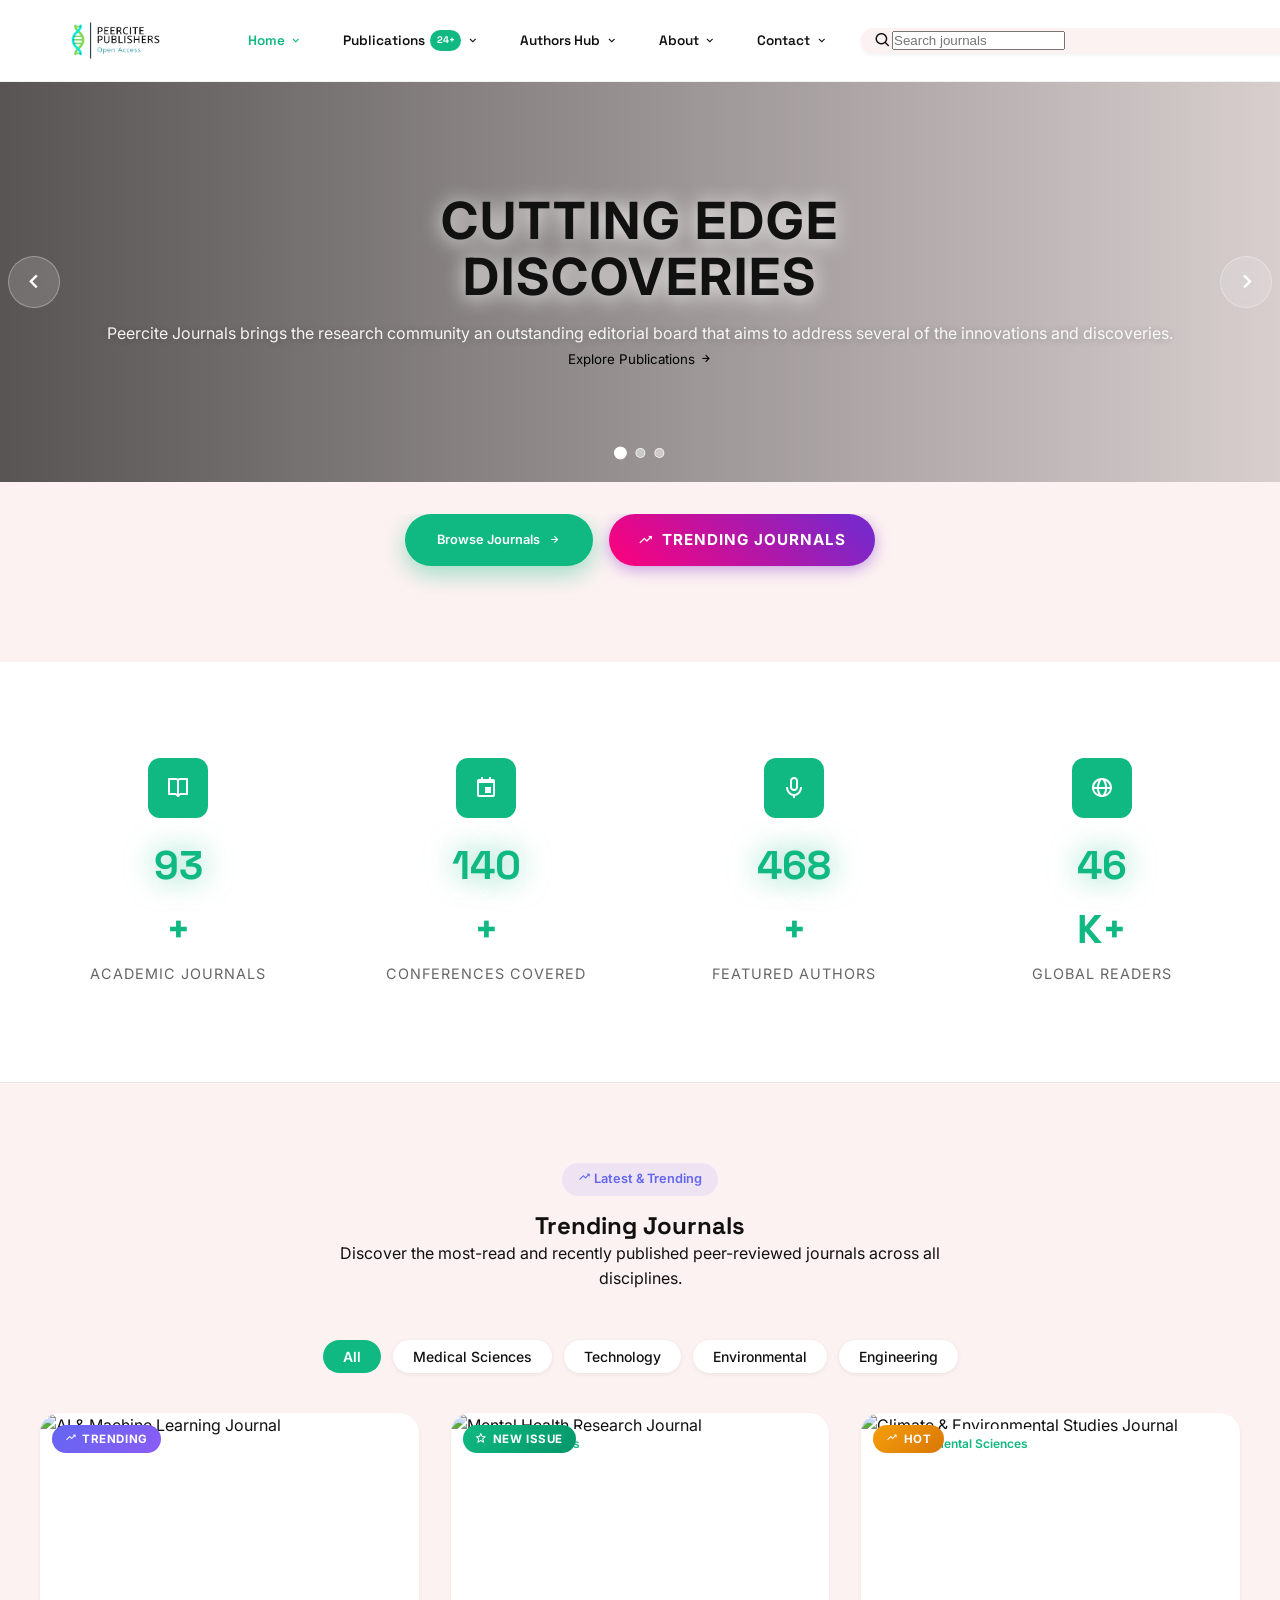
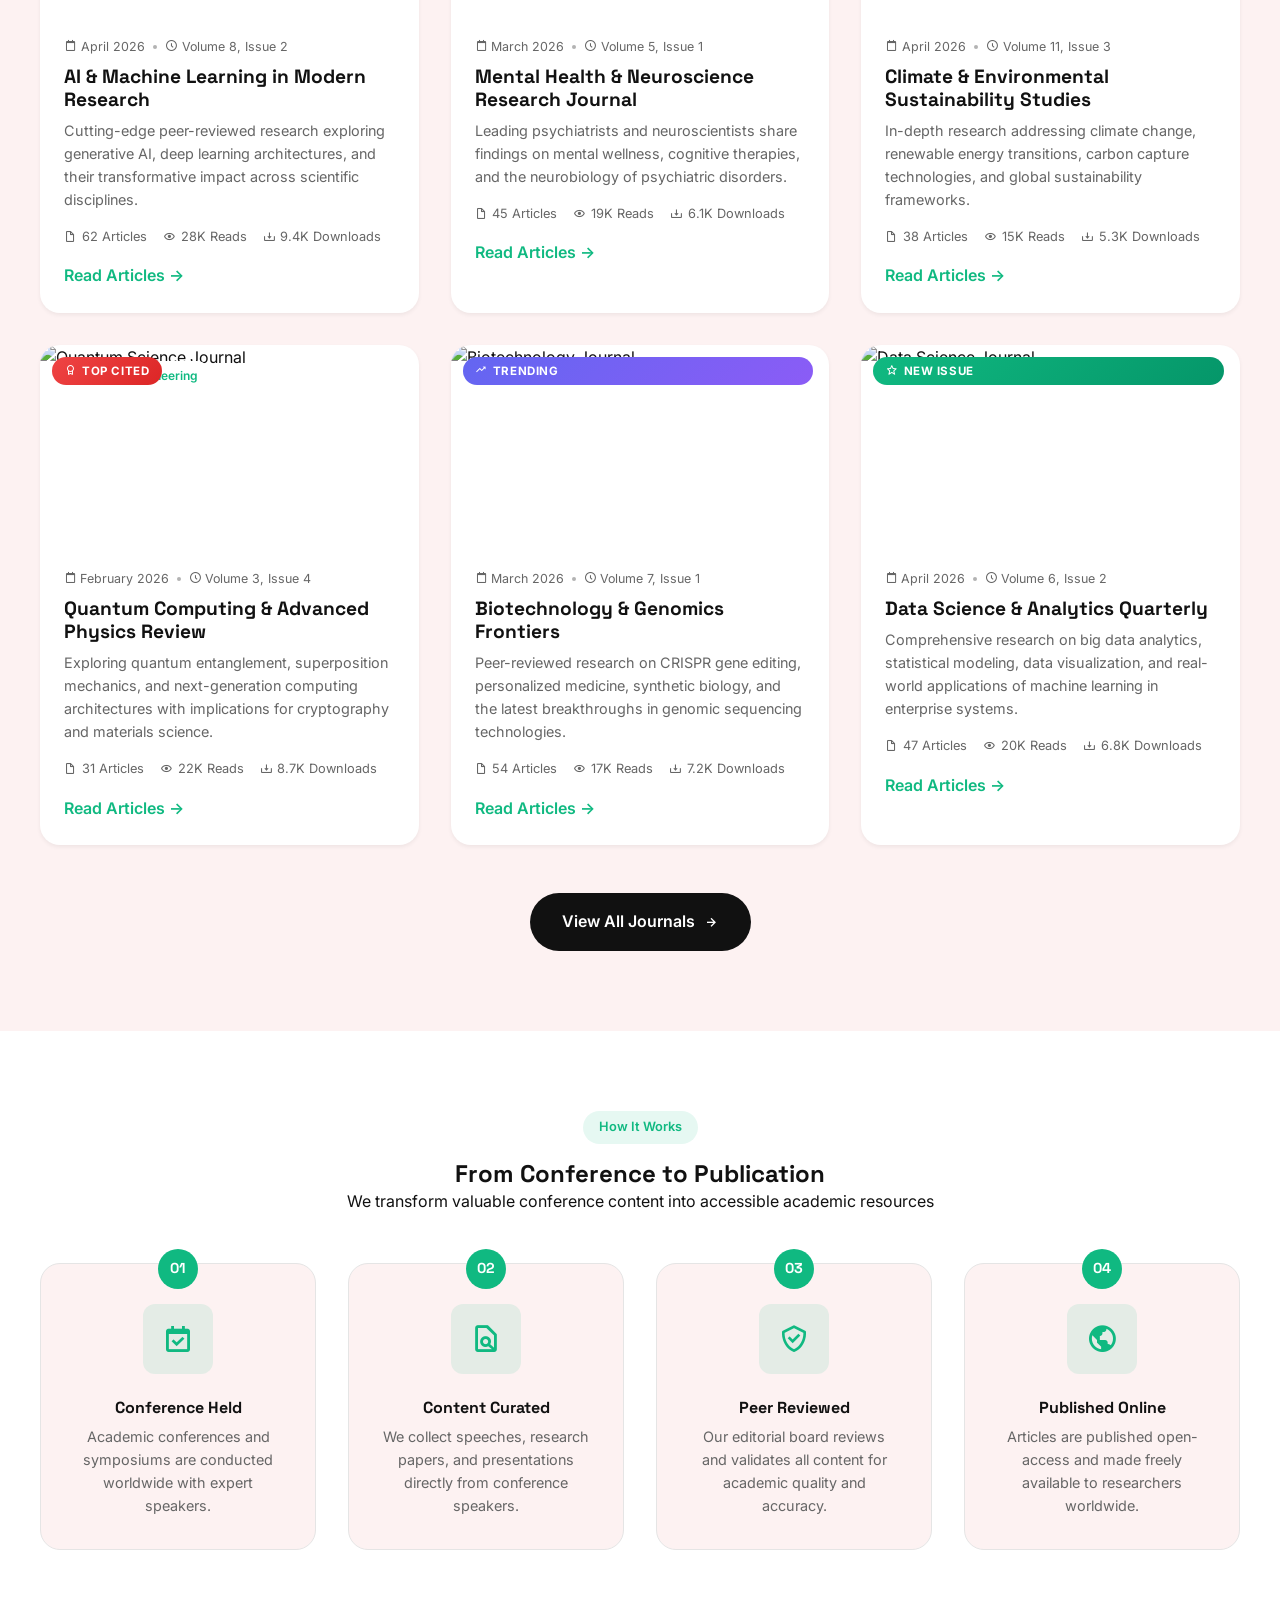
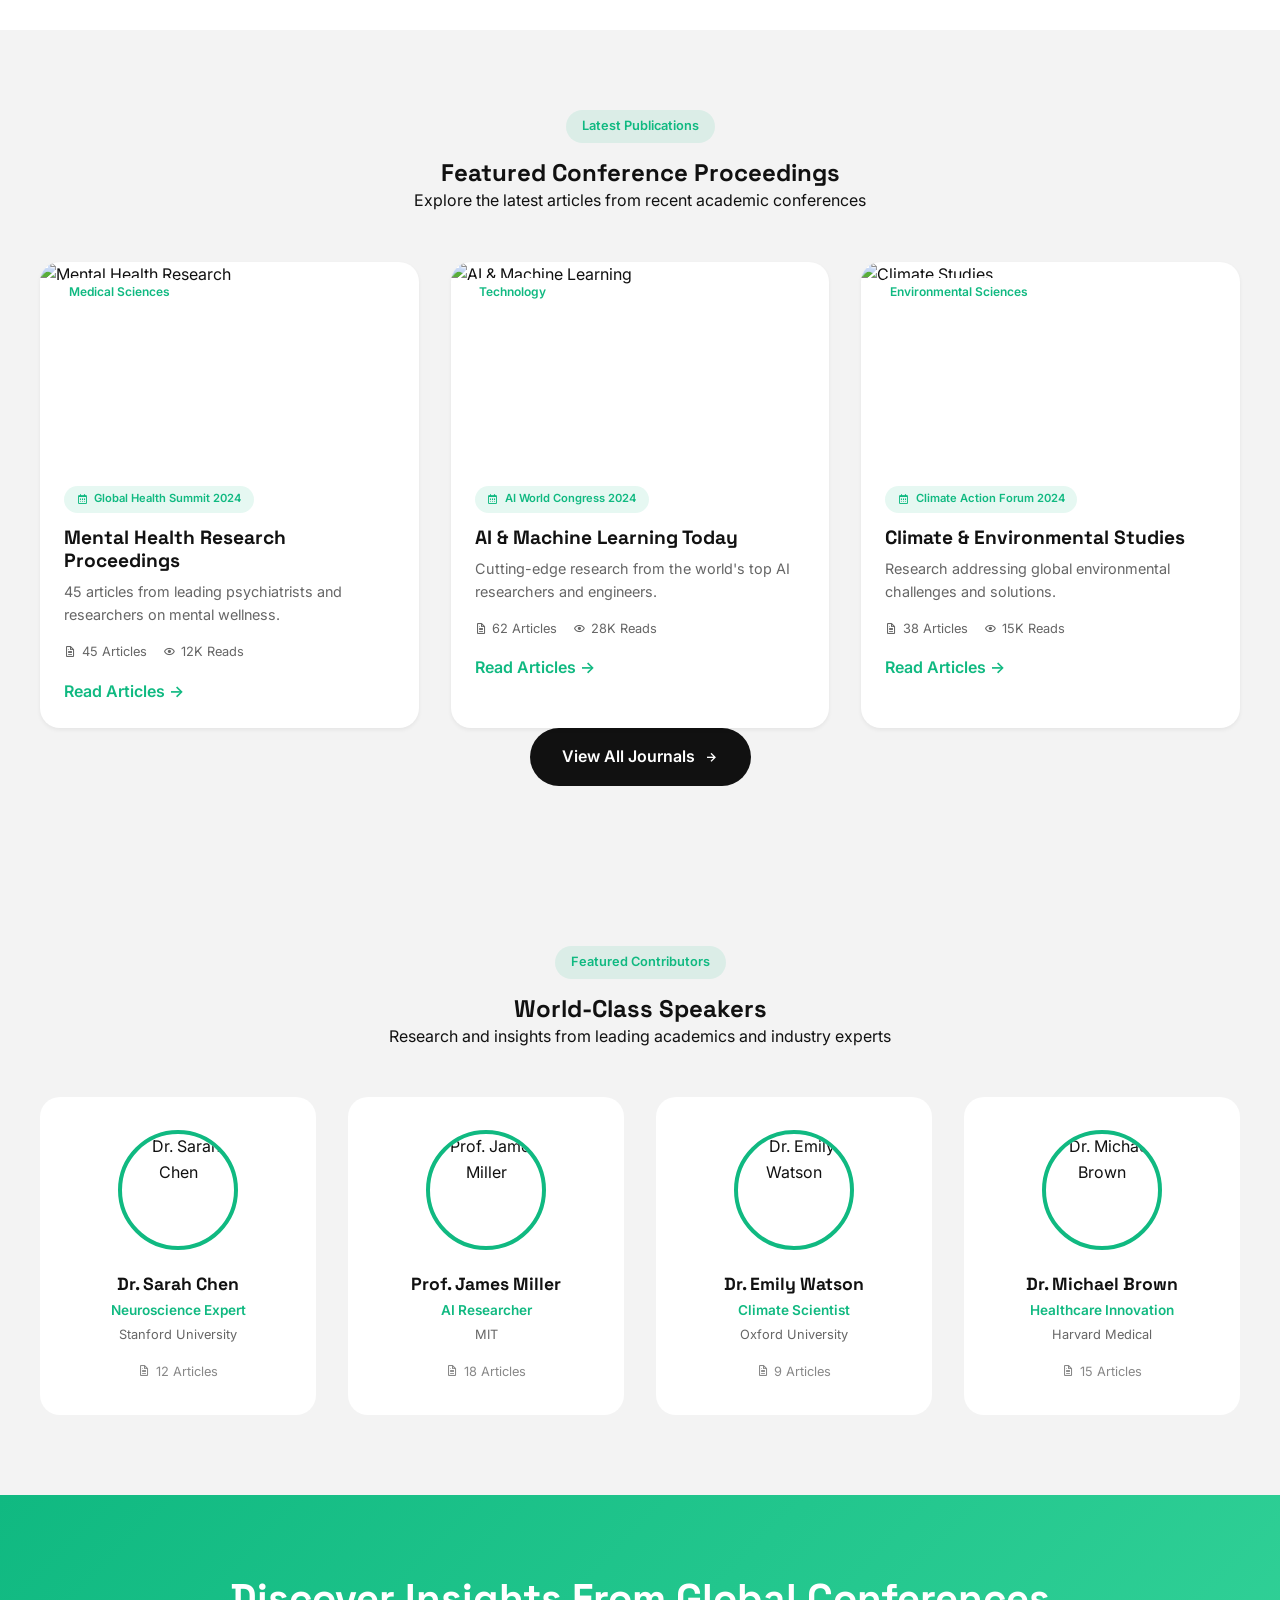
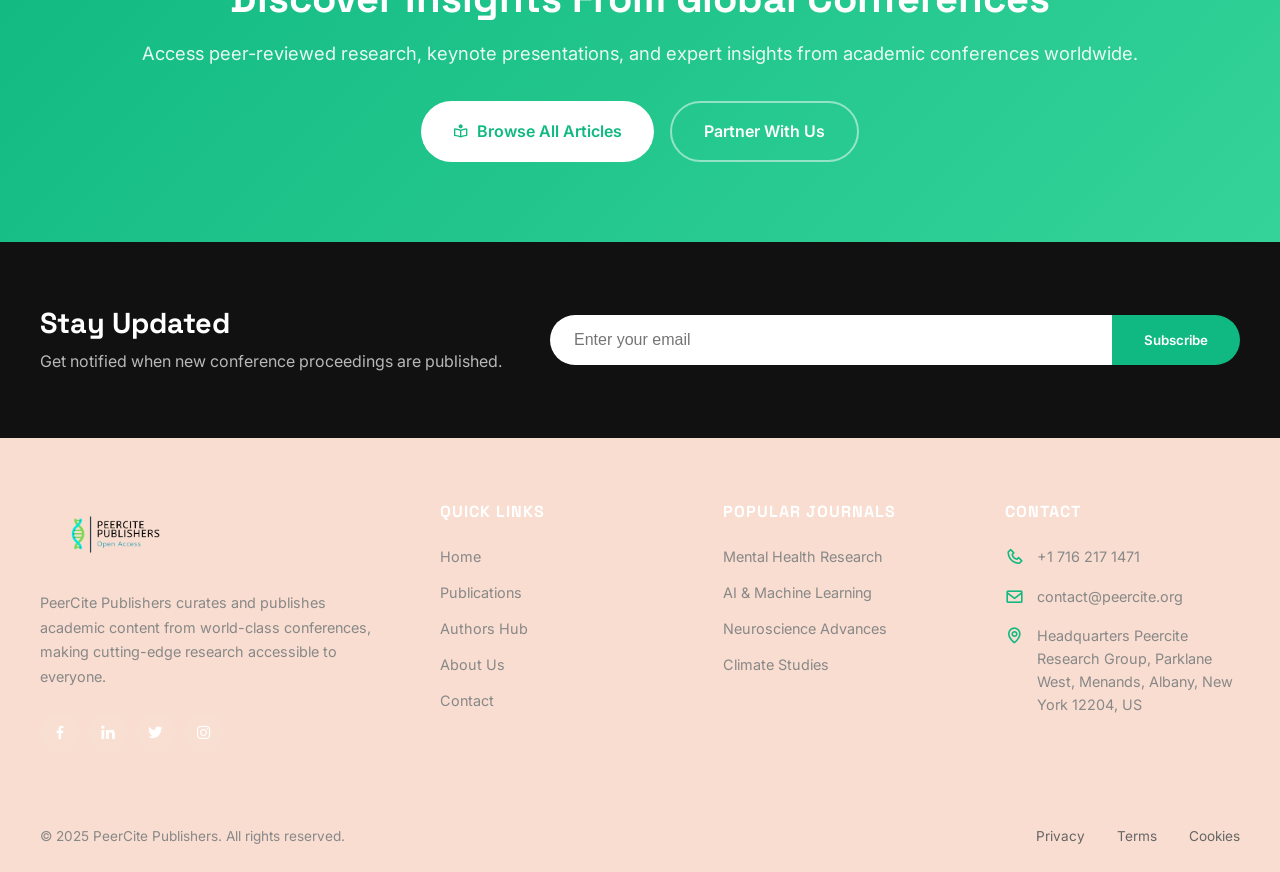
==== commit 44a7ee59: "another css and html style updated" ====
--- a/index.html
+++ b/index.html
@@ -111,63 +111,53 @@
         <div class="container">
             <a href="index.html" class="header-logo">
                 <img src="assets/images/Peercite Logo..png" alt="PeerCite Logo" class="logo-img">
-                <div class="logo-text-wrapper">
-                </div>
             </a>
-
             <nav class="desktop-nav">
                 <div class="nav-dropdown">
-                    <a href="index.html" class="nav-link active">
-                        <span>Home</span>
-                        <i class='bx bx-chevron-down'></i>
-                    </a>
-                </div>
-
+                    <a href="index.html" class="nav-link active"><span>Home</span><i class='bx bx-chevron-down'></i></a>
+                </div>
                 <div class="nav-dropdown mega-dropdown">
-                    <a href="publications.html" class="nav-link">
-                        <span>Publications</span>
-                        <!-- <span class="nav-badge"></span> -->
-                        <i class='bx bx-chevron-down'></i>
-                    </a>
+                    <a href="publications.html" class="nav-link"><span>Publications</span><span
+                            class="nav-badge">24+</span><i class='bx bx-chevron-down'></i></a>
                     <div class="dropdown-menu mega-menu">
                         <div class="mega-menu-inner">
                             <div class="mega-col">
                                 <h5 class="mega-title"><i class='bx bx-heart-circle'></i> Medical Sciences</h5>
                                 <ul class="mega-links">
-                                    <li><a href="journal.html">Mental Health Research</a></li>
-                                    <li><a href="journal.html">Neuroscience Advances</a></li>
-                                    <li><a href="journal.html">Clinical Medicine Today</a></li>
-                                    <li><a href="journal.html">Surgery & Innovation</a></li>
+                                    <li><a href="journal.html?id=mental-health">Mental Health</a></li>
+                                    <li><a href="journal.html?id=surgery-medicine">Surgery & Medicine</a></li>
+                                    <li><a href="journal.html?id=neuroscience">Neuroscience</a></li>
+                                    <li><a href="journal.html?id=cardio-biology">Cardio Biology</a></li>
                                 </ul>
                             </div>
                             <div class="mega-col">
                                 <h5 class="mega-title"><i class='bx bx-chip'></i> Technology</h5>
                                 <ul class="mega-links">
-                                    <li><a href="journal.html">AI & Machine Learning</a></li>
-                                    <li><a href="journal.html">Cybersecurity Review</a></li>
-                                    <li><a href="journal.html">Data Science Quarterly</a></li>
-                                    <li><a href="journal.html">Robotics & Automation</a></li>
+                                    <li><a href="journal.html?id=ai-machine-learning">AI & Machine Learning</a></li>
+                                    <li><a href="journal.html?id=quantum-science">Quantum Science</a></li>
+                                    <li><a href="journal.html?id=blockchain">Blockchain</a></li>
+                                    <li><a href="journal.html?id=applied-chemistry">Applied Chemistry</a></li>
                                 </ul>
                             </div>
                             <div class="mega-col">
-                                <h5 class="mega-title"><i class='bx bx-leaf'></i> Environmental</h5>
+                                <h5 class="mega-title"><i class='bx bx-leaf'></i> Environmental Sciences</h5>
                                 <ul class="mega-links">
-                                    <li><a href="journal.html">Climate Studies</a></li>
-                                    <li><a href="journal.html">Sustainability Research</a></li>
-                                    <li><a href="journal.html">Marine Biology</a></li>
-                                    <li><a href="journal.html">Ecology & Conservation</a></li>
+                                    <li><a href="journal.html?id=environmental-sciences">Climate Studies</a></li>
+                                    <li><a href="journal.html?id=environmental-sciences">Sustainability</a></li>
+                                    <li><a href="journal.html?id=environmental-sciences">Marine Biology</a></li>
+                                    <li><a href="journal.html?id=environmental-sciences">Ecology</a></li>
                                 </ul>
                             </div>
                             <div class="mega-col mega-featured">
                                 <div class="mega-featured-card">
-                                    <span class="featured-badge">Latest Issue</span>
-                                    <h4>AI in Healthcare 2024</h4>
-                                    <p>Conference proceedings from the Global Health Tech Summit.</p>
+                                    <span class="featured-badge">Featured</span>
+                                    <h4>Women's Leadership 2024</h4>
+                                    <p>Latest proceedings from the WL Conference.</p>
                                     <div class="featured-stats">
-                                        <div class="stat"><strong>45</strong><span>Articles</span></div>
-                                        <div class="stat"><strong>12K</strong><span>Reads</span></div>
+                                        <div class="stat"><strong>4</strong><span>Proceedings</span></div>
+                                        <div class="stat"><strong>24</strong><span>Journals</span></div>
                                     </div>
-                                    <a href="journal.html" class="mega-featured-btn">Read Now →</a>
+                                    <a href="journal.html?id=womens-leadership" class="mega-featured-btn">Read Now →</a>
                                 </div>
                             </div>
                         </div>
@@ -177,98 +167,52 @@
                         </div>
                     </div>
                 </div>
-
                 <div class="nav-dropdown">
-                    <a href="authors.html" class="nav-link">
-                        <span>Authors Hub</span>
-                        <i class='bx bx-chevron-down'></i>
-                    </a>
-                </div>
-
+                    <a href="authors.html" class="nav-link"><span>Authors Hub</span><i
+                            class='bx bx-chevron-down'></i></a>
+                </div>
                 <div class="nav-dropdown">
-                    <a href="about.html" class="nav-link">
-                        <span>About</span>
-                        <i class='bx bx-chevron-down'></i>
-                    </a>
+                    <a href="about.html" class="nav-link"><span>About</span><i class='bx bx-chevron-down'></i></a>
                     <div class="dropdown-menu">
                         <a href="about.html" class="dropdown-item">
                             <div class="dropdown-icon"><i class='bx bx-building-house'></i></div>
-                            <div class="dropdown-content">
-                                <span class="dropdown-title">Our Story</span>
-                                <span class="dropdown-desc">Mission & vision</span>
-                            </div>
+                            <div class="dropdown-content"><span class="dropdown-title">Our Story</span><span
+                                    class="dropdown-desc">Mission & vision</span></div>
                         </a>
                         <a href="about.html#team" class="dropdown-item">
                             <div class="dropdown-icon"><i class='bx bx-group'></i></div>
-                            <div class="dropdown-content">
-                                <span class="dropdown-title">Editorial Board</span>
-                                <span class="dropdown-desc">Meet our experts</span>
-                            </div>
+                            <div class="dropdown-content"><span class="dropdown-title">Editorial Board</span><span
+                                    class="dropdown-desc">Meet our experts</span></div>
                         </a>
-                        <a href="about.html#partners" class="dropdown-item">
-                            <div class="dropdown-icon"><i class='bx bx-handshake'></i></div>
-                            <div class="dropdown-content">
-                                <span class="dropdown-title">Partners</span>
-                                <span class="dropdown-desc">Conference organizers</span>
-                            </div>
-                        </a>
-                    </div>
-                </div>
-
+                    </div>
+                </div>
                 <div class="nav-dropdown">
-                    <a href="contact.html" class="nav-link">
-                        <span>Contact</span>
-                        <i class='bx bx-chevron-down'></i>
-                    </a>
-                    <div class="dropdown-menu">
-                        <a href="contact.html" class="dropdown-item">
-                            <div class="dropdown-icon"><i class='bx bx-envelope'></i></div>
-                            <div class="dropdown-content">
-                                <span class="dropdown-title">Get In Touch</span>
-                                <span class="dropdown-desc">Send us a message</span>
-                            </div>
-                        </a>
-                        <a href="contact.html#faq" class="dropdown-item">
-                            <div class="dropdown-icon"><i class='bx bx-help-circle'></i></div>
-                            <div class="dropdown-content">
-                                <span class="dropdown-title">FAQs</span>
-                                <span class="dropdown-desc">Common questions</span>
-                            </div>
-                        </a>
-                        <a href="contact.html#partner" class="dropdown-item">
-                            <div class="dropdown-icon"><i class='bx bx-link'></i></div>
-                            <div class="dropdown-content">
-                                <span class="dropdown-title">Partner With Us</span>
-                                <span class="dropdown-desc">For conference organizers</span>
-                            </div>
-                        </a>
-                    </div>
+                    <a href="contact.html" class="nav-link"><span>Contact</span><i class='bx bx-chevron-down'></i></a>
                 </div>
             </nav>
-
-            <!-- NEW INTEGRATED SEARCH BAR (goes in the header) -->
-            <div class="nav-controls">
-                <div class="search-autocomplete-wrapper">
-                    <div class="integrated-access-bar">
-                        <div class="search-section">
-                            <i class='bx bx-search search-icon-ui'></i>
-                            <input type="text" id="journal-search" placeholder="Search titles..."
-                                aria-label="Search journal titles" autocomplete="off">
-                        </div>
-                        <div class="access-divider"></div>
-                        <button class="nav-btn journal-articles-btn" id="header-access-btn">JOURNAL ARTICLES</button>
-                    </div>
-                    <div class="search-dropdown" id="search-dropdown"></div>
-                </div>
-            </div>
+            <div class="search-autocomplete-wrapper">
+                <div class="integrated-access-bar">
+                    <div class="search-section">
+                        <i class='bx bx-search search-icon-ui'></i>
+                        <input type="text" id="header-search" placeholder="Search journals" autocomplete="off">
+                        <div id="search-dropdown" class="search-dropdown"></div>
+                    </div>
+                </div>
+            </div>
+            <button class="hamburger" id="hamburger">
+                <span class="hamburger-line"></span><span class="hamburger-line"></span><span
+                    class="hamburger-line"></span>
+            </button>
         </div>
     </header>
 
     <!-- MOBILE MENU -->
-    <div class="mobile-overlay" id="mobile-overlay"></div>
+    <!-- <div class="mobile-overlay" id="mobile-overlay"></div>
     <div class="mobile-menu" id="mobile-menu">
         <div class="mobile-menu-header">
-            <div class="mobile-logo"><span class="logo-mark">P</span><span>PeerCite</span></div>
+            <a href="index.html" class="mobile-logo">
+                <img src="assets/images/Peercite Logo..png" alt="PeerCite Logo" style="height: 40px; width: auto;">
+            </a>
             <button class="mobile-close" id="mobile-close"><i class='bx bx-x'></i></button>
         </div>
         <div class="mobile-search">
@@ -294,9 +238,9 @@
                     <i class='bx bx-chevron-down chevron'></i>
                 </button>
                 <div class="mobile-dropdown-content">
-                    <a href="journal.html">Medical Sciences</a>
-                    <a href="journal.html">Technology</a>
-                    <a href="journal.html">Environmental</a>
+                    <a href="publications.html?filter=medical">Medical Sciences</a>
+                    <a href="publications.html?filter=science-tech">Technology</a>
+                    <a href="publications.html?filter=environmental">Environmental Sciences</a>
                     <a href="publications.html" class="view-all">View All →</a>
                 </div>
             </div>
@@ -350,10 +294,10 @@
                 <a href="#"><i class='bx bxl-instagram'></i></a>
             </div>
         </div>
-    </div>
+    </div> -->
 
     <!-- SEARCH OVERLAY -->
-    <!-- <div class="search-overlay" id="search-overlay">
+    <div class="search-overlay" id="search-overlay">
         <div class="search-overlay-inner">
             <button class="search-close" id="search-close"><i class='bx bx-x'></i></button>
             <h2>Search Articles & Journals</h2>
@@ -373,7 +317,7 @@
                 </div>
             </div>
         </div>
-    </div> -->
+    </div>
 
     <!-- ==================== HOME PAGE ==================== -->
     <div id="page-home">
@@ -474,28 +418,28 @@
                 </div>
 
                 <!-- Filter Pills -->
-                <!-- <div style="display:flex; flex-wrap:wrap; gap:0.75rem; justify-content:center; margin-bottom:2.5rem;">
-                <button class="suggestion-tag"
-                    style="background:var(--primary); color:#fff; border:none; cursor:pointer; padding:0.5rem 1.25rem; border-radius:50px; font-size:0.875rem; font-weight:600;">
-                    All
-                </button>
-                <button class="suggestion-tag"
-                    style="border:none; cursor:pointer; padding:0.5rem 1.25rem; border-radius:50px; font-size:0.875rem; background:var(--white); color:var(--gray-700); font-weight:500; box-shadow:0 1px 4px rgba(0,0,0,0.08);">
-                    Medical Sciences
-                </button>
-                <button class="suggestion-tag"
-                    style="border:none; cursor:pointer; padding:0.5rem 1.25rem; border-radius:50px; font-size:0.875rem; background:var(--white); color:var(--gray-700); font-weight:500; box-shadow:0 1px 4px rgba(0,0,0,0.08);">
-                    Technology
-                </button>
-                <button class="suggestion-tag"
-                    style="border:none; cursor:pointer; padding:0.5rem 1.25rem; border-radius:50px; font-size:0.875rem; background:var(--white); color:var(--gray-700); font-weight:500; box-shadow:0 1px 4px rgba(0,0,0,0.08);">
-                    Environmental
-                </button>
-                <button class="suggestion-tag"
-                    style="border:none; cursor:pointer; padding:0.5rem 1.25rem; border-radius:50px; font-size:0.875rem; background:var(--white); color:var(--gray-700); font-weight:500; box-shadow:0 1px 4px rgba(0,0,0,0.08);">
-                    Engineering
-                </button>
-            </div> -->
+                <div style="display:flex; flex-wrap:wrap; gap:0.75rem; justify-content:center; margin-bottom:2.5rem;">
+                    <button class="suggestion-tag"
+                        style="background:var(--primary); color:#fff; border:none; cursor:pointer; padding:0.5rem 1.25rem; border-radius:50px; font-size:0.875rem; font-weight:600;">
+                        All
+                    </button>
+                    <button class="suggestion-tag"
+                        style="border:none; cursor:pointer; padding:0.5rem 1.25rem; border-radius:50px; font-size:0.875rem; background:var(--white); color:var(--gray-700); font-weight:500; box-shadow:0 1px 4px rgba(0,0,0,0.08);">
+                        Medical Sciences
+                    </button>
+                    <button class="suggestion-tag"
+                        style="border:none; cursor:pointer; padding:0.5rem 1.25rem; border-radius:50px; font-size:0.875rem; background:var(--white); color:var(--gray-700); font-weight:500; box-shadow:0 1px 4px rgba(0,0,0,0.08);">
+                        Technology
+                    </button>
+                    <button class="suggestion-tag"
+                        style="border:none; cursor:pointer; padding:0.5rem 1.25rem; border-radius:50px; font-size:0.875rem; background:var(--white); color:var(--gray-700); font-weight:500; box-shadow:0 1px 4px rgba(0,0,0,0.08);">
+                        Environmental
+                    </button>
+                    <button class="suggestion-tag"
+                        style="border:none; cursor:pointer; padding:0.5rem 1.25rem; border-radius:50px; font-size:0.875rem; background:var(--white); color:var(--gray-700); font-weight:500; box-shadow:0 1px 4px rgba(0,0,0,0.08);">
+                        Engineering
+                    </button>
+                </div>
 
                 <!-- Trending Journal Cards Grid -->
                 <div class="journals-grid">
@@ -507,19 +451,17 @@
                                 alt="AI & Machine Learning Journal" loading="lazy">
                             <span class="journal-category">Technology</span>
                             <!-- Trending Badge -->
-                            <span class="conf-badge"
-                                style="position:absolute; top:0.75rem; left:0.75rem; background:linear-gradient(135deg,#6366f1,#8b5cf6); color:#fff; padding:0.3rem 0.8rem; border-radius:50px; font-size:0.72rem; font-weight:700; letter-spacing:0.05em; display:flex; align-items:center; gap:0.3rem;">
+                            <span class="badge-tag badge-trending">
                                 <i class='bx bx-trending-up'></i> TRENDING
                             </span>
                         </div>
                         <div class="journal-content">
-                            <div style="display:flex; align-items:center; gap:0.5rem; margin-bottom:0.5rem;">
-                                <span style="font-size:0.78rem; color:var(--gray-500);">
+                            <div class="journal-meta-top">
+                                <span class="journal-date">
                                     <i class='bx bx-calendar-alt'></i> April 2026
                                 </span>
-                                <span
-                                    style="width:4px; height:4px; border-radius:50%; background:var(--gray-300);"></span>
-                                <span style="font-size:0.78rem; color:var(--gray-500);">
+                                <span class="meta-dot"></span>
+                                <span class="journal-issue">
                                     <i class='bx bx-time-five'></i> Volume 8, Issue 2
                                 </span>
                             </div>
@@ -541,19 +483,17 @@
                             <img src="https://images.unsplash.com/photo-1559757175-5700dde675bc?w=600&h=400&fit=crop"
                                 alt="Mental Health Research Journal" loading="lazy">
                             <span class="journal-category">Medical Sciences</span>
-                            <span class="conf-badge"
-                                style="position:absolute; top:0.75rem; left:0.75rem; background:linear-gradient(135deg,#10b981,#059669); color:#fff; padding:0.3rem 0.8rem; border-radius:50px; font-size:0.72rem; font-weight:700; letter-spacing:0.05em; display:flex; align-items:center; gap:0.3rem;">
+                            <span class="badge-tag badge-new">
                                 <i class='bx bx-star'></i> NEW ISSUE
                             </span>
                         </div>
                         <div class="journal-content">
-                            <div style="display:flex; align-items:center; gap:0.5rem; margin-bottom:0.5rem;">
-                                <span style="font-size:0.78rem; color:var(--gray-500);">
+                            <div class="journal-meta-top">
+                                <span class="journal-date">
                                     <i class='bx bx-calendar-alt'></i> March 2026
                                 </span>
-                                <span
-                                    style="width:4px; height:4px; border-radius:50%; background:var(--gray-300);"></span>
-                                <span style="font-size:0.78rem; color:var(--gray-500);">
+                                <span class="meta-dot"></span>
+                                <span class="journal-issue">
                                     <i class='bx bx-time-five'></i> Volume 5, Issue 1
                                 </span>
                             </div>
@@ -574,20 +514,18 @@
                         <div class="journal-image">
                             <img src="https://images.unsplash.com/photo-1470071459604-3b5ec3a7fe05?w=600&h=400&fit=crop"
                                 alt="Climate & Environmental Studies Journal" loading="lazy">
-                            <span class="journal-category">Environmental</span>
-                            <span class="conf-badge"
-                                style="position:absolute; top:0.75rem; left:0.75rem; background:linear-gradient(135deg,#f59e0b,#d97706); color:#fff; padding:0.3rem 0.8rem; border-radius:50px; font-size:0.72rem; font-weight:700; letter-spacing:0.05em; display:flex; align-items:center; gap:0.3rem;">
+                            <span class="journal-category">Environmental Sciences</span>
+                            <span class="badge-tag badge-hot">
                                 <i class='bx bx-trending-up'></i> HOT
                             </span>
                         </div>
                         <div class="journal-content">
-                            <div style="display:flex; align-items:center; gap:0.5rem; margin-bottom:0.5rem;">
-                                <span style="font-size:0.78rem; color:var(--gray-500);">
+                            <div class="journal-meta-top">
+                                <span class="journal-date">
                                     <i class='bx bx-calendar-alt'></i> April 2026
                                 </span>
-                                <span
-                                    style="width:4px; height:4px; border-radius:50%; background:var(--gray-300);"></span>
-                                <span style="font-size:0.78rem; color:var(--gray-500);">
+                                <span class="meta-dot"></span>
+                                <span class="journal-issue">
                                     <i class='bx bx-time-five'></i> Volume 11, Issue 3
                                 </span>
                             </div>
@@ -609,8 +547,7 @@
                             <img src="https://images.unsplash.com/photo-1507413245164-6160d8298b31?w=600&h=400&fit=crop"
                                 alt="Quantum Science Journal" loading="lazy">
                             <span class="journal-category">Physics & Engineering</span>
-                            <span class="conf-badge"
-                                style="position:absolute; top:0.75rem; left:0.75rem; background:linear-gradient(135deg,#ef4444,#dc2626); color:#fff; padding:0.3rem 0.8rem; border-radius:50px; font-size:0.72rem; font-weight:700; letter-spacing:0.05em; display:flex; align-items:center; gap:0.3rem;">
+                            <span class="badge-tag badge-top">
                                 <i class='bx bx-award'></i> TOP CITED
                             </span>
                         </div>
@@ -806,7 +743,7 @@
                         <div class="journal-image">
                             <img src="https://images.unsplash.com/photo-1470071459604-3b5ec3a7fe05?w=400&h=300&fit=crop"
                                 alt="Climate Studies" loading="lazy">
-                            <span class="journal-category">Environmental</span>
+                            <span class="journal-category">Environmental Sciences</span>
                         </div>
                         <div class="journal-content">
                             <span class="conference-badge"><i class='bx bx-calendar'></i> Climate Action Forum
--- a/style.css
+++ b/style.css
@@ -837,22 +837,18 @@
 }
 
 /* ==================== MAIN HEADER ==================== */
-.main-header {
+/* .main-header {
     position: sticky;
     top: 0;
-    z-index: 100;
-
     background: rgb(255, 255, 255);
-
-    /* background: rgb(191, 243, 199); */
     backdrop-filter: blur(20px);
     border-bottom: 1px solid rgba(0, 0, 0, 0.05);
     transition: var(--transition);
-}
-
-.main-header.scrolled {
+} */
+
+/* .main-header.scrolled {
     box-shadow: var(--shadow-md);
-}
+} */
 
 .main-header .container {
     display: flex;
@@ -1084,13 +1080,13 @@
 }
 
 /* Header Actions */
-.header-actions {
+/* .header-actions {
     display: flex;
     align-items: center;
     gap: 0.5rem;
-}
-
-.header-icon-btn {
+} */
+
+/* .header-icon-btn {
     width: 44px;
     height: 44px;
     display: flex;
@@ -1098,12 +1094,12 @@
     justify-content: center;
     border-radius: var(--radius-full);
     font-size: 1.2rem;
-}
-
-.header-icon-btn:hover {
+} */
+
+/* .header-icon-btn:hover {
     background: var(--gray-100);
     color: var(--primary);
-}
+} */
 
 /* Hamburger */
 .hamburger {
@@ -1116,7 +1112,7 @@
 .hamburger-line {
     width: 24px;
     height: 2px;
-    background: var(--dark);
+    background: #111;
     transition: var(--transition);
 }
 
@@ -1133,81 +1129,113 @@
 }
 
 /* ==================== SEARCH OVERLAY ==================== */
+.search-overlay {
+    position: fixed;
+    inset: 0;
+    background: rgba(10, 10, 10, 0.98);
+    backdrop-filter: blur(15px);
+    z-index: 10000;
+    display: flex;
+    align-items: center;
+    justify-content: center;
+    opacity: 0;
+    visibility: hidden;
+    transition: all 0.4s cubic-bezier(0.4, 0, 0.2, 1);
+}
+
+.search-overlay.active {
+    opacity: 1;
+    visibility: visible;
+}
+
+.search-overlay-inner {
+    width: 90%;
+    max-width: 800px;
+    position: relative;
+    text-align: center;
+    color: white;
+}
+
+.search-close {
+    position: absolute;
+    top: -60px;
+    right: 0;
+    font-size: 2.5rem;
+    color: white;
+    background: transparent;
+    cursor: pointer;
+}
+
+.search-overlay-inner h2 {
+    color: white;
+    margin-bottom: 2rem;
+    font-size: 2rem;
+}
+
+.search-input-group {
+    position: relative;
+    margin-bottom: 3rem;
+}
+
+.search-input-group input {
+    width: 100%;
+    background: transparent;
+    border: none;
+    border-bottom: 2px solid rgba(255, 255, 255, 0.2);
+    padding: 1rem 0;
+    font-size: 1.5rem;
+    color: white;
+    transition: border-color 0.3s ease;
+}
+
+.search-input-group input:focus {
+    outline: none;
+    border-color: var(--primary);
+}
+
+.search-input-group i {
+    position: absolute;
+    right: 0;
+    top: 50%;
+    transform: translateY(-50%);
+    font-size: 1.5rem;
+    color: var(--primary);
+}
+
+.search-trending span {
+    display: block;
+    margin-bottom: 1rem;
+    font-size: 0.9rem;
+    color: var(--gray-400);
+}
+
+.trending-tags {
+    display: flex;
+    justify-content: center;
+    gap: 1rem;
+    flex-wrap: wrap;
+}
+
+.trending-tags a {
+    padding: 0.5rem 1.2rem;
+    background: rgba(255, 255, 255, 0.1);
+    border-radius: var(--radius-full);
+    font-size: 0.85rem;
+    transition: all 0.3s ease;
+}
+
+.trending-tags a:hover {
+    background: var(--primary);
+    color: white;
+}
+
 /* =====================================================
-   NEW SEARCH BAR & OVERLAY STYLES
+   ENHANCED SEARCH DROPDOWN STYLES
    ===================================================== */
-
-/* 1. Header Search Bar Styling */
-.nav-controls {
-    flex-grow: 1;
-    max-width: 500px;
-    margin: 0 2rem;
-}
-
-.integrated-access-bar {
-    display: flex;
-    align-items: center;
-    background: var(--bg);
-    border: 1px solid var(--border-color);
-    border-radius: var(--radius-full);
-    padding: 0.25rem;
-    padding-left: 1rem;
-    box-shadow: var(--shadow-sm);
-    cursor: pointer;
-    transition: all var(--transition);
-}
-
-.integrated-access-bar:hover {
-    border-color: var(--primary);
-    box-shadow: 0 0 0 3px rgba(16, 185, 129, 0.1);
-}
-
-.search-section {
-    display: flex;
-    align-items: center;
-    flex-grow: 1;
-}
-
-.search-icon-ui {
-    color: var(--slate);
-    font-size: 1.2rem;
-}
-
-#journal-search-trigger {
-    width: 100%;
-    border: none;
-    background: transparent;
-    outline: none;
-    padding: 0.6rem 0.8rem;
-    font-size: 0.95rem;
-    color: var(--slate-dark);
-    cursor: pointer;
-}
-
-#journal-search-trigger::placeholder {
-    color: var(--slate);
-}
-
-.access-divider {
-    width: 1px;
-    height: 24px;
-    background: var(--border-color);
-    margin: 0 0.5rem;
-}
-
-.nav-btn.journal-articles-btn {
-    background: var(--primary-light);
-    color: var(--primary);
-    border-radius: var(--radius-full);
-    padding: 0.5rem 1rem;
-    font-size: 0.8rem;
-    font-weight: 600;
-    letter-spacing: 0.5px;
-    white-space: nowrap;
-}
 
 .search-autocomplete-wrapper {
     position: relative;
+    width: 100%;
 }
 
 .search-dropdown {
@@ -1215,23 +1243,23 @@
     top: calc(100% + 8px);
     left: 0;
     right: 0;
-    background: rgba(255, 255, 255, 0.97);
-    backdrop-filter: blur(20px);
-    border: 1px solid rgba(0, 0, 0, 0.08);
+    background: #ffffff;
+    border: 1px solid rgba(0, 0, 0, 0.1);
     border-radius: 12px;
-    box-shadow: 0 12px 40px rgba(0, 0, 0, 0.12);
-    z-index: 2000;
+    box-shadow: 0 12px 40px rgba(0, 0, 0, 0.15);
+    z-index: 9999;
+    /* Increased z-index */
     overflow: hidden;
-    max-height: 320px;
+    max-height: 400px;
     overflow-y: auto;
     display: none;
-    animation: dropdownFadeIn 0.2s ease;
-}
-
-@keyframes dropdownFadeIn {
+    animation: dropdownSlideIn 0.2s ease;
+}
+
+@keyframes dropdownSlideIn {
     from {
         opacity: 0;
-        transform: translateY(-6px);
+        transform: translateY(-10px);
     }
 
     to {
@@ -1244,14 +1272,15 @@
     display: block;
 }
 
+/* Dropdown Items */
 .dropdown-item {
     display: flex;
     align-items: center;
-    gap: 0.8rem;
-    padding: 0.75rem 1.2rem;
+    gap: 1rem;
+    padding: 1rem 1.25rem;
     cursor: pointer;
-    transition: background 0.15s ease;
-    border-bottom: 1px solid rgba(0, 0, 0, 0.04);
+    transition: background 0.2s ease;
+    border-bottom: 1px solid rgba(0, 0, 0, 0.05);
 }
 
 .dropdown-item:last-child {
@@ -1264,47 +1293,120 @@
 }
 
 .dropdown-item-icon {
-    font-size: 1rem;
+    font-size: 1.5rem;
     color: #10B981;
     flex-shrink: 0;
 }
 
 .dropdown-item-text {
-    display: flex;
-    flex-direction: column;
-    gap: 0.1rem;
+    flex: 1;
     min-width: 0;
 }
 
 .dropdown-item-title {
-    font-size: 0.82rem;
+    font-size: 0.95rem;
     font-weight: 600;
-    color: var(--text-main);
+    color: #111;
     white-space: nowrap;
     overflow: hidden;
     text-overflow: ellipsis;
+    margin-bottom: 0.25rem;
 }
 
 .dropdown-item-title mark {
-    background: transparent;
-    color: #10B981;
+    background: rgba(16, 185, 129, 0.2);
+    color: #059669;
     font-weight: 700;
+    padding: 0 2px;
+    border-radius: 2px;
 }
 
 .dropdown-item-category {
-    font-size: 0.72rem;
-    color: var(--text-muted);
+    font-size: 0.8rem;
+    color: #888;
     text-transform: uppercase;
     letter-spacing: 0.5px;
 }
 
+/* No Results State */
 .dropdown-no-results {
-    padding: 1.2rem;
+    padding: 2rem 1.5rem;
     text-align: center;
-    color: var(--text-muted);
-    font-size: 0.85rem;
-}
-
+    color: #888;
+}
+
+.dropdown-no-results i {
+    font-size: 2.5rem;
+    color: #ccc;
+    display: block;
+    margin-bottom: 0.75rem;
+}
+
+.dropdown-no-results p {
+    font-size: 0.9rem;
+    margin: 0;
+}
+
+.dropdown-no-results strong {
+    color: #10B981;
+}
+
+/* Custom Scrollbar */
+.search-dropdown::-webkit-scrollbar {
+    width: 6px;
+}
+
+.search-dropdown::-webkit-scrollbar-track {
+    background: #f1f1f1;
+}
+
+.search-dropdown::-webkit-scrollbar-thumb {
+    background: #10B981;
+    border-radius: 3px;
+}
+
+.search-dropdown::-webkit-scrollbar-thumb:hover {
+    background: #059669;
+}
+
+/* Mobile Responsive */
+@media (max-width: 768px) {
+    .search-dropdown {
+        max-height: 300px;
+        border-radius: 8px;
+        box-shadow: 0 8px 30px rgba(0, 0, 0, 0.2);
+    }
+
+    .dropdown-item {
+        padding: 0.875rem 1rem;
+    }
+
+    .dropdown-item-title {
+        font-size: 0.875rem;
+        white-space: normal;
+        overflow: visible;
+        text-overflow: initial;
+    }
+
+    .dropdown-item-icon {
+        font-size: 1.3rem;
+    }
+}
+
+@media (max-width: 480px) {
+    .search-dropdown {
+        max-height: 250px;
+    }
+
+    .dropdown-item {
+        padding: 0.75rem;
+        gap: 0.75rem;
+    }
+
+    .dropdown-no-results {
+        padding: 1.5rem 1rem;
+    }
+}
 
 /* ==================== MOBILE MENU ==================== */
 .mobile-overlay {
@@ -1326,16 +1428,17 @@
 .mobile-menu {
     position: fixed;
     top: 0;
-    right: -100%;
-    width: 90%;
-    max-width: 400px;
+    right: -350px;
+    width: 85%;
+    max-width: 350px;
     height: 100vh;
     background: var(--white);
-    z-index: 500;
+    z-index: 2100;
     overflow-y: auto;
     transition: right 0.4s ease;
     display: flex;
     flex-direction: column;
+    box-shadow: -10px 0 30px rgba(0, 0, 0, 0.1);
 }
 
 .mobile-menu.active {
@@ -1882,14 +1985,14 @@
     margin-bottom: 1rem;
 }
 
-.section-header h2 {
+/* .section-header h2 {
     font-size: 2.5rem;
     margin-bottom: 1rem;
 }
 
 .section-header p {
     color: var(--gray-500);
-}
+} */
 
 /* ==================== FEATURED JOURNALS ==================== */
 .featured-section {
@@ -3159,7 +3262,7 @@
 }
 
 /* ==================== HEADER PRIMARY BUTTON ==================== */
-.btn-primary-header {
+/* .btn-primary-header {
     display: flex;
     align-items: center;
     gap: 0.5rem;
@@ -3178,7 +3281,7 @@
     color: var(--white);
     transform: translateY(-2px);
     box-shadow: 0 8px 25px rgba(16, 185, 129, 0.3);
-}
+} */
 
 /* Mobile CTA */
 .btn-mobile-cta {
@@ -4635,9 +4738,9 @@
     }
 
     /* Hero Slider */
-    .hero-slider {
+    /* .hero-slider {
         height: 300px;
-    }
+    } */
 
     .hero-content {
         padding: 1.5rem 1rem;
@@ -5326,158 +5429,7 @@
         font-size: 16px !important;
     }
 }
-/* =====================================================
-   HORIZONTAL SCROLL FIX - NO OVERFLOW ON ANY DEVICE
-   ===================================================== */
-
-/* ==================== GLOBAL OVERFLOW PREVENTION ==================== */
-html {
-    overflow-x: hidden;
-    width: 100%;
-    position: relative;
-}
-
-body {
-    overflow-x: hidden;
-    width: 100%;
-    position: relative;
-    max-width: 100vw;
-}
-
-/* Prevent all containers from causing overflow */
-* {
-    max-width: 100%;
-}
-
-.container {
-    overflow-x: hidden;
-    max-width: 100%;
-    width: 100%;
-}
-
-/* ==================== PRELOADER FIXES ==================== */
-.preloader {
-    overflow: hidden;
-    width: 100vw;
-    max-width: 100%;
-}
-
-.preloader-scene,
-.particles-bg,
-.floating-icons {
-    max-width: 100vw;
-    overflow: hidden;
-}
-
-.globe-container {
-    max-width: 90vw;
-    margin: 0 auto;
-}
-
-@media (max-width: 768px) {
-    .orbit-ring.ring-1,
-    .orbit-ring.ring-2,
-    .orbit-ring.ring-3 {
-        display: none; /* Hide orbit rings that cause overflow on mobile */
-    }
-    
-    .floating-icons {
-        display: none; /* Already set but ensuring */
-    }
-}
-
-/* ==================== HEADER FIXES ==================== */
-.top-bar,
-.main-header {
-    overflow-x: hidden;
-    max-width: 100vw;
-}
-
-.top-bar .container,
-.main-header .container {
-    overflow-x: hidden;
-    width: 100%;
-    max-width: 100%;
-}
-
-/* Navigation Controls */
-.nav-controls {
-    overflow: hidden;
-    max-width: 100%;
-}
-
-.integrated-access-bar {
-    max-width: 100%;
-}
-
-@media (max-width: 768px) {
-    .top-bar .container {
-        padding: 0 1rem;
-    }
-    
-    .main-header .container {
-        padding: 0.3rem 1rem;
-    }
-    
-    .header-actions {
-        flex-shrink: 0;
-    }
-}
-
-/* ==================== HERO SLIDER FIXES ==================== */
-/* .hero-slider {
-    overflow: hidden;
-    max-width: 100vw;
-    width: 100%;
-} */
-
-/* .hero-slides-wrapper {
-    max-width: 100%;
-    overflow: hidden;
-} */
-/* 
-.hero-slide {
-    max-width: 100vw;
-    width: 100%;
-} */
-
-.hero-content {
-    max-width: 100%;
-    padding: 2rem 1rem;
-    box-sizing: border-box;
-}
-
-.hero-content h2 {
-    word-wrap: break-word;
-    overflow-wrap: break-word;
-    hyphens: auto;
-}
-
-@media (max-width: 768px) {
-    .hero-arrow {
-        position: absolute;
-    }
-    
-    .hero-prev {
-        left: 0.5rem;
-    }
-    
-    .hero-next {
-        right: 0.5rem;
-    }
-    
-    .hero-buttons {
-        width: 100%;
-        padding: 0 1rem;
-        box-sizing: border-box;
-    }
-    
-    .btn-hero-primary,
-    .btn-hero-secondary {
-        max-width: 100%;
-        box-sizing: border-box;
-    }
-}
+
 
 /* ==================== STATS SECTION FIXES ==================== */
 .stats-section {
@@ -5600,24 +5552,27 @@
     width: 100%;
     overflow-x: auto;
     -webkit-overflow-scrolling: touch;
-    scrollbar-width: none; /* Firefox */
-    -ms-overflow-style: none; /* IE/Edge */
+    scrollbar-width: none;
+    /* Firefox */
+    -ms-overflow-style: none;
+    /* IE/Edge */
 }
 
 .filter-categories::-webkit-scrollbar {
-    display: none; /* Chrome/Safari */
+    display: none;
+    /* Chrome/Safari */
 }
 
 @media (max-width: 768px) {
     .filter-bar {
         padding: 0 0.5rem;
     }
-    
+
     .filter-categories {
         justify-content: flex-start;
         padding: 0.5rem 0;
     }
-    
+
     .filter-btn {
         white-space: nowrap;
         flex-shrink: 0;
@@ -5748,18 +5703,18 @@
         max-width: 300px;
         margin: 0 auto;
     }
-    
+
     .journal-metrics {
         gap: 1rem;
         justify-content: center;
     }
-    
+
     .journal-actions {
         gap: 0.75rem;
         flex-direction: column;
         align-items: stretch;
     }
-    
+
     .journal-actions .btn-hero-primary,
     .journal-actions .btn-hero-secondary {
         width: 100%;
@@ -5796,7 +5751,7 @@
         padding: 0 1rem;
         box-sizing: border-box;
     }
-    
+
     .proceeding-badge-wrap {
         flex-wrap: wrap;
     }
@@ -5880,7 +5835,7 @@
         width: 100%;
         max-width: calc(100vw - 2rem);
     }
-    
+
     .mega-menu-inner {
         grid-template-columns: 1fr;
     }
@@ -5896,7 +5851,16 @@
 }
 
 /* ==================== TEXT OVERFLOW PREVENTION ==================== */
-h1, h2, h3, h4, h5, h6, p, span, a, li {
+h1,
+h2,
+h3,
+h4,
+h5,
+h6,
+p,
+span,
+a,
+li {
     word-wrap: break-word;
     overflow-wrap: break-word;
     hyphens: auto;
@@ -5910,24 +5874,25 @@
 
 /* ==================== MOBILE SPECIFIC OVERFLOW FIXES ==================== */
 @media (max-width: 768px) {
+
     /* Ensure all sections are contained */
     section {
         overflow-x: hidden;
         max-width: 100vw;
     }
-    
+
     /* Container padding adjustment */
     .container {
         padding-left: 1rem;
         padding-right: 1rem;
     }
-    
+
     /* Remove negative margins that might cause overflow */
     * {
         margin-left: 0 !important;
         margin-right: 0 !important;
     }
-    
+
     /* Fix for flex items */
     .hero-buttons,
     .cta-buttons,
@@ -5938,7 +5903,7 @@
         margin-left: 0 !important;
         margin-right: 0 !important;
     }
-    
+
     /* Button fixes */
     .btn-hero-primary,
     .btn-hero-secondary,
@@ -5954,6 +5919,7 @@
 
 /* ==================== SMALL MOBILE SPECIFIC (480px) ==================== */
 @media (max-width: 480px) {
+
     /* Force maximum container constraint */
     .container {
         max-width: 100vw;
@@ -5961,17 +5927,17 @@
         padding-right: 0.875rem;
         overflow-x: hidden;
     }
-    
+
     /* Hero content specific */
     .hero-content {
         padding: 1.5rem 0.875rem;
     }
-    
+
     /* Page hero specific */
     .page-hero-content {
         padding: 0 0.875rem;
     }
-    
+
     /* All cards padding adjustment */
     .journal-card,
     .publication-card,
@@ -5980,7 +5946,7 @@
     .guideline-card {
         padding: 1rem 0.875rem;
     }
-    
+
     /* Form inputs */
     .form-group input,
     .form-group select,
@@ -5989,7 +5955,8 @@
     .filter-search input {
         width: 100%;
         max-width: 100%;
-        font-size: 16px; /* Prevent zoom on iOS */
+        font-size: 16px;
+        /* Prevent zoom on iOS */
     }
 }
 
@@ -5999,7 +5966,7 @@
         max-height: 70vh;
         overflow: hidden;
     } */
-    
+
     .hero-content {
         padding: 1rem;
     }
@@ -6025,16 +5992,17 @@
 
 /* ==================== SAFETY NET - FORCE CONSTRAINT ==================== */
 @media (max-width: 768px) {
+
     /* Absolutely force everything to stay within viewport */
     * {
         max-width: 100vw !important;
     }
-    
+
     /* Exception for properly contained elements */
-    .container > *,
-    .hero-content > *,
-    .page-hero-content > *,
-    section > .container > * {
+    .container>*,
+    .hero-content>*,
+    .page-hero-content>*,
+    section>.container>* {
         max-width: 100% !important;
     }
 }
@@ -6050,3 +6018,1622 @@
         outline: 2px solid blue;
     }
 } */
+/* =====================================================
+   Z-INDEX FIX - PREVENT HERO SLIDER OVERLAP
+   ===================================================== */
+
+/* ==================== HEADER Z-INDEX ==================== */
+.top-bar {
+    position: relative;
+    z-index: 200;
+}
+
+.main-header {
+    position: sticky;
+    top: 0;
+    z-index: 1000;
+    /* Increased from 100 */
+    background: rgb(255, 255, 255);
+    backdrop-filter: blur(20px);
+    border-bottom: 1px solid rgba(0, 0, 0, 0.05);
+}
+
+/* ==================== DROPDOWN MENUS Z-INDEX ==================== */
+.dropdown-menu {
+    position: absolute;
+    z-index: 2000;
+    /* Higher than header */
+}
+
+.mega-menu {
+    z-index: 2000;
+    /* Higher than header */
+}
+
+/* Search Dropdown */
+.search-dropdown {
+    position: absolute;
+    z-index: 9999;
+    /* Highest priority */
+}
+
+.search-autocomplete-wrapper {
+    position: relative;
+    z-index: 100;
+}
+
+/* ==================== HERO SLIDER Z-INDEX ==================== */
+/* .hero-slider {
+    position: relative;
+    z-index: 1; 
+    width: 100%;
+    height: 400px;
+    overflow: hidden;
+    margin-bottom: 0;
+}
+
+.hero-slide {
+    position: relative;
+    z-index: 1; 
+}
+
+.hero-slide::before {
+    position: absolute;
+    z-index: 2;
+} */
+
+.hero-content {
+    position: relative;
+    z-index: 3;
+}
+
+.hero-arrow {
+    position: absolute;
+    z-index: 10;
+    /* Above content but below header */
+}
+
+.hero-dots {
+    position: absolute;
+    z-index: 10;
+}
+
+/* ==================== MOBILE MENU Z-INDEX ==================== */
+.mobile-overlay {
+    position: fixed;
+    z-index: 2000;
+}
+
+.mobile-menu {
+    position: fixed;
+    z-index: 2100;
+}
+
+/* ==================== PRELOADER Z-INDEX ==================== */
+.preloader {
+    position: fixed;
+    z-index: 99999;
+    /* Highest - covers everything */
+}
+
+/* ==================== BACK TO TOP Z-INDEX ==================== */
+.back-to-top {
+    position: fixed;
+    z-index: 100;
+}
+
+/* ==================== ENSURE PROPER STACKING ==================== */
+/* Create stacking context for header */
+.main-header .container {
+    position: relative;
+    z-index: 1;
+}
+
+/* Navigation dropdowns */
+.nav-dropdown {
+    position: relative;
+    z-index: auto;
+}
+
+.nav-dropdown:hover .dropdown-menu {
+    z-index: 2000;
+}
+
+/* ==================== MOBILE FIXES ==================== */
+@media (max-width: 768px) {
+    .main-header {
+        z-index: 1000;
+    }
+
+    /* .hero-slider {
+        z-index: 1;
+        margin-top: 0;
+    } */
+
+    /* Ensure mobile menu is above everything except preloader */
+    .mobile-menu {
+        z-index: 5000;
+    }
+
+    .mobile-overlay {
+        z-index: 4000;
+    }
+}
+
+/* ==================== FILTER SECTION Z-INDEX ==================== */
+.filter-section {
+    position: sticky;
+    top: 70px;
+    z-index: 50;
+    /* Below header but above content */
+    background: var(--white);
+}
+
+/* ==================== PAGE SECTIONS Z-INDEX ==================== */
+/* Ensure all page sections are below header */
+.stats-section,
+.featured-section,
+.cta-section,
+.newsletter-section,
+.about-content-section,
+.values-section,
+.team-section,
+.steps-section,
+.guidelines-section,
+.contact-section,
+.faq-section,
+.how-section,
+.speakers-section,
+.partners-section,
+.proceedings-section,
+.publications-section,
+.journal-about-section,
+.conf-section {
+    position: relative;
+    z-index: 1;
+}
+
+/* =====================================================
+   HEADER SPACING & LOGO FIX
+   ===================================================== */
+
+/* ==================== MAIN HEADER OPTIMIZATION ==================== */
+.main-header {
+    position: sticky;
+    top: 0;
+    z-index: 1000;
+    background: rgb(255, 255, 255);
+    backdrop-filter: blur(20px);
+    border-bottom: 1px solid rgba(0, 0, 0, 0.05);
+    transition: var(--transition);
+    overflow: visible;
+    /* Allow dropdowns */
+}
+
+.main-header .container {
+    display: flex;
+    align-items: center;
+    justify-content: space-between;
+    padding-top: 0.5rem;
+    padding-bottom: 0.5rem;
+    gap: 1rem;
+    /* Add gap between logo and nav */
+    overflow: visible;
+    height: auto;
+    min-height: 70px;
+    /* Fixed minimum height */
+}
+
+/* ==================== LOGO OPTIMIZATION ==================== */
+.logo-img {
+    height: 65px;
+    /* Reduced from 90px */
+    width: auto;
+    object-fit: contain;
+    flex-shrink: 0;
+    /* Prevent logo from shrinking */
+}
+
+/* ==================== DESKTOP NAV SPACING ==================== */
+.desktop-nav {
+    display: flex;
+    align-items: center;
+    gap: 0.5rem;
+    /* Increased from 0.25rem */
+    margin-left: 1.5rem;
+    /* Add space after logo */
+    overflow: visible;
+}
+
+.nav-link {
+    position: relative;
+    display: flex;
+    align-items: center;
+    gap: 0.3rem;
+    padding: 0.6rem 1rem;
+    font-family: var(--font-heading);
+    font-size: 0.85rem;
+    font-weight: 600;
+    color: var(--dark);
+    border-radius: var(--radius-sm);
+    white-space: nowrap;
+    /* Prevent text wrapping */
+}
+
+/* ==================== SEARCH CONTROLS OPTIMIZATION ==================== */
+.nav-controls {
+    flex-grow: 1;
+    max-width: 450px;
+    /* Reduced from 500px */
+    margin: 0 1rem;
+    /* Reduced from 2rem */
+    overflow: visible;
+}
+
+.integrated-access-bar {
+    display: flex;
+    align-items: center;
+    background: var(--bg);
+    border: 1px solid var(--border-color);
+    border-radius: var(--radius-full);
+    padding: 0.2rem;
+    /* Reduced from 0.25rem */
+    padding-left: 0.8rem;
+    /* Reduced from 1rem */
+    box-shadow: var(--shadow-sm);
+    cursor: pointer;
+    transition: all var(--transition);
+    overflow: visible;
+}
+
+.search-section {
+    display: flex;
+    align-items: center;
+    flex-grow: 1;
+    overflow: visible;
+}
+
+.search-icon-ui {
+    color: var(--slate);
+    font-size: 1.1rem;
+    /* Reduced from 1.2rem */
+}
+
+#journal-search-trigger,
+#journal-search {
+    width: 100%;
+    border: none;
+    background: transparent;
+    outline: none;
+    padding: 0.5rem 0.6rem;
+    /* Reduced from 0.6rem 0.8rem */
+    font-size: 0.875rem;
+    /* Reduced from 0.95rem */
+    color: var(--slate-dark);
+    cursor: pointer;
+    white-space: nowrap;
+    overflow: hidden;
+    text-overflow: ellipsis;
+}
+
+#journal-search-trigger::placeholder,
+#journal-search::placeholder {
+    color: var(--slate);
+    font-size: 0.85rem;
+    /* Smaller placeholder */
+}
+
+.access-divider {
+    width: 1px;
+    height: 20px;
+    /* Reduced from 24px */
+    background: var(--border-color);
+    margin: 0 0.4rem;
+    /* Reduced from 0.5rem */
+}
+
+.nav-btn.journal-articles-btn {
+    background: var(--primary-light);
+    color: var(--primary);
+    border-radius: var(--radius-full);
+    padding: 0.4rem 0.8rem;
+    /* Reduced from 0.5rem 1rem */
+    font-size: 0.75rem;
+    /* Reduced from 0.8rem */
+    font-weight: 600;
+    letter-spacing: 0.3px;
+    white-space: nowrap;
+}
+
+/* ==================== HEADER ACTIONS OPTIMIZATION ==================== */
+.header-actions {
+    display: flex;
+    align-items: center;
+    gap: 0.4rem;
+    /* Reduced from 0.5rem */
+    overflow: visible;
+    flex-shrink: 0;
+    margin-left: 0.5rem;
+}
+
+.header-icon-btn {
+    width: 40px;
+    /* Reduced from 44px */
+    height: 40px;
+    /* Reduced from 44px */
+    display: flex;
+    align-items: center;
+    justify-content: center;
+    border-radius: var(--radius-full);
+    font-size: 1.1rem;
+    /* Reduced from 1.2rem */
+    flex-shrink: 0;
+}
+
+.header-icon-btn:hover {
+    background: var(--gray-100);
+    color: var(--primary);
+}
+
+/* ==================== REMOVE SCROLLBAR FROM HEADER ==================== */
+.main-header {
+    overflow: visible;
+    /* Changed from hidden to allow dropdowns */
+}
+
+.main-header .container {
+    overflow: visible;
+    /* Allow dropdowns to show */
+}
+
+.top-bar,
+.main-header {
+    -ms-overflow-style: none;
+    /* IE and Edge */
+    scrollbar-width: none;
+    /* Firefox */
+}
+
+.top-bar::-webkit-scrollbar,
+.main-header::-webkit-scrollbar {
+    display: none;
+    /* Chrome/Safari */
+}
+
+/* ==================== RESPONSIVE HEADER ==================== */
+
+/* Tablet */
+@media (max-width: 1024px) {
+    .logo-img {
+        height: 55px;
+        /* Reduced */
+    }
+
+    .main-header .container {
+        padding-top: 0.4rem;
+        padding-bottom: 0.4rem;
+        min-height: 60px;
+        gap: 0.75rem;
+    }
+
+    .nav-controls {
+        max-width: 350px;
+        margin: 0 0.75rem;
+    }
+
+    .desktop-nav {
+        margin-left: 1rem;
+        gap: 0.3rem;
+    }
+
+    .nav-link {
+        padding: 0.5rem 0.8rem;
+        font-size: 0.8rem;
+    }
+}
+
+/* Mobile */
+@media (max-width: 768px) {
+    .logo-img {
+        height: 50px;
+        /* Reduced */
+    }
+
+    .main-header .container {
+        padding-top: 0.4rem;
+        padding-bottom: 0.4rem;
+        min-height: 60px;
+        gap: 0.5rem;
+    }
+
+    /* Hide desktop nav and search on mobile */
+    .desktop-nav,
+    .nav-controls {
+        display: none !important;
+    }
+
+    /* Show hamburger */
+    .hamburger {
+        display: flex;
+    }
+
+    .header-actions {
+        gap: 0.3rem;
+        margin-left: auto;
+    }
+
+    .header-icon-btn {
+        width: 38px;
+        height: 38px;
+        font-size: 1.05rem;
+    }
+}
+
+/* Small Mobile */
+@media (max-width: 480px) {
+    .logo-img {
+        height: 45px;
+        /* Further reduced */
+    }
+
+    .main-header .container {
+        padding-top: 0.3rem;
+        padding-bottom: 0.3rem;
+        min-height: 55px;
+        gap: 0.4rem;
+    }
+
+    .header-icon-btn {
+        width: 36px;
+        height: 36px;
+        font-size: 1rem;
+    }
+
+    .header-actions {
+        gap: 0.25rem;
+    }
+}
+
+/* ==================== TOP BAR OPTIMIZATION ==================== */
+.top-bar {
+    background: var(--primary);
+    color: var(--white);
+    padding: 0.4rem 0;
+    /* Reduced from 0.5rem */
+    font-size: 0.8rem;
+    /* Reduced from 0.85rem */
+    overflow: hidden;
+}
+
+.top-bar .container {
+    display: flex;
+    align-items: center;
+    justify-content: space-between;
+    overflow: hidden;
+}
+
+.top-bar-left,
+.top-bar-right {
+    display: flex;
+    align-items: center;
+    gap: 1.25rem;
+    /* Reduced from 1.5rem */
+    overflow: visible;
+}
+
+.top-bar-social {
+    width: 28px;
+    /* Reduced from 30px */
+    height: 28px;
+    /* Reduced from 30px */
+    display: flex;
+    align-items: center;
+    justify-content: center;
+    border-radius: 50%;
+    color: var(--white);
+    font-size: 0.85rem;
+    /* Reduced from 0.9rem */
+}
+
+/* ==================== COMPACT HEADER VARIANT (Optional) ==================== */
+.main-header.compact {
+    min-height: 60px;
+}
+
+.main-header.compact .logo-img {
+    height: 55px;
+}
+
+.main-header.compact .container {
+    padding-top: 0.3rem;
+    padding-bottom: 0.3rem;
+}
+
+/* ==================== HAMBURGER MENU ==================== */
+.hamburger {
+    display: none;
+    flex-direction: column;
+    gap: 4px;
+    /* Reduced from 5px */
+    padding: 0.4rem;
+    /* Reduced from 0.5rem */
+    cursor: pointer;
+}
+
+.hamburger-line {
+    width: 22px;
+    /* Reduced from 24px */
+    height: 2px;
+    background: var(--dark);
+    transition: var(--transition);
+    border-radius: 2px;
+}
+
+/* ==================== SCROLLED HEADER STATE ==================== */
+.main-header.scrolled {
+    box-shadow: var(--shadow-md);
+}
+
+.main-header.scrolled .logo-img {
+    height: 60px;
+    /* Slightly smaller when scrolled */
+    transition: height 0.3s ease;
+}
+
+/* ==================== FLEX ALIGNMENT FIX ==================== */
+.main-header .container>* {
+    flex-shrink: 0;
+    /* Prevent items from shrinking unexpectedly */
+}
+
+.desktop-nav {
+    flex-shrink: 1;
+    /* Allow nav to shrink if needed */
+}
+
+.nav-controls {
+    flex-shrink: 1;
+    /* Allow search to shrink if needed */
+}
+
+/* ==================== PREVENT OVERFLOW ==================== */
+.main-header,
+.main-header .container,
+.desktop-nav,
+.nav-controls,
+.header-actions {
+    max-width: 100%;
+    box-sizing: border-box;
+}
+
+/* =====================================================
+   ABSOLUTE HORIZONTAL SCROLL PREVENTION
+   ===================================================== */
+
+/* ==================== GLOBAL OVERFLOW FIX ==================== */
+html {
+    overflow-x: hidden;
+    width: 100%;
+    max-width: 100vw;
+    position: relative;
+    scroll-behavior: smooth;
+}
+
+body {
+    overflow-x: hidden;
+    width: 100%;
+    max-width: 100vw;
+    position: relative;
+}
+
+/* Force all elements to respect viewport width */
+* {
+    max-width: 100%;
+}
+
+*,
+*::before,
+*::after {
+    margin: 0;
+    padding: 0;
+    box-sizing: border-box;
+}
+
+/* ==================== CONTAINER FIX ==================== */
+.container {
+    max-width: var(--container);
+    margin: 0 auto;
+    padding: 0 var(--padding);
+    width: 100%;
+    overflow-x: hidden;
+    box-sizing: border-box;
+}
+
+/* ==================== PRELOADER FIX ==================== */
+.preloader {
+    position: fixed;
+    inset: 0;
+    width: 100vw;
+    max-width: 100%;
+    overflow: hidden;
+}
+
+.preloader-scene,
+.particles-bg,
+.floating-icons {
+    max-width: 100vw;
+    overflow: hidden;
+}
+
+.globe-container {
+    max-width: 90vw;
+    margin: 0 auto;
+}
+
+/* Hide orbit rings on all devices to prevent overflow */
+.orbit-ring {
+    display: none;
+}
+
+@media (min-width: 1200px) {
+    .orbit-ring {
+        display: block;
+    }
+}
+
+/* ==================== HEADER ABSOLUTE FIX ==================== */
+.top-bar {
+    overflow: hidden;
+    width: 100%;
+    max-width: 100vw;
+}
+
+.top-bar .container {
+    overflow: hidden;
+    width: 100%;
+    max-width: 100%;
+}
+
+.main-header {
+    position: sticky;
+    top: 0;
+    z-index: 1000;
+    background: rgb(255, 255, 255);
+    backdrop-filter: blur(20px);
+    border-bottom: 1px solid rgba(0, 0, 0, 0.05);
+    overflow: visible;
+    /* Allow dropdowns but prevent horizontal scroll */
+    width: 100%;
+    max-width: 100vw;
+}
+
+.main-header .container {
+    overflow: visible;
+    /* For dropdowns */
+    width: 100%;
+    max-width: 100%;
+    box-sizing: border-box;
+}
+
+/* Ensure nav doesn't overflow */
+.desktop-nav {
+    overflow: visible;
+    flex-wrap: nowrap;
+}
+
+/* Prevent search from causing overflow */
+.nav-controls {
+    overflow: visible;
+    max-width: 100%;
+}
+
+.integrated-access-bar {
+    overflow: visible;
+    max-width: 100%;
+}
+
+.search-autocomplete-wrapper {
+    position: relative;
+    overflow: visible;
+    max-width: 100%;
+}
+
+/* ==================== HERO SLIDER ABSOLUTE FIX ==================== */
+/* .hero-slider {
+    position: relative;
+    width: 100%;
+    max-width: 100vw;
+    overflow: hidden;
+    margin: 0;
+    padding: 0;
+}
+
+.hero-slides-wrapper {
+    width: 100%;
+    max-width: 100%;
+    overflow: hidden;
+}
+
+.hero-slide {
+    min-width: 100%;
+    max-width: 100%;
+    width: 100%;
+} */
+
+.hero-content {
+    max-width: 100%;
+    padding: 2rem 1rem;
+    box-sizing: border-box;
+}
+
+.hero-content h2,
+.hero-content p {
+    word-wrap: break-word;
+    overflow-wrap: break-word;
+    max-width: 100%;
+}
+
+/* ==================== ALL SECTIONS FIX ==================== */
+section,
+.stats-section,
+.featured-section,
+.cta-section,
+.newsletter-section,
+.about-content-section,
+.values-section,
+.team-section,
+.steps-section,
+.guidelines-section,
+.contact-section,
+.faq-section,
+.how-section,
+.speakers-section,
+.partners-section,
+.proceedings-section,
+.publications-section,
+.journal-about-section,
+.conf-section,
+.page-hero,
+.filter-section {
+    overflow-x: hidden;
+    width: 100%;
+    max-width: 100vw;
+}
+
+/* ==================== ALL GRIDS FIX ==================== */
+.journals-grid,
+.publications-grid,
+.stats-grid,
+.values-grid,
+.team-grid,
+.steps-grid,
+.guidelines-grid,
+.partners-grid,
+.partner-grid,
+.standards-grid,
+.how-grid,
+.speakers-grid,
+.about-grid,
+.contact-grid,
+.journal-about-grid,
+.proceedings-list,
+.other-journals-grid,
+.conf-grid,
+.faq-grid {
+    width: 100%;
+    max-width: 100%;
+    box-sizing: border-box;
+    margin: 0;
+}
+
+/* ==================== ALL CARDS FIX ==================== */
+.journal-card,
+.publication-card,
+.stat-card,
+.value-card,
+.team-card,
+.step-card,
+.guideline-card,
+.partner-card,
+.partner-info-card,
+.standard-card,
+.how-card,
+.speaker-card,
+.contact-info-card,
+.proceeding-card,
+.other-journal-card,
+.conf-card,
+.faq-item {
+    max-width: 100%;
+    box-sizing: border-box;
+}
+
+/* ==================== IMAGES FIX ==================== */
+img,
+.journal-image img,
+.publication-image img,
+.about-image img,
+.team-image img,
+.speaker-image img,
+.conf-image img,
+.journal-cover img {
+    max-width: 100%;
+    height: auto;
+    display: block;
+}
+
+/* ==================== BUTTONS & ACTIONS FIX ==================== */
+.hero-buttons,
+.cta-buttons,
+.journal-actions,
+.journal-metrics,
+.conf-actions {
+    max-width: 100%;
+    box-sizing: border-box;
+}
+
+.btn-hero-primary,
+.btn-hero-secondary,
+.btn-cta-primary,
+.btn-cta-secondary,
+.btn-view-all,
+.btn-mobile-cta,
+.btn-primary-header,
+.btn-radiant {
+    max-width: 100%;
+    box-sizing: border-box;
+}
+
+/* ==================== FOOTER FIX ==================== */
+.site-footer {
+    overflow-x: hidden;
+    width: 100%;
+    max-width: 100vw;
+}
+
+.footer-main,
+.footer-bottom {
+    overflow: hidden;
+    max-width: 100%;
+}
+
+/* ==================== MOBILE MENU FIX ==================== */
+.mobile-menu {
+    max-width: 100vw;
+    overflow-x: hidden;
+}
+
+.mobile-overlay {
+    max-width: 100vw;
+    overflow: hidden;
+}
+
+/* ==================== FORMS FIX ==================== */
+.contact-form,
+.newsletter-form,
+.form-row,
+.form-group {
+    max-width: 100%;
+    box-sizing: border-box;
+}
+
+.form-group input,
+.form-group select,
+.form-group textarea,
+.newsletter-form input,
+.filter-search input {
+    width: 100%;
+    max-width: 100%;
+    box-sizing: border-box;
+}
+
+/* ==================== TEXT OVERFLOW FIX ==================== */
+h1,
+h2,
+h3,
+h4,
+h5,
+h6,
+p,
+span,
+a,
+li,
+.dropdown-item-title,
+.result-title {
+    word-wrap: break-word;
+    overflow-wrap: break-word;
+    hyphens: auto;
+    max-width: 100%;
+}
+
+/* ==================== TABLE FIX ==================== */
+table {
+    width: 100%;
+    max-width: 100%;
+    overflow-x: auto;
+    display: block;
+}
+
+/* ==================== IFRAME & EMBED FIX ==================== */
+iframe,
+embed,
+object,
+video {
+    max-width: 100%;
+    height: auto;
+}
+
+/* ==================== CODE & PRE FIX ==================== */
+pre,
+code {
+    max-width: 100%;
+    overflow-x: auto;
+    word-wrap: break-word;
+    white-space: pre-wrap;
+}
+
+/* ==================== MOBILE SPECIFIC (768px and below) ==================== */
+@media (max-width: 768px) {
+
+    /* Force viewport constraint */
+    html,
+    body {
+        overflow-x: hidden !important;
+        max-width: 100vw !important;
+        width: 100% !important;
+    }
+
+    /* Grid adjustments */
+    .journals-grid,
+    .publications-grid,
+    .stats-grid,
+    .values-grid,
+    .team-grid,
+    .steps-grid,
+    .guidelines-grid,
+    .partners-grid,
+    .partner-grid,
+    .standards-grid,
+    .how-grid,
+    .speakers-grid,
+    .conf-grid {
+        grid-template-columns: 1fr !important;
+        gap: 1.5rem !important;
+    }
+
+    /* Full width buttons */
+    .hero-buttons,
+    .cta-buttons,
+    .journal-actions {
+        flex-direction: column;
+        width: 100% !important;
+    }
+
+    .btn-hero-primary,
+    .btn-hero-secondary,
+    .btn-cta-primary,
+    .btn-cta-secondary {
+        width: 100% !important;
+        max-width: 100% !important;
+    }
+
+    /* Hero slider mobile */
+    .hero-slider {
+        width: 100vw !important;
+        max-width: 100vw !important;
+        margin-left: 0 !important;
+        margin-right: 0 !important;
+    }
+
+    .hero-content {
+        padding: 1.5rem 1rem !important;
+        width: 100% !important;
+    }
+
+    /* Filter section mobile */
+    .filter-bar {
+        flex-direction: column;
+        padding: 0.5rem 1rem !important;
+        width: 100% !important;
+    }
+
+    .filter-search {
+        width: 100% !important;
+        max-width: 100% !important;
+    }
+
+    .filter-categories {
+        width: 100% !important;
+        overflow-x: auto;
+        -webkit-overflow-scrolling: touch;
+    }
+
+    /* Newsletter mobile */
+    .newsletter-form {
+        flex-direction: column !important;
+        width: 100% !important;
+    }
+
+    .newsletter-form input,
+    .newsletter-form button {
+        width: 100% !important;
+        border-radius: var(--radius-full) !important;
+    }
+
+    /* Footer mobile */
+    .footer-main {
+        grid-template-columns: 1fr !important;
+    }
+
+    .footer-bottom .container {
+        flex-direction: column;
+        width: 100% !important;
+    }
+
+    /* Cards mobile */
+    .journal-card,
+    .publication-card,
+    .conf-card,
+    .value-card {
+        width: 100% !important;
+        max-width: 100% !important;
+    }
+
+    /* Search dropdown mobile */
+    .search-dropdown {
+        left: 1rem !important;
+        right: 1rem !important;
+        max-width: calc(100vw - 2rem) !important;
+    }
+
+    /* Mega menu mobile */
+    .mega-menu {
+        display: none !important;
+    }
+
+    /* Proceeding page mobile */
+    .proceeding-grid {
+        grid-template-columns: 1fr !important;
+    }
+
+    .proceeding-meta-row {
+        flex-wrap: wrap;
+        width: 100% !important;
+    }
+
+    /* Journal hero mobile */
+    .journal-hero-grid {
+        grid-template-columns: 1fr !important;
+    }
+
+    .journal-metrics {
+        flex-wrap: wrap;
+        justify-content: center;
+    }
+
+    /* About grid mobile */
+    .about-grid,
+    .contact-grid,
+    .journal-about-grid {
+        grid-template-columns: 1fr !important;
+    }
+}
+
+/* ==================== SMALL MOBILE (480px and below) ==================== */
+@media (max-width: 480px) {
+
+    /* Extra safety for small screens */
+    html,
+    body {
+        max-width: 100vw !important;
+        overflow-x: hidden !important;
+    }
+
+    .container {
+        padding-left: 0.875rem !important;
+        padding-right: 0.875rem !important;
+    }
+
+    /* Hero content */
+    .hero-content {
+        padding: 1rem 0.875rem !important;
+    }
+
+    /* All cards */
+    .journal-card,
+    .publication-card,
+    .value-card,
+    .step-card {
+        padding: 1rem !important;
+    }
+
+    /* Forms */
+    .form-group input,
+    .form-group select,
+    .form-group textarea {
+        font-size: 16px !important;
+        /* Prevent zoom on iOS */
+    }
+
+    /* Buttons */
+    .btn-hero-primary,
+    .btn-hero-secondary {
+        padding: 0.75rem 1rem !important;
+        font-size: 0.85rem !important;
+    }
+}
+
+/* ==================== SAFETY NET - FORCE EVERYTHING ==================== */
+@media (max-width: 768px) {
+
+    /* Ensure no element creates horizontal scroll */
+    body {
+        overflow-x: hidden;
+    }
+}
+
+/* ==================== HIDE HORIZONTAL SCROLLBAR ==================== */
+/* Even if content tries to overflow, hide the scrollbar */
+html::-webkit-scrollbar-track:horizontal,
+body::-webkit-scrollbar-track:horizontal {
+    display: none;
+}
+
+html::-webkit-scrollbar:horizontal,
+body::-webkit-scrollbar:horizontal {
+    display: none;
+    height: 0;
+}
+
+/* Firefox */
+html {
+    scrollbar-width: thin;
+    scrollbar-color: var(--primary) transparent;
+}
+
+/* Prevent horizontal scroll in Firefox */
+@-moz-document url-prefix() {
+
+    html,
+    body {
+        overflow-x: hidden !important;
+    }
+}
+
+/* ==================== DEBUGGING (REMOVE IN PRODUCTION) ==================== */
+/* Uncomment to find overflow culprits */
+/*
+@media (max-width: 768px) {
+    * {
+        outline: 1px solid red !important;
+    }
+    
+    *:hover {
+        outline: 2px solid blue !important;
+    }
+}
+*/
+
+/* ==================== SPECIFIC ELEMENT FIXES ==================== */
+
+/* Fix specific elements that commonly cause overflow */
+
+/* Navigation */
+.desktop-nav {
+    max-width: 100%;
+    overflow: visible;
+}
+
+/* Top bar links */
+.top-bar-left,
+.top-bar-right {
+    max-width: 100%;
+    overflow: visible;
+}
+
+/* Hero arrows */
+.hero-arrow {
+    max-width: 52px;
+}
+
+.hero-prev {
+    left: 0.5rem;
+}
+
+.hero-next {
+    right: 0.5rem;
+}
+
+/* Stats grid */
+.stats-grid {
+    width: 100%;
+    padding: 0;
+    margin: 0;
+}
+
+/* CTA section */
+.cta-content {
+    max-width: 100%;
+    padding: 0 1rem;
+}
+
+/* Newsletter */
+.newsletter-content {
+    max-width: 100%;
+    padding: 0;
+}
+
+/* Conference cards */
+.conf-content {
+    max-width: 100%;
+    overflow: hidden;
+}
+
+/* Proceeding hero */
+.proceeding-hero {
+    max-width: 100vw;
+    overflow: hidden;
+}
+
+.proceeding-hero-inner {
+    max-width: 100%;
+    padding: 0 1rem;
+}
+
+/* Breadcrumb */
+.breadcrumb {
+    max-width: 100%;
+    overflow-x: auto;
+    scrollbar-width: none;
+}
+
+.breadcrumb::-webkit-scrollbar {
+    display: none;
+}
+
+/* ==================== FINAL CONSTRAINT ==================== */
+/* Last resort: constrain everything */
+@media (max-width: 768px) {
+
+    #root,
+    #app,
+    main {
+        max-width: 100vw !important;
+        overflow-x: hidden !important;
+    }
+}
+
+.publications ul {
+    list-style-type: none;
+    padding: 0;
+    margin: 0;
+}
+
+.publications>ul>li {
+    margin-bottom: 20px;
+}
+
+.publications h3 {
+    font-size: 1.2em;
+    margin-bottom: 8px;
+    color: #333;
+}
+
+.publications ul ul li {
+    margin-left: 15px;
+    line-height: 1.6;
+}
+
+/* =====================================================
+   PUBLICATIONS DROPDOWN - CONSISTENT STYLING FIX
+   ===================================================== */
+
+/* ==================== MEGA MENU CONSISTENCY ==================== */
+
+/* Ensure all mega menu columns have the same structure */
+.mega-col {
+    padding: 0 1rem;
+    border-right: 1px solid var(--gray-100);
+    background: transparent;
+    /* Remove any background images */
+    position: relative;
+}
+
+.mega-col:last-child {
+    border-right: none;
+}
+
+/* Remove background images from all columns */
+.mega-col::before,
+.mega-col::after {
+    display: none;
+}
+
+/* Consistent title styling for all columns */
+.mega-title {
+    display: flex;
+    align-items: center;
+    gap: 0.5rem;
+    font-size: 0.85rem;
+    font-weight: 700;
+    margin-bottom: 1rem;
+    padding-bottom: 0.5rem;
+    border-bottom: 2px solid var(--primary);
+    color: var(--dark);
+    /* Ensure text is always dark */
+    background: transparent;
+}
+
+.mega-title i {
+    color: var(--primary);
+    font-size: 1rem;
+}
+
+/* Consistent links styling for all columns */
+.mega-links {
+    list-style: none;
+    padding: 0;
+    margin: 0;
+}
+
+.mega-links a {
+    display: block;
+    padding: 0.4rem 0;
+    font-size: 0.85rem;
+    color: var(--gray-600);
+    /* Consistent text color */
+    background: transparent;
+    transition: var(--transition);
+    text-decoration: none;
+}
+
+.mega-links a:hover {
+    color: var(--primary);
+    padding-left: 0.5rem;
+    background: transparent;
+}
+
+/* Remove any special styling from specific columns */
+.mega-col[data-category="medical"],
+.mega-col[data-category="technology"],
+.mega-col[data-category="environmental"] {
+    background: transparent !important;
+    background-image: none !important;
+}
+
+/* If there's a featured card in Environmental, style it like others */
+.mega-col .mega-featured-card {
+    background: linear-gradient(135deg, var(--primary), var(--primary-dark));
+    color: var(--white);
+    padding: 1.5rem;
+    border-radius: var(--radius-md);
+    height: 100%;
+}
+
+/* Ensure no column has overlay text */
+.mega-col {
+    color: var(--dark);
+}
+
+/* Remove any absolute positioned elements */
+.mega-col>*:not(.mega-title):not(.mega-links):not(.mega-featured-card) {
+    position: static;
+}
+
+/* ==================== SPECIFIC FIX FOR ENVIRONMENTAL COLUMN ==================== */
+
+/* If Environmental has a special class, normalize it */
+.mega-col.environmental-col,
+.mega-col.env-special {
+    background: transparent !important;
+    background-image: none !important;
+    color: var(--dark) !important;
+}
+
+/* Remove any background overlays */
+.mega-col::before {
+    content: none !important;
+    display: none !important;
+}
+
+/* Ensure all text is visible */
+.mega-col * {
+    color: inherit;
+    background: transparent;
+}
+
+.mega-col .mega-title {
+    color: var(--dark) !important;
+}
+
+.mega-col .mega-links a {
+    color: var(--gray-600) !important;
+}
+
+.mega-col .mega-links a:hover {
+    color: var(--primary) !important;
+}
+
+/* ==================== PREVENT IMAGE BACKGROUNDS ==================== */
+
+/* Remove any injected background styles */
+.mega-menu .mega-col[style*="background"] {
+    background: transparent !important;
+}
+
+/* Ensure no images are set as backgrounds */
+.mega-col img {
+    display: none;
+    /* Hide any images in the mega menu columns */
+}
+
+/* ==================== UNIFORM GRID LAYOUT ==================== */
+
+.mega-menu-inner {
+    display: grid;
+    grid-template-columns: repeat(4, 1fr);
+    padding: 1.5rem;
+    gap: 0;
+    /* No gap, borders handle spacing */
+    background: var(--white);
+}
+
+/* Each column should be equal */
+.mega-col {
+    min-height: 300px;
+    /* Ensure consistent height */
+    display: flex;
+    flex-direction: column;
+}
+
+.mega-links {
+    flex: 1;
+    /* Take remaining space */
+}
+
+/* ==================== FEATURED CARD CONSISTENCY ==================== */
+
+/* If using featured cards, ensure they're in the 4th column only */
+.mega-col:nth-child(4) {
+    padding: 0;
+    /* No padding for featured card column */
+}
+
+.mega-featured-card {
+    background: linear-gradient(135deg, var(--primary), var(--primary-dark));
+    color: var(--white);
+    padding: 1.5rem;
+    border-radius: var(--radius-md);
+    height: 100%;
+    display: flex;
+    flex-direction: column;
+    justify-content: space-between;
+}
+
+.mega-featured-card h4 {
+    color: var(--white) !important;
+}
+
+.mega-featured-card p {
+    color: rgba(255, 255, 255, 0.9) !important;
+}
+
+/* ==================== REMOVE EXPLORE BUTTONS FROM COLUMNS ==================== */
+
+/* If there are "Explore Publications" buttons in columns, style them consistently */
+.mega-col .explore-btn,
+.mega-col button {
+    display: none;
+    /* Hide or... */
+}
+
+/* ...or style them consistently */
+.mega-col .explore-btn {
+    background: transparent;
+    border: 1px solid var(--gray-300);
+    color: var(--dark);
+    padding: 0.5rem 1rem;
+    border-radius: var(--radius-md);
+    font-size: 0.8rem;
+    margin-top: 1rem;
+    cursor: pointer;
+    transition: var(--transition);
+}
+
+.mega-col .explore-btn:hover {
+    background: var(--primary);
+    color: var(--white);
+    border-color: var(--primary);
+}
+
+/* ==================== TEXT OVERLAY FIX ==================== */
+
+/* Remove any overlaid text on images */
+.mega-col .overlay-text,
+.mega-col .image-overlay {
+    display: none;
+}
+
+/* Ensure normal text flow */
+.mega-col {
+    position: relative;
+}
+
+.mega-col>* {
+    position: static;
+    z-index: auto;
+}
+
+/* ==================== RESPONSIVE CONSISTENCY ==================== */
+
+@media (max-width: 768px) {
+    .mega-menu-inner {
+        grid-template-columns: 1fr;
+    }
+
+    .mega-col {
+        border-right: none;
+        border-bottom: 1px solid var(--gray-100);
+        min-height: auto;
+    }
+
+    .mega-col:last-child {
+        border-bottom: none;
+    }
+}
+
+/* Journal Card Metadata Utilities */
+.journal-meta-top {
+    display: flex;
+    align-items: center;
+    gap: 0.5rem;
+    margin-bottom: 0.5rem;
+}
+
+.journal-date,
+.journal-issue {
+    font-size: 0.78rem;
+    color: var(--gray-500);
+    display: flex;
+    align-items: center;
+    gap: 0.3rem;
+}
+
+.meta-dot {
+    width: 4px;
+    height: 4px;
+    border-radius: 50%;
+    background: var(--gray-300);
+}
+
+.badge-tag {
+    position: absolute;
+    top: 0.75rem;
+    left: 0.75rem;
+    color: #fff;
+    padding: 0.3rem 0.8rem;
+    border-radius: 50px;
+    font-size: 0.72rem;
+    font-weight: 700;
+    letter-spacing: 0.05em;
+    display: flex;
+    align-items: center;
+    gap: 0.3rem;
+    z-index: 2;
+}
+
+.badge-trending {
+    background: linear-gradient(135deg, #6366f1, #8b5cf6);
+}
+
+.badge-new {
+    background: linear-gradient(135deg, #10b981, #059669);
+}
+
+.badge-hot {
+    background: linear-gradient(135deg, #f59e0b, #d97706);
+}
+
+.badge-top {
+    background: linear-gradient(135deg, #ef4444, #dc2626);
+}
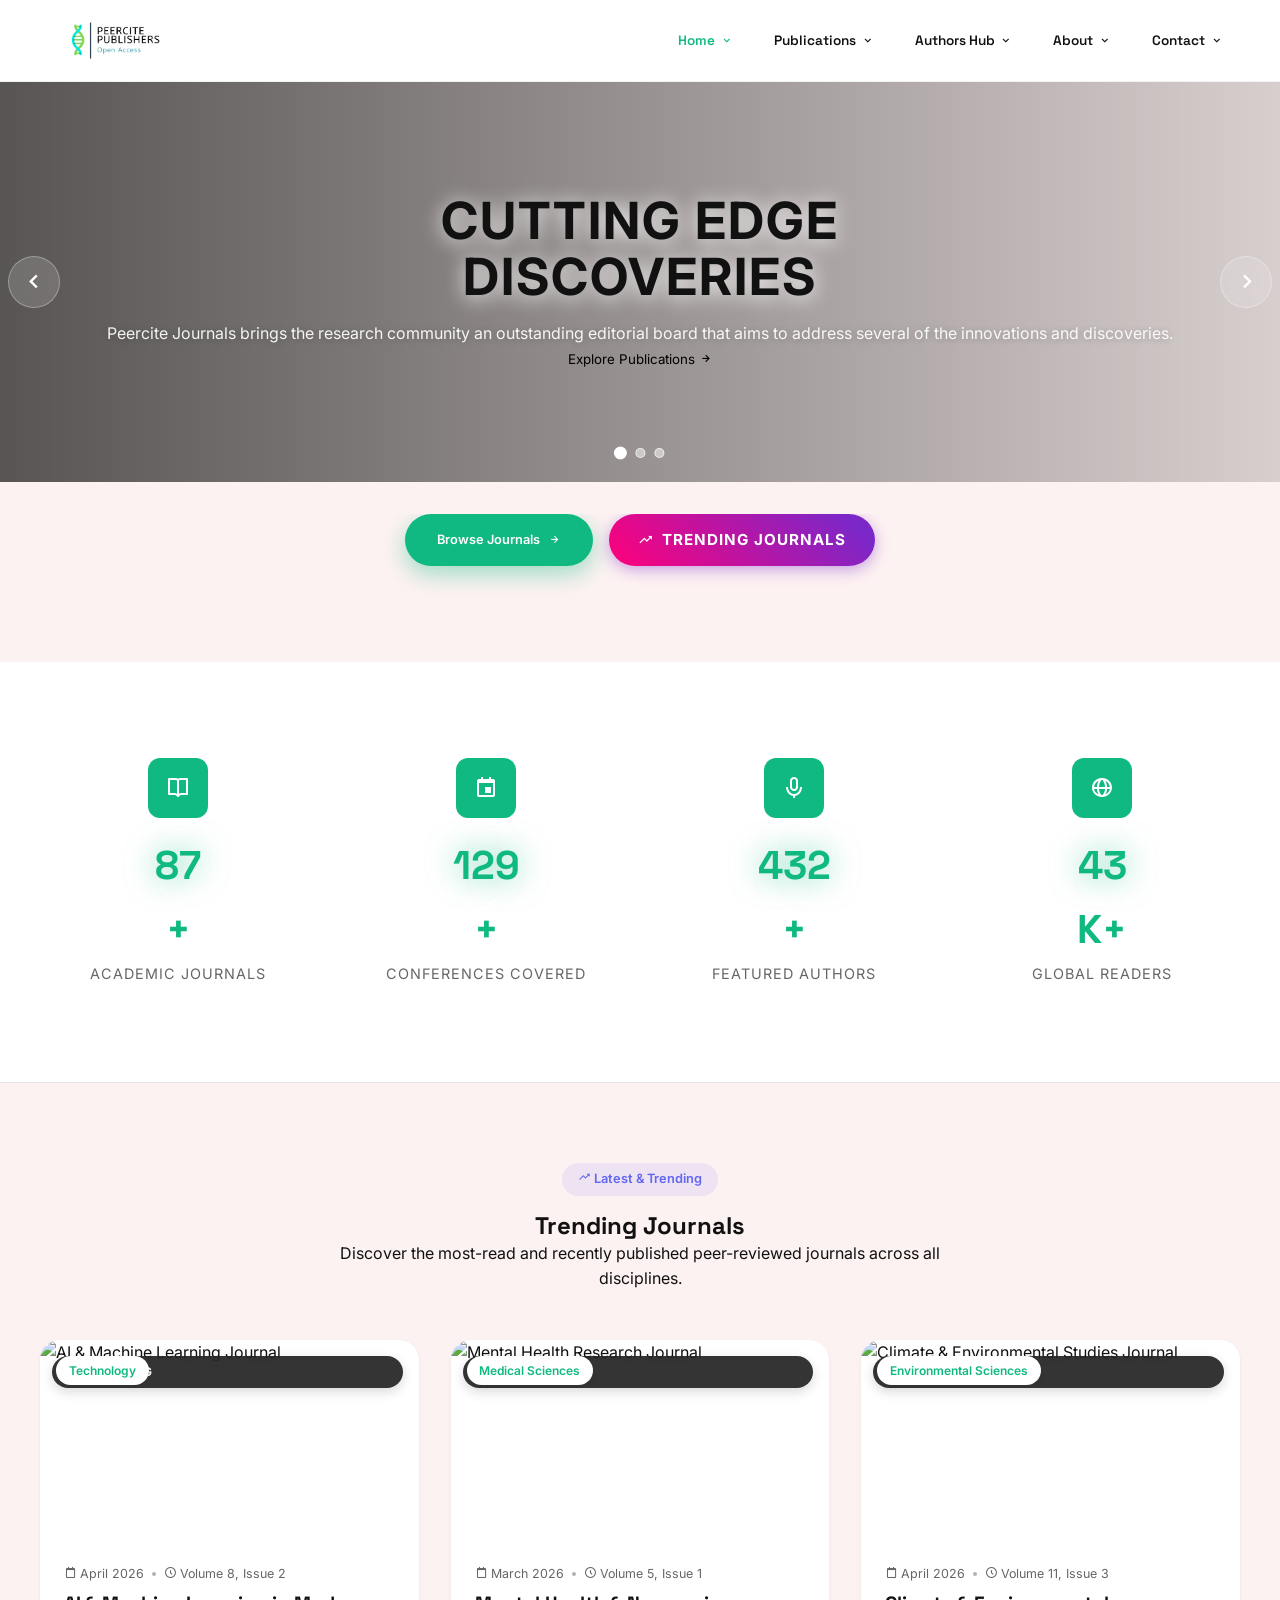
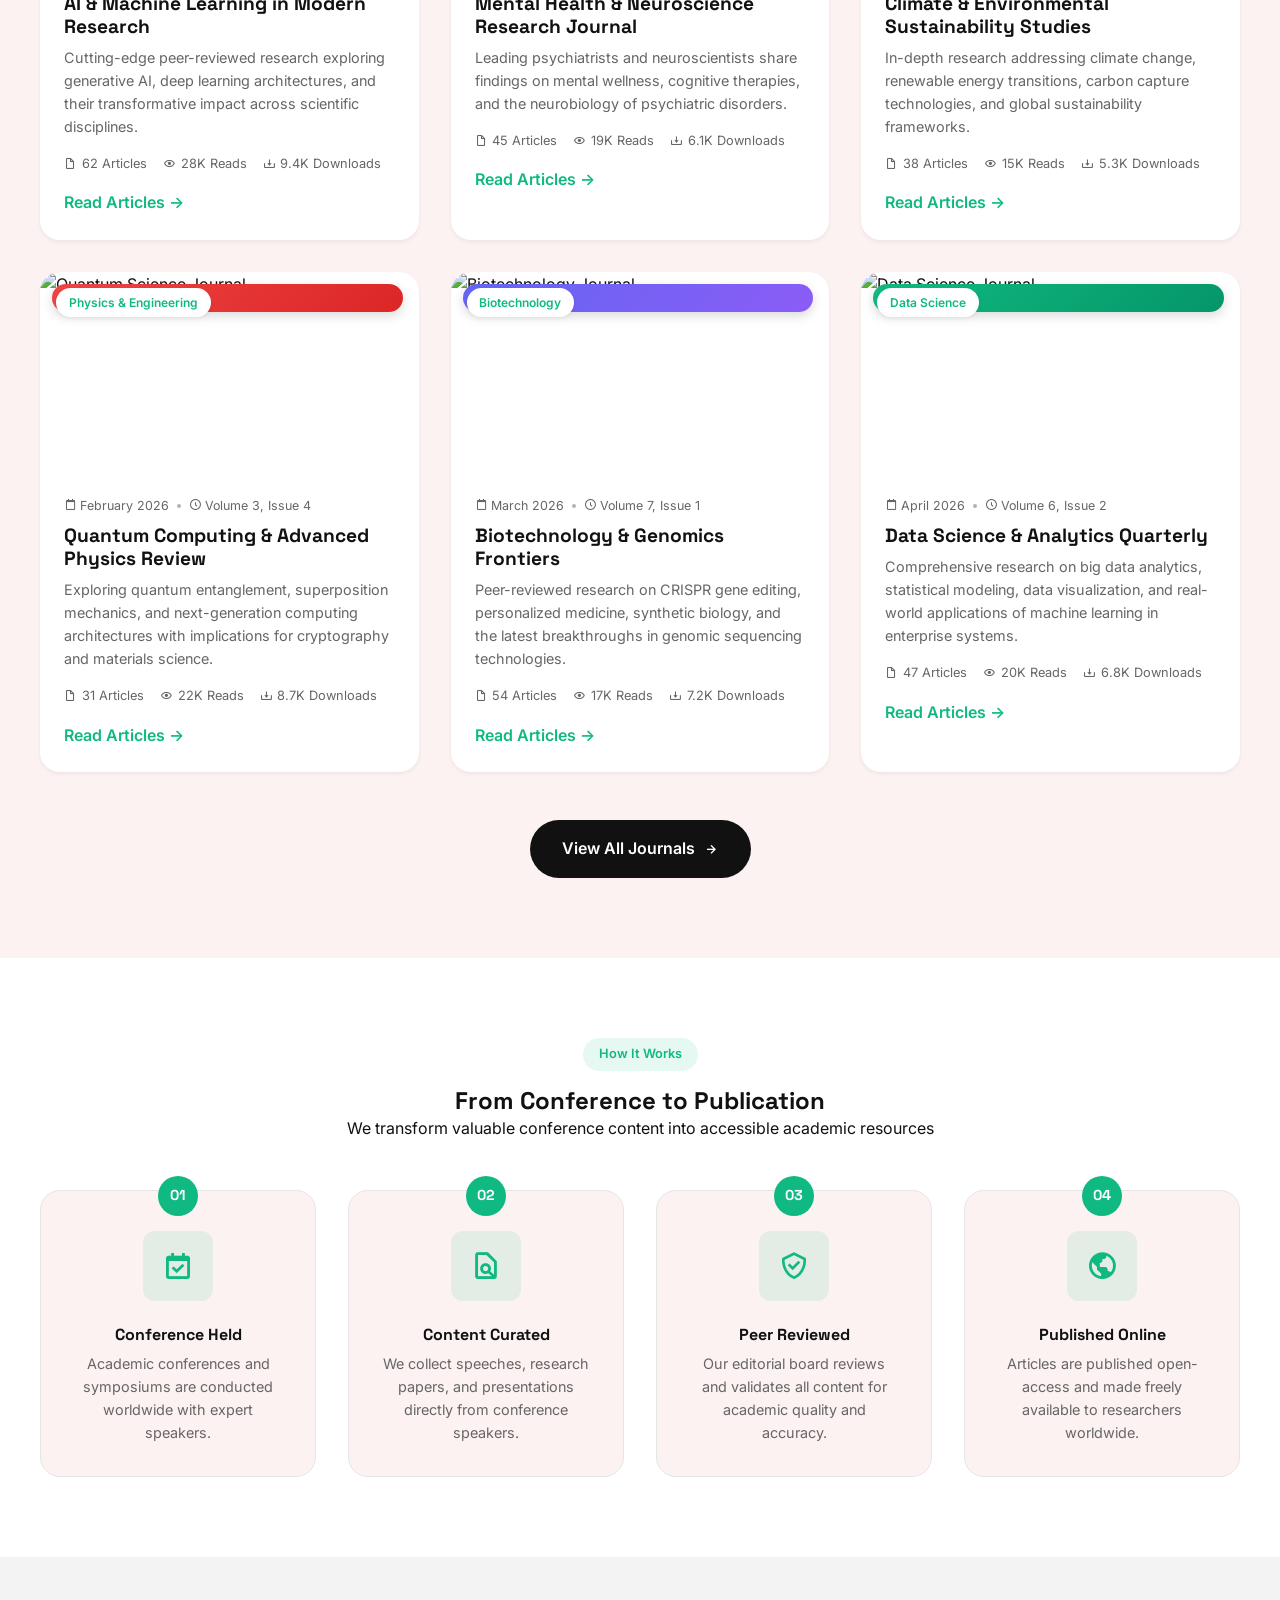
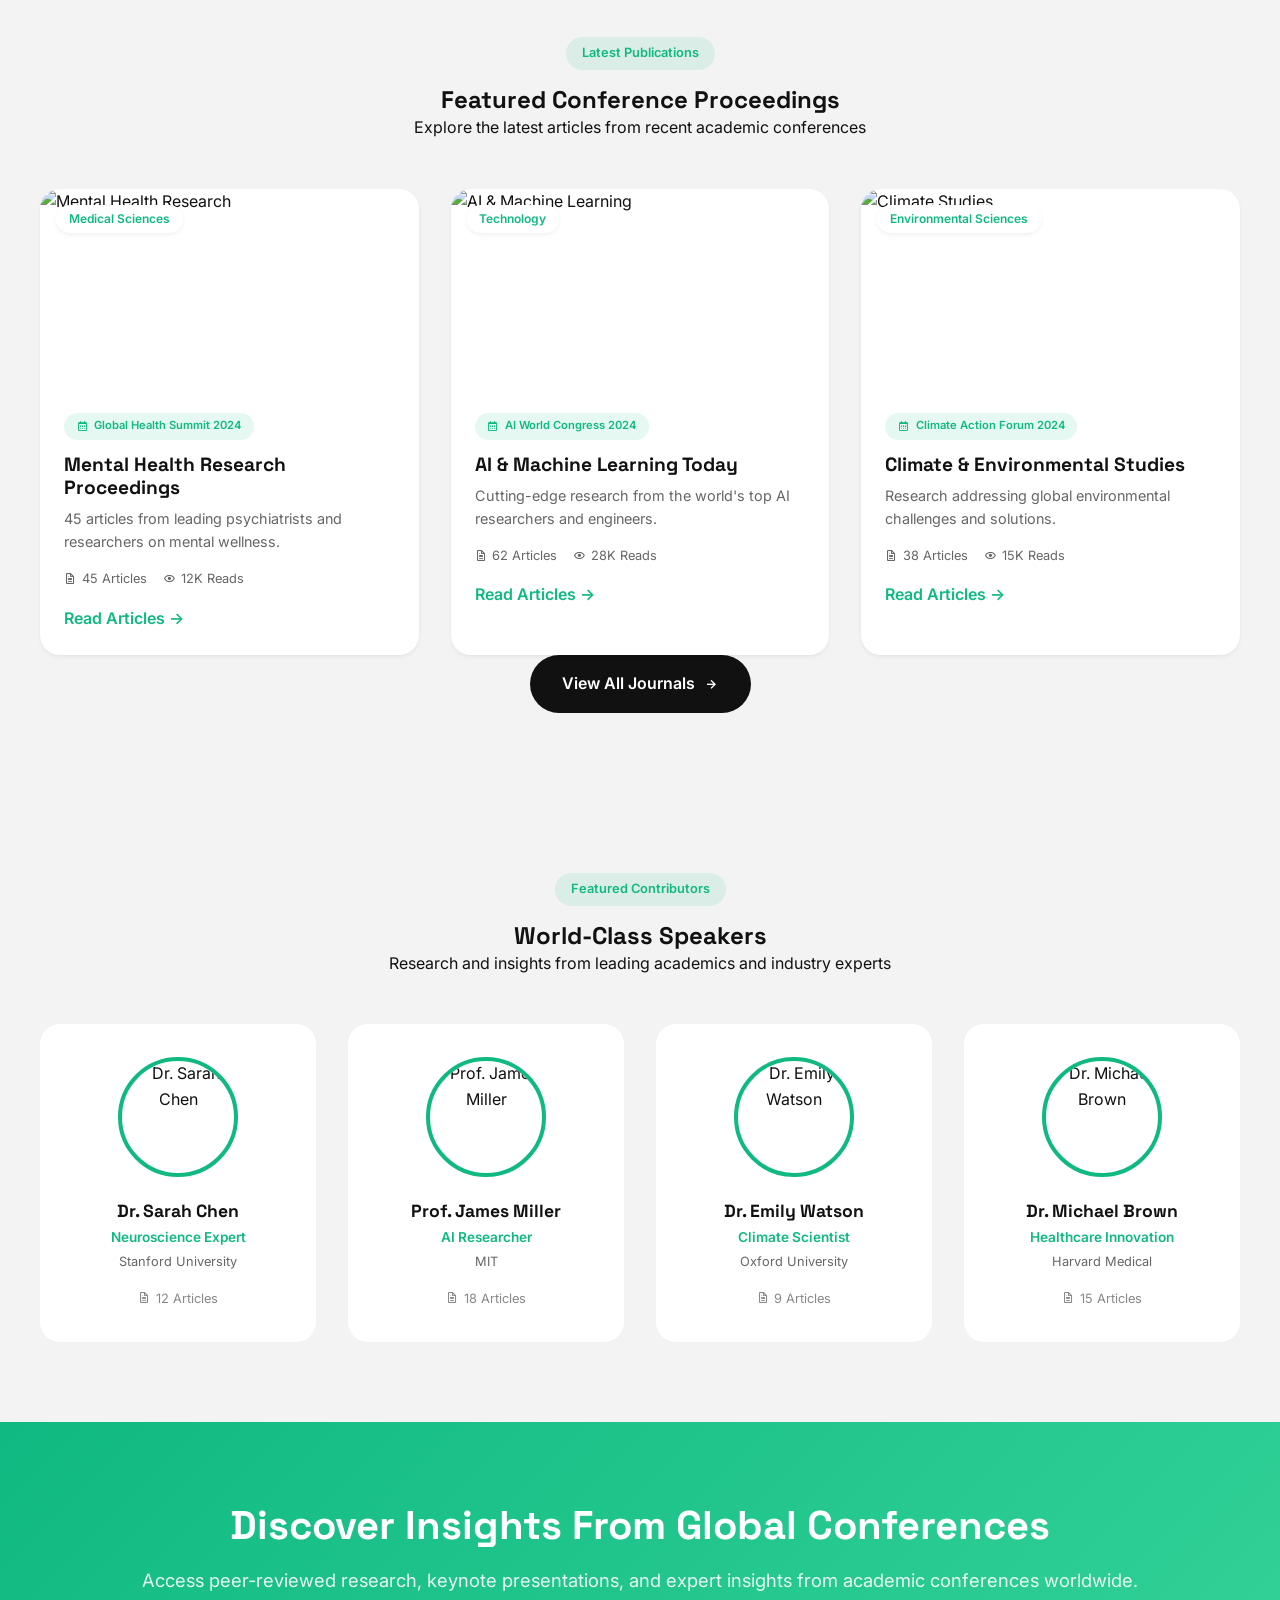
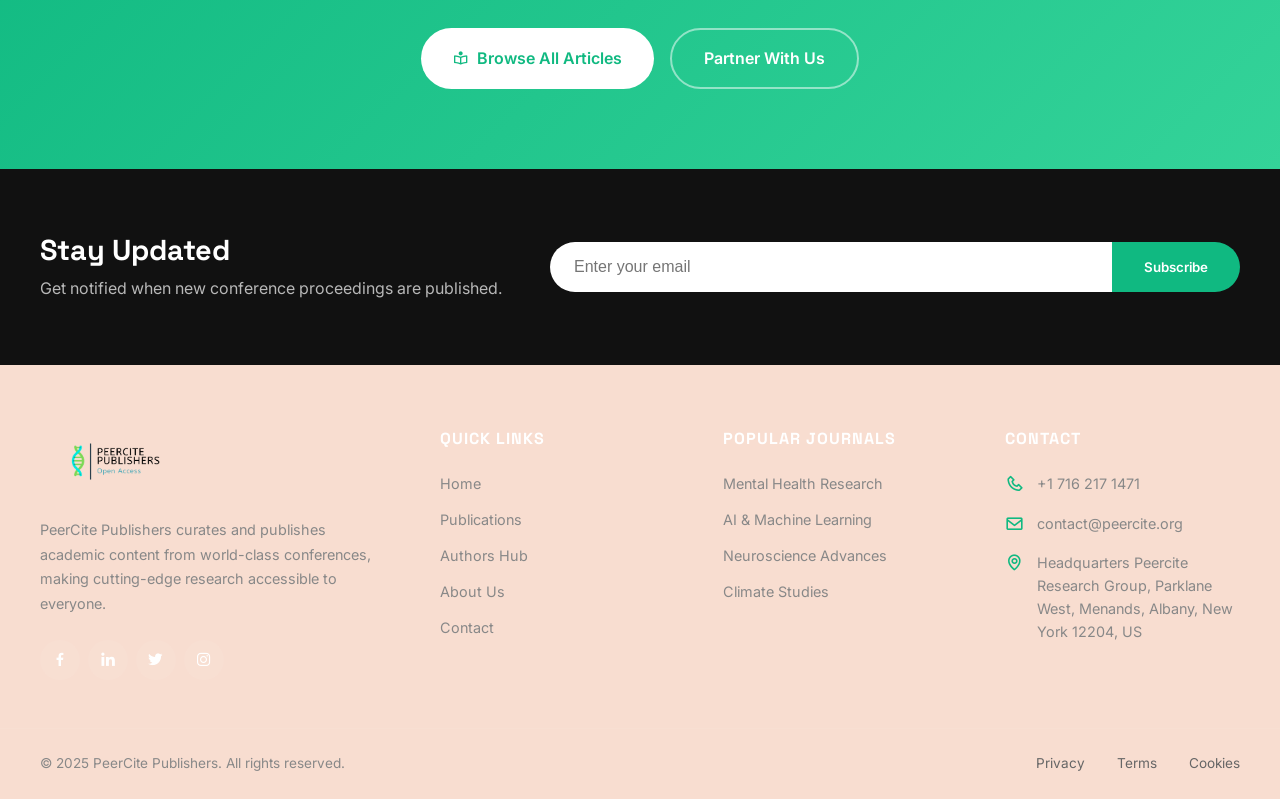
==== commit c3d58705: "another css and html style updated 2" ====
--- a/index.html
+++ b/index.html
@@ -111,53 +111,63 @@
         <div class="container">
             <a href="index.html" class="header-logo">
                 <img src="assets/images/Peercite Logo..png" alt="PeerCite Logo" class="logo-img">
+                <div class="logo-text-wrapper">
+                </div>
             </a>
+
             <nav class="desktop-nav">
                 <div class="nav-dropdown">
-                    <a href="index.html" class="nav-link active"><span>Home</span><i class='bx bx-chevron-down'></i></a>
-                </div>
+                    <a href="index.html" class="nav-link active">
+                        <span>Home</span>
+                        <i class='bx bx-chevron-down'></i>
+                    </a>
+                </div>
+
                 <div class="nav-dropdown mega-dropdown">
-                    <a href="publications.html" class="nav-link"><span>Publications</span><span
-                            class="nav-badge">24+</span><i class='bx bx-chevron-down'></i></a>
+                    <a href="publications.html" class="nav-link">
+                        <span>Publications</span>
+                        <!-- <span class="nav-badge"></span> -->
+                        <i class='bx bx-chevron-down'></i>
+                    </a>
                     <div class="dropdown-menu mega-menu">
                         <div class="mega-menu-inner">
-                            <div class="mega-col">
+                            <div class="mega-col" data-category="medical">
                                 <h5 class="mega-title"><i class='bx bx-heart-circle'></i> Medical Sciences</h5>
                                 <ul class="mega-links">
-                                    <li><a href="journal.html?id=mental-health">Mental Health</a></li>
-                                    <li><a href="journal.html?id=surgery-medicine">Surgery & Medicine</a></li>
-                                    <li><a href="journal.html?id=neuroscience">Neuroscience</a></li>
-                                    <li><a href="journal.html?id=cardio-biology">Cardio Biology</a></li>
+                                    <li><a href="journal.html">Mental Health Research</a></li>
+                                    <li><a href="journal.html">Neuroscience Advances</a></li>
+                                    <li><a href="journal.html">Clinical Medicine Today</a></li>
+                                    <li><a href="journal.html">Surgery & Innovation</a></li>
                                 </ul>
                             </div>
-                            <div class="mega-col">
+                            <div class="mega-col" data-category="technology">
                                 <h5 class="mega-title"><i class='bx bx-chip'></i> Technology</h5>
                                 <ul class="mega-links">
-                                    <li><a href="journal.html?id=ai-machine-learning">AI & Machine Learning</a></li>
-                                    <li><a href="journal.html?id=quantum-science">Quantum Science</a></li>
-                                    <li><a href="journal.html?id=blockchain">Blockchain</a></li>
-                                    <li><a href="journal.html?id=applied-chemistry">Applied Chemistry</a></li>
+                                    <li><a href="journal.html">AI & Machine Learning</a></li>
+                                    <li><a href="journal.html">Cybersecurity Review</a></li>
+                                    <li><a href="journal.html">Data Science Quarterly</a></li>
+                                    <li><a href="journal.html">Robotics & Automation</a></li>
                                 </ul>
                             </div>
-                            <div class="mega-col">
+                            <div class="mega-col" data-category="environmental">
                                 <h5 class="mega-title"><i class='bx bx-leaf'></i> Environmental Sciences</h5>
                                 <ul class="mega-links">
-                                    <li><a href="journal.html?id=environmental-sciences">Climate Studies</a></li>
-                                    <li><a href="journal.html?id=environmental-sciences">Sustainability</a></li>
-                                    <li><a href="journal.html?id=environmental-sciences">Marine Biology</a></li>
-                                    <li><a href="journal.html?id=environmental-sciences">Ecology</a></li>
+                                    <li><a href="journal.html">Climate Studies</a></li>
+                                    <li><a href="journal.html">Sustainability Research</a></li>
+                                    <li><a href="journal.html">Marine Biology</a></li>
+                                    <li><a href="journal.html">Ecology & Conservation</a></li>
                                 </ul>
                             </div>
                             <div class="mega-col mega-featured">
                                 <div class="mega-featured-card">
-                                    <span class="featured-badge">Featured</span>
-                                    <h4>Women's Leadership 2024</h4>
-                                    <p>Latest proceedings from the WL Conference.</p>
+                                    <span class="featured-badge">Latest Issue</span>
+                                    <h4>AI in Healthcare 2024</h4>
+                                    <p>Conference proceedings from the Global Health Tech Summit.</p>
                                     <div class="featured-stats">
-                                        <div class="stat"><strong>4</strong><span>Proceedings</span></div>
-                                        <div class="stat"><strong>24</strong><span>Journals</span></div>
+                                        <div class="stat"><strong>45</strong><span>Articles</span></div>
+                                        <div class="stat"><strong>12K</strong><span>Reads</span></div>
                                     </div>
-                                    <a href="journal.html?id=womens-leadership" class="mega-featured-btn">Read Now →</a>
+                                    <a href="journal.html" class="mega-featured-btn">Read Now →</a>
                                 </div>
                             </div>
                         </div>
@@ -167,52 +177,94 @@
                         </div>
                     </div>
                 </div>
+
                 <div class="nav-dropdown">
-                    <a href="authors.html" class="nav-link"><span>Authors Hub</span><i
-                            class='bx bx-chevron-down'></i></a>
-                </div>
+                    <a href="authors.html" class="nav-link">
+                        <span>Authors Hub</span>
+                        <i class='bx bx-chevron-down'></i>
+                    </a>
+                </div>
+
                 <div class="nav-dropdown">
-                    <a href="about.html" class="nav-link"><span>About</span><i class='bx bx-chevron-down'></i></a>
+                    <a href="about.html" class="nav-link">
+                        <span>About</span>
+                        <i class='bx bx-chevron-down'></i>
+                    </a>
                     <div class="dropdown-menu">
                         <a href="about.html" class="dropdown-item">
                             <div class="dropdown-icon"><i class='bx bx-building-house'></i></div>
-                            <div class="dropdown-content"><span class="dropdown-title">Our Story</span><span
-                                    class="dropdown-desc">Mission & vision</span></div>
+                            <div class="dropdown-content">
+                                <span class="dropdown-title">Our Story</span>
+                                <span class="dropdown-desc">Mission & vision</span>
+                            </div>
                         </a>
                         <a href="about.html#team" class="dropdown-item">
                             <div class="dropdown-icon"><i class='bx bx-group'></i></div>
-                            <div class="dropdown-content"><span class="dropdown-title">Editorial Board</span><span
-                                    class="dropdown-desc">Meet our experts</span></div>
+                            <div class="dropdown-content">
+                                <span class="dropdown-title">Editorial Board</span>
+                                <span class="dropdown-desc">Meet our experts</span>
+                            </div>
                         </a>
-                    </div>
-                </div>
+                        <a href="about.html#partners" class="dropdown-item">
+                            <div class="dropdown-icon"><i class='bx bx-handshake'></i></div>
+                            <div class="dropdown-content">
+                                <span class="dropdown-title">Partners</span>
+                                <span class="dropdown-desc">Conference organizers</span>
+                            </div>
+                        </a>
+                    </div>
+                </div>
+
                 <div class="nav-dropdown">
-                    <a href="contact.html" class="nav-link"><span>Contact</span><i class='bx bx-chevron-down'></i></a>
+                    <a href="contact.html" class="nav-link">
+                        <span>Contact</span>
+                        <i class='bx bx-chevron-down'></i>
+                    </a>
+                    <div class="dropdown-menu">
+                        <a href="contact.html" class="dropdown-item">
+                            <div class="dropdown-icon"><i class='bx bx-envelope'></i></div>
+                            <div class="dropdown-content">
+                                <span class="dropdown-title">Get In Touch</span>
+                                <span class="dropdown-desc">Send us a message</span>
+                            </div>
+                        </a>
+                        <a href="contact.html#faq" class="dropdown-item">
+                            <div class="dropdown-icon"><i class='bx bx-help-circle'></i></div>
+                            <div class="dropdown-content">
+                                <span class="dropdown-title">FAQs</span>
+                                <span class="dropdown-desc">Common questions</span>
+                            </div>
+                        </a>
+                        <a href="contact.html#partner" class="dropdown-item">
+                            <div class="dropdown-icon"><i class='bx bx-link'></i></div>
+                            <div class="dropdown-content">
+                                <span class="dropdown-title">Partner With Us</span>
+                                <span class="dropdown-desc">For conference organizers</span>
+                            </div>
+                        </a>
+                    </div>
                 </div>
             </nav>
-            <div class="search-autocomplete-wrapper">
+
+            <!-- NEW INTEGRATED SEARCH BAR (goes in the header) -->
+            <!-- <div class="search-autocomplete-wrapper">
                 <div class="integrated-access-bar">
                     <div class="search-section">
                         <i class='bx bx-search search-icon-ui'></i>
-                        <input type="text" id="header-search" placeholder="Search journals" autocomplete="off">
+                        <input type="text" id="journal-search" placeholder="Search journals" autocomplete="off">
                         <div id="search-dropdown" class="search-dropdown"></div>
-                    </div>
-                </div>
-            </div>
-            <button class="hamburger" id="hamburger">
-                <span class="hamburger-line"></span><span class="hamburger-line"></span><span
-                    class="hamburger-line"></span>
-            </button>
-        </div>
+
+                    </div>
+                </div> -->
+            <!-- Dropdown MUST be inside wrapper -->
+            <!-- </div> -->
     </header>
 
     <!-- MOBILE MENU -->
-    <!-- <div class="mobile-overlay" id="mobile-overlay"></div>
+    <div class="mobile-overlay" id="mobile-overlay"></div>
     <div class="mobile-menu" id="mobile-menu">
         <div class="mobile-menu-header">
-            <a href="index.html" class="mobile-logo">
-                <img src="assets/images/Peercite Logo..png" alt="PeerCite Logo" style="height: 40px; width: auto;">
-            </a>
+            <div class="mobile-logo"><span class="logo-mark">P</span><span>PeerCite</span></div>
             <button class="mobile-close" id="mobile-close"><i class='bx bx-x'></i></button>
         </div>
         <div class="mobile-search">
@@ -238,9 +290,9 @@
                     <i class='bx bx-chevron-down chevron'></i>
                 </button>
                 <div class="mobile-dropdown-content">
-                    <a href="publications.html?filter=medical">Medical Sciences</a>
-                    <a href="publications.html?filter=science-tech">Technology</a>
-                    <a href="publications.html?filter=environmental">Environmental Sciences</a>
+                    <a href="journal.html">Medical Sciences</a>
+                    <a href="journal.html">Technology</a>
+                    <a href="journal.html">Environmental Sciences</a>
                     <a href="publications.html" class="view-all">View All →</a>
                 </div>
             </div>
@@ -294,10 +346,10 @@
                 <a href="#"><i class='bx bxl-instagram'></i></a>
             </div>
         </div>
-    </div> -->
+    </div>
 
     <!-- SEARCH OVERLAY -->
-    <div class="search-overlay" id="search-overlay">
+    <!-- <div class="search-overlay" id="search-overlay">
         <div class="search-overlay-inner">
             <button class="search-close" id="search-close"><i class='bx bx-x'></i></button>
             <h2>Search Articles & Journals</h2>
@@ -317,7 +369,7 @@
                 </div>
             </div>
         </div>
-    </div>
+    </div> -->
 
     <!-- ==================== HOME PAGE ==================== -->
     <div id="page-home">
@@ -418,28 +470,28 @@
                 </div>
 
                 <!-- Filter Pills -->
-                <div style="display:flex; flex-wrap:wrap; gap:0.75rem; justify-content:center; margin-bottom:2.5rem;">
-                    <button class="suggestion-tag"
-                        style="background:var(--primary); color:#fff; border:none; cursor:pointer; padding:0.5rem 1.25rem; border-radius:50px; font-size:0.875rem; font-weight:600;">
-                        All
-                    </button>
-                    <button class="suggestion-tag"
-                        style="border:none; cursor:pointer; padding:0.5rem 1.25rem; border-radius:50px; font-size:0.875rem; background:var(--white); color:var(--gray-700); font-weight:500; box-shadow:0 1px 4px rgba(0,0,0,0.08);">
-                        Medical Sciences
-                    </button>
-                    <button class="suggestion-tag"
-                        style="border:none; cursor:pointer; padding:0.5rem 1.25rem; border-radius:50px; font-size:0.875rem; background:var(--white); color:var(--gray-700); font-weight:500; box-shadow:0 1px 4px rgba(0,0,0,0.08);">
-                        Technology
-                    </button>
-                    <button class="suggestion-tag"
-                        style="border:none; cursor:pointer; padding:0.5rem 1.25rem; border-radius:50px; font-size:0.875rem; background:var(--white); color:var(--gray-700); font-weight:500; box-shadow:0 1px 4px rgba(0,0,0,0.08);">
-                        Environmental
-                    </button>
-                    <button class="suggestion-tag"
-                        style="border:none; cursor:pointer; padding:0.5rem 1.25rem; border-radius:50px; font-size:0.875rem; background:var(--white); color:var(--gray-700); font-weight:500; box-shadow:0 1px 4px rgba(0,0,0,0.08);">
-                        Engineering
-                    </button>
-                </div>
+                <!-- <div style="display:flex; flex-wrap:wrap; gap:0.75rem; justify-content:center; margin-bottom:2.5rem;">
+                <button class="suggestion-tag"
+                    style="background:var(--primary); color:#fff; border:none; cursor:pointer; padding:0.5rem 1.25rem; border-radius:50px; font-size:0.875rem; font-weight:600;">
+                    All
+                </button>
+                <button class="suggestion-tag"
+                    style="border:none; cursor:pointer; padding:0.5rem 1.25rem; border-radius:50px; font-size:0.875rem; background:var(--white); color:var(--gray-700); font-weight:500; box-shadow:0 1px 4px rgba(0,0,0,0.08);">
+                    Medical Sciences
+                </button>
+                <button class="suggestion-tag"
+                    style="border:none; cursor:pointer; padding:0.5rem 1.25rem; border-radius:50px; font-size:0.875rem; background:var(--white); color:var(--gray-700); font-weight:500; box-shadow:0 1px 4px rgba(0,0,0,0.08);">
+                    Technology
+                </button>
+                <button class="suggestion-tag"
+                    style="border:none; cursor:pointer; padding:0.5rem 1.25rem; border-radius:50px; font-size:0.875rem; background:var(--white); color:var(--gray-700); font-weight:500; box-shadow:0 1px 4px rgba(0,0,0,0.08);">
+                    Environmental
+                </button>
+                <button class="suggestion-tag"
+                    style="border:none; cursor:pointer; padding:0.5rem 1.25rem; border-radius:50px; font-size:0.875rem; background:var(--white); color:var(--gray-700); font-weight:500; box-shadow:0 1px 4px rgba(0,0,0,0.08);">
+                    Engineering
+                </button>
+            </div> -->
 
                 <!-- Trending Journal Cards Grid -->
                 <div class="journals-grid">
@@ -451,17 +503,18 @@
                                 alt="AI & Machine Learning Journal" loading="lazy">
                             <span class="journal-category">Technology</span>
                             <!-- Trending Badge -->
-                            <span class="badge-tag badge-trending">
+                            <span class="conf-badge bg-tech">
                                 <i class='bx bx-trending-up'></i> TRENDING
                             </span>
                         </div>
                         <div class="journal-content">
-                            <div class="journal-meta-top">
-                                <span class="journal-date">
+                            <div style="display:flex; align-items:center; gap:0.5rem; margin-bottom:0.5rem;">
+                                <span style="font-size:0.78rem; color:var(--gray-500);">
                                     <i class='bx bx-calendar-alt'></i> April 2026
                                 </span>
-                                <span class="meta-dot"></span>
-                                <span class="journal-issue">
+                                <span
+                                    style="width:4px; height:4px; border-radius:50%; background:var(--gray-300);"></span>
+                                <span style="font-size:0.78rem; color:var(--gray-500);">
                                     <i class='bx bx-time-five'></i> Volume 8, Issue 2
                                 </span>
                             </div>
@@ -483,17 +536,18 @@
                             <img src="https://images.unsplash.com/photo-1559757175-5700dde675bc?w=600&h=400&fit=crop"
                                 alt="Mental Health Research Journal" loading="lazy">
                             <span class="journal-category">Medical Sciences</span>
-                            <span class="badge-tag badge-new">
+                            <span class="conf-badge bg-medical">
                                 <i class='bx bx-star'></i> NEW ISSUE
                             </span>
                         </div>
                         <div class="journal-content">
-                            <div class="journal-meta-top">
-                                <span class="journal-date">
+                            <div style="display:flex; align-items:center; gap:0.5rem; margin-bottom:0.5rem;">
+                                <span style="font-size:0.78rem; color:var(--gray-500);">
                                     <i class='bx bx-calendar-alt'></i> March 2026
                                 </span>
-                                <span class="meta-dot"></span>
-                                <span class="journal-issue">
+                                <span
+                                    style="width:4px; height:4px; border-radius:50%; background:var(--gray-300);"></span>
+                                <span style="font-size:0.78rem; color:var(--gray-500);">
                                     <i class='bx bx-time-five'></i> Volume 5, Issue 1
                                 </span>
                             </div>
@@ -515,17 +569,18 @@
                             <img src="https://images.unsplash.com/photo-1470071459604-3b5ec3a7fe05?w=600&h=400&fit=crop"
                                 alt="Climate & Environmental Studies Journal" loading="lazy">
                             <span class="journal-category">Environmental Sciences</span>
-                            <span class="badge-tag badge-hot">
+                            <span class="conf-badge bg-environmental">
                                 <i class='bx bx-trending-up'></i> HOT
                             </span>
                         </div>
                         <div class="journal-content">
-                            <div class="journal-meta-top">
-                                <span class="journal-date">
+                            <div style="display:flex; align-items:center; gap:0.5rem; margin-bottom:0.5rem;">
+                                <span style="font-size:0.78rem; color:var(--gray-500);">
                                     <i class='bx bx-calendar-alt'></i> April 2026
                                 </span>
-                                <span class="meta-dot"></span>
-                                <span class="journal-issue">
+                                <span
+                                    style="width:4px; height:4px; border-radius:50%; background:var(--gray-300);"></span>
+                                <span style="font-size:0.78rem; color:var(--gray-500);">
                                     <i class='bx bx-time-five'></i> Volume 11, Issue 3
                                 </span>
                             </div>
@@ -547,7 +602,8 @@
                             <img src="https://images.unsplash.com/photo-1507413245164-6160d8298b31?w=600&h=400&fit=crop"
                                 alt="Quantum Science Journal" loading="lazy">
                             <span class="journal-category">Physics & Engineering</span>
-                            <span class="badge-tag badge-top">
+                            <span class="conf-badge"
+                                style="position:absolute; top:0.75rem; left:0.75rem; background:linear-gradient(135deg,#ef4444,#dc2626); color:#fff; padding:0.3rem 0.8rem; border-radius:50px; font-size:0.72rem; font-weight:700; letter-spacing:0.05em; display:flex; align-items:center; gap:0.3rem;">
                                 <i class='bx bx-award'></i> TOP CITED
                             </span>
                         </div>
--- a/style.css
+++ b/style.css
@@ -850,14 +850,14 @@
     box-shadow: var(--shadow-md);
 } */
 
-.main-header .container {
+/* .main-header .container {
     display: flex;
     align-items: center;
     justify-content: space-between;
     padding-top: 0.4rem;
     padding-bottom: 0.4rem;
     background-origin: padding-box;
-}
+} */
 
 /* Desktop Nav */
 .desktop-nav {
@@ -1112,7 +1112,7 @@
 .hamburger-line {
     width: 24px;
     height: 2px;
-    background: #111;
+    background: var(--dark);
     transition: var(--transition);
 }
 
@@ -1129,106 +1129,6 @@
 }
 
 /* ==================== SEARCH OVERLAY ==================== */
-.search-overlay {
-    position: fixed;
-    inset: 0;
-    background: rgba(10, 10, 10, 0.98);
-    backdrop-filter: blur(15px);
-    z-index: 10000;
-    display: flex;
-    align-items: center;
-    justify-content: center;
-    opacity: 0;
-    visibility: hidden;
-    transition: all 0.4s cubic-bezier(0.4, 0, 0.2, 1);
-}
-
-.search-overlay.active {
-    opacity: 1;
-    visibility: visible;
-}
-
-.search-overlay-inner {
-    width: 90%;
-    max-width: 800px;
-    position: relative;
-    text-align: center;
-    color: white;
-}
-
-.search-close {
-    position: absolute;
-    top: -60px;
-    right: 0;
-    font-size: 2.5rem;
-    color: white;
-    background: transparent;
-    cursor: pointer;
-}
-
-.search-overlay-inner h2 {
-    color: white;
-    margin-bottom: 2rem;
-    font-size: 2rem;
-}
-
-.search-input-group {
-    position: relative;
-    margin-bottom: 3rem;
-}
-
-.search-input-group input {
-    width: 100%;
-    background: transparent;
-    border: none;
-    border-bottom: 2px solid rgba(255, 255, 255, 0.2);
-    padding: 1rem 0;
-    font-size: 1.5rem;
-    color: white;
-    transition: border-color 0.3s ease;
-}
-
-.search-input-group input:focus {
-    outline: none;
-    border-color: var(--primary);
-}
-
-.search-input-group i {
-    position: absolute;
-    right: 0;
-    top: 50%;
-    transform: translateY(-50%);
-    font-size: 1.5rem;
-    color: var(--primary);
-}
-
-.search-trending span {
-    display: block;
-    margin-bottom: 1rem;
-    font-size: 0.9rem;
-    color: var(--gray-400);
-}
-
-.trending-tags {
-    display: flex;
-    justify-content: center;
-    gap: 1rem;
-    flex-wrap: wrap;
-}
-
-.trending-tags a {
-    padding: 0.5rem 1.2rem;
-    background: rgba(255, 255, 255, 0.1);
-    border-radius: var(--radius-full);
-    font-size: 0.85rem;
-    transition: all 0.3s ease;
-}
-
-.trending-tags a:hover {
-    background: var(--primary);
-    color: white;
-}
-
 /* =====================================================
    ENHANCED SEARCH DROPDOWN STYLES
    ===================================================== */
@@ -1428,17 +1328,16 @@
 .mobile-menu {
     position: fixed;
     top: 0;
-    right: -350px;
-    width: 85%;
-    max-width: 350px;
+    right: -100%;
+    width: 90%;
+    max-width: 400px;
     height: 100vh;
     background: var(--white);
-    z-index: 2100;
+    z-index: 500;
     overflow-y: auto;
     transition: right 0.4s ease;
     display: flex;
     flex-direction: column;
-    box-shadow: -10px 0 30px rgba(0, 0, 0, 0.1);
 }
 
 .mobile-menu.active {
@@ -2047,7 +1946,48 @@
     font-size: 0.75rem;
     font-weight: 600;
     color: var(--primary);
-}
+    box-shadow: var(--shadow-sm);
+    z-index: 10;
+}
+
+/* Category Badges */
+.conf-badge {
+    position: absolute;
+    top: 0.75rem;
+    left: 0.75rem;
+    color: #fff;
+    padding: 0.3rem 0.8rem;
+    border-radius: 50px;
+    font-size: 0.72rem;
+    font-weight: 700;
+    letter-spacing: 0.05em;
+    display: flex;
+    align-items: center;
+    gap: 0.3rem;
+    z-index: 10;
+    box-shadow: 0 4px 12px rgba(0, 0, 0, 0.15);
+}
+
+.bg-tech {
+    background: linear-gradient(135deg, #6366f1, #8b5cf6);
+}
+
+.bg-medical {
+    background: linear-gradient(135deg, #10b981, #059669);
+}
+
+.bg-environmental {
+    background: linear-gradient(135deg, #f59e0b, #d97706);
+}
+
+.bg-social {
+    background: linear-gradient(135deg, #ec4899, #be185d);
+}
+
+.bg-life {
+    background: linear-gradient(135deg, #3b82f6, #1d4ed8);
+}
+
 
 .journal-content {
     padding: 1.5rem;
@@ -2414,16 +2354,15 @@
         display: none;
     }
 
-    .stats-grid {
+    .stats-grid,
+    .journals-grid,
+    .how-grid,
+    .speakers-grid {
         grid-template-columns: repeat(2, 1fr);
     }
 
-    .journals-grid {
-        grid-template-columns: 1fr 1fr;
-    }
-
     .footer-main {
-        grid-template-columns: 1fr 1fr;
+        grid-template-columns: repeat(2, 1fr);
     }
 }
 
@@ -2443,7 +2382,9 @@
     }
 
     .stats-grid,
-    .journals-grid {
+    .journals-grid,
+    .how-grid,
+    .speakers-grid {
         grid-template-columns: 1fr;
     }
 
@@ -3197,6 +3138,7 @@
 @media (max-width: 1024px) {
     .publications-grid {
         grid-template-columns: repeat(2, 1fr);
+        gap: 1.5rem;
     }
 
     .about-grid,
@@ -3227,11 +3169,12 @@
 }
 
 @media (max-width: 768px) {
-    .page-hero h1 {
-        font-size: 2rem;
-    }
-
-    .publications-grid,
+    .publications-grid {
+        grid-template-columns: repeat(2, 1fr);
+        /* Keep 2 per row on mobile as requested */
+        gap: 1rem;
+    }
+
     .values-grid,
     .team-grid,
     .steps-grid,
@@ -3489,21 +3432,7 @@
 }
 
 /* ==================== RESPONSIVE FOR NEW SECTIONS ==================== */
-@media (max-width: 1024px) {
-
-    .how-grid,
-    .speakers-grid {
-        grid-template-columns: repeat(2, 1fr);
-    }
-}
-
-@media (max-width: 768px) {
-
-    .how-grid,
-    .speakers-grid {
-        grid-template-columns: 1fr;
-    }
-}
+/* Grid Responsiveness handled in main media queries around line 2340 */
 
 /* ==================== BREADCRUMB ==================== */
 .breadcrumb {
@@ -6101,12 +6030,12 @@
 /* ==================== MOBILE MENU Z-INDEX ==================== */
 .mobile-overlay {
     position: fixed;
-    z-index: 2000;
+    z-index: 400;
 }
 
 .mobile-menu {
     position: fixed;
-    z-index: 2100;
+    z-index: 500;
 }
 
 /* ==================== PRELOADER Z-INDEX ==================== */
@@ -6983,6 +6912,20 @@
         width: 100% !important;
     }
 
+    /* Container safety */
+    .container {
+        padding-left: 1rem !important;
+        padding-right: 1rem !important;
+        width: 100% !important;
+        max-width: 100% !important;
+    }
+
+    /* Remove all negative margins */
+    * {
+        margin-left: 0 !important;
+        margin-right: 0 !important;
+    }
+
     /* Grid adjustments */
     .journals-grid,
     .publications-grid,
@@ -7166,9 +7109,20 @@
 /* ==================== SAFETY NET - FORCE EVERYTHING ==================== */
 @media (max-width: 768px) {
 
+    /* Nuclear option - force everything within viewport */
+    * {
+        max-width: 100vw !important;
+    }
+
+    /* But allow properly contained children */
+    .container *,
+    section>.container>* {
+        max-width: 100% !important;
+    }
+
     /* Ensure no element creates horizontal scroll */
-    body {
-        overflow-x: hidden;
+    body>* {
+        max-width: 100vw !important;
     }
 }
 
@@ -7580,60 +7534,4 @@
     .mega-col:last-child {
         border-bottom: none;
     }
-}
-
-/* Journal Card Metadata Utilities */
-.journal-meta-top {
-    display: flex;
-    align-items: center;
-    gap: 0.5rem;
-    margin-bottom: 0.5rem;
-}
-
-.journal-date,
-.journal-issue {
-    font-size: 0.78rem;
-    color: var(--gray-500);
-    display: flex;
-    align-items: center;
-    gap: 0.3rem;
-}
-
-.meta-dot {
-    width: 4px;
-    height: 4px;
-    border-radius: 50%;
-    background: var(--gray-300);
-}
-
-.badge-tag {
-    position: absolute;
-    top: 0.75rem;
-    left: 0.75rem;
-    color: #fff;
-    padding: 0.3rem 0.8rem;
-    border-radius: 50px;
-    font-size: 0.72rem;
-    font-weight: 700;
-    letter-spacing: 0.05em;
-    display: flex;
-    align-items: center;
-    gap: 0.3rem;
-    z-index: 2;
-}
-
-.badge-trending {
-    background: linear-gradient(135deg, #6366f1, #8b5cf6);
-}
-
-.badge-new {
-    background: linear-gradient(135deg, #10b981, #059669);
-}
-
-.badge-hot {
-    background: linear-gradient(135deg, #f59e0b, #d97706);
-}
-
-.badge-top {
-    background: linear-gradient(135deg, #ef4444, #dc2626);
 }
